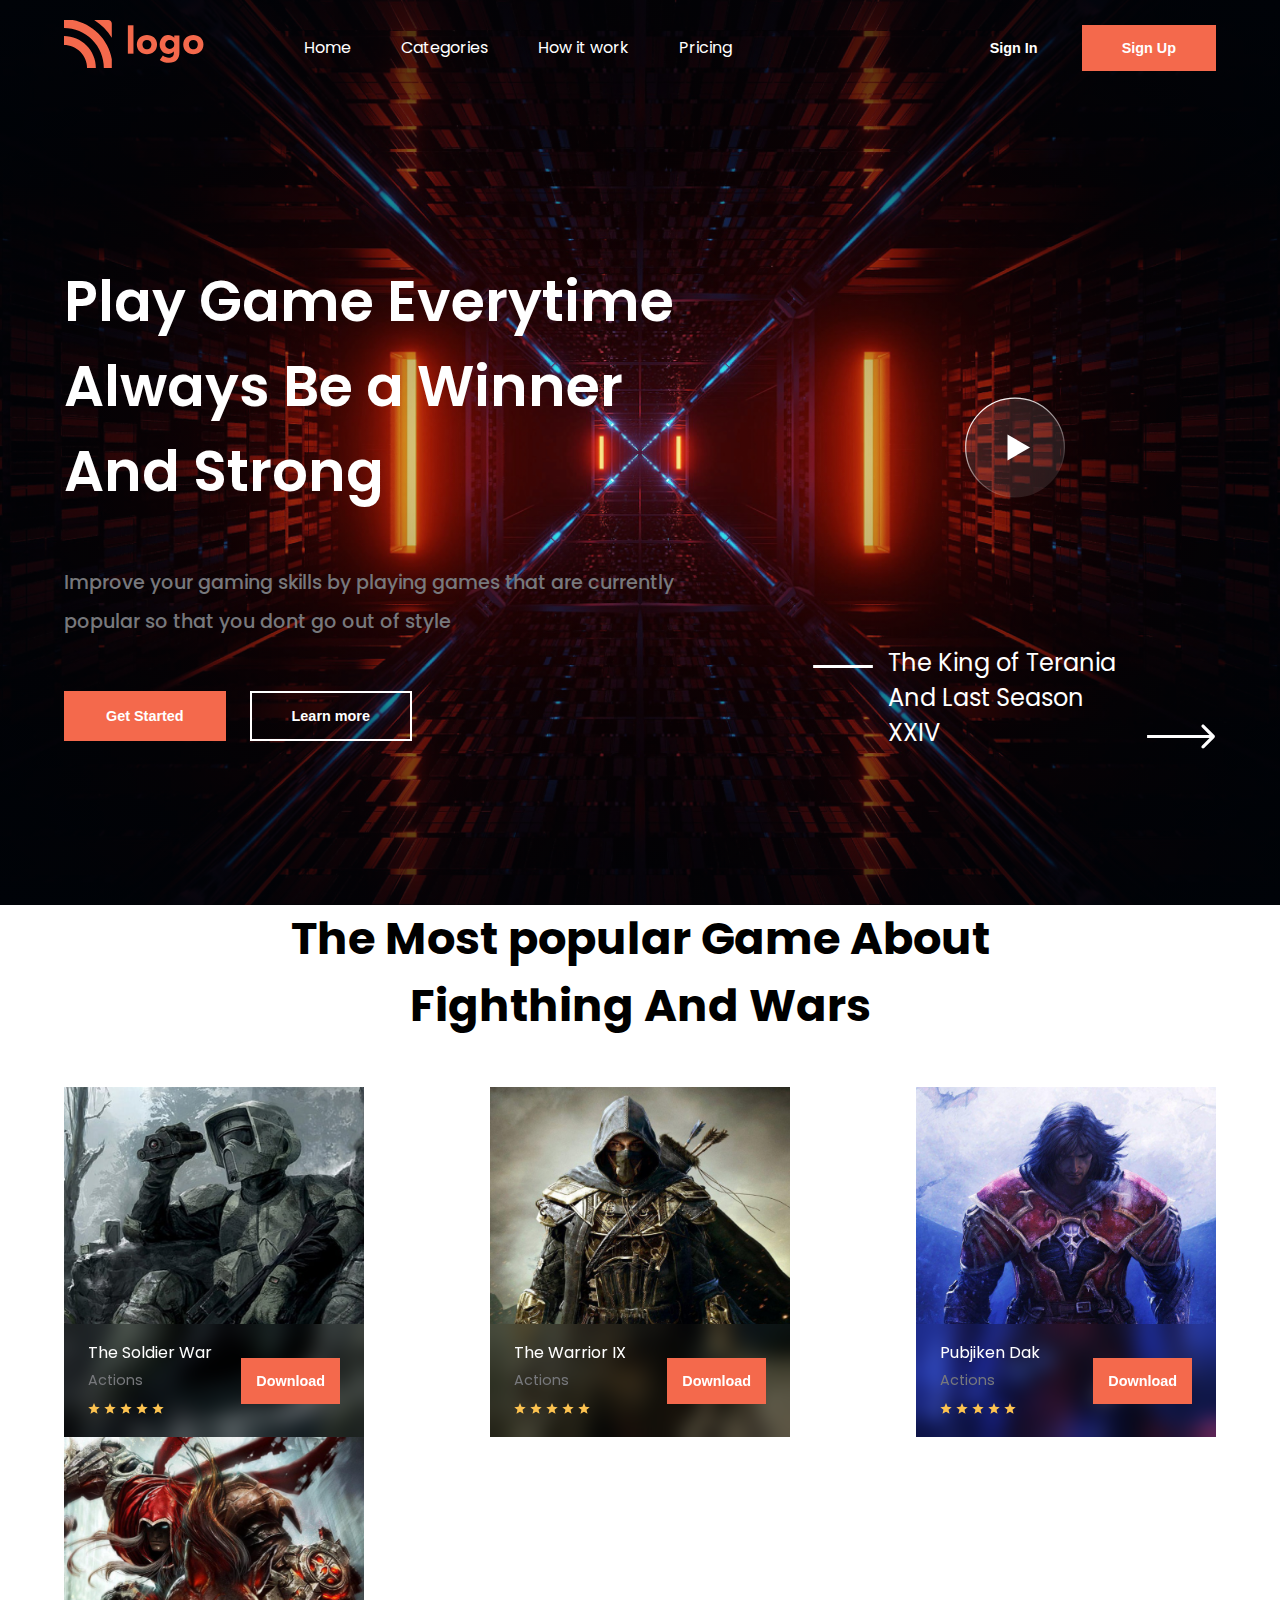
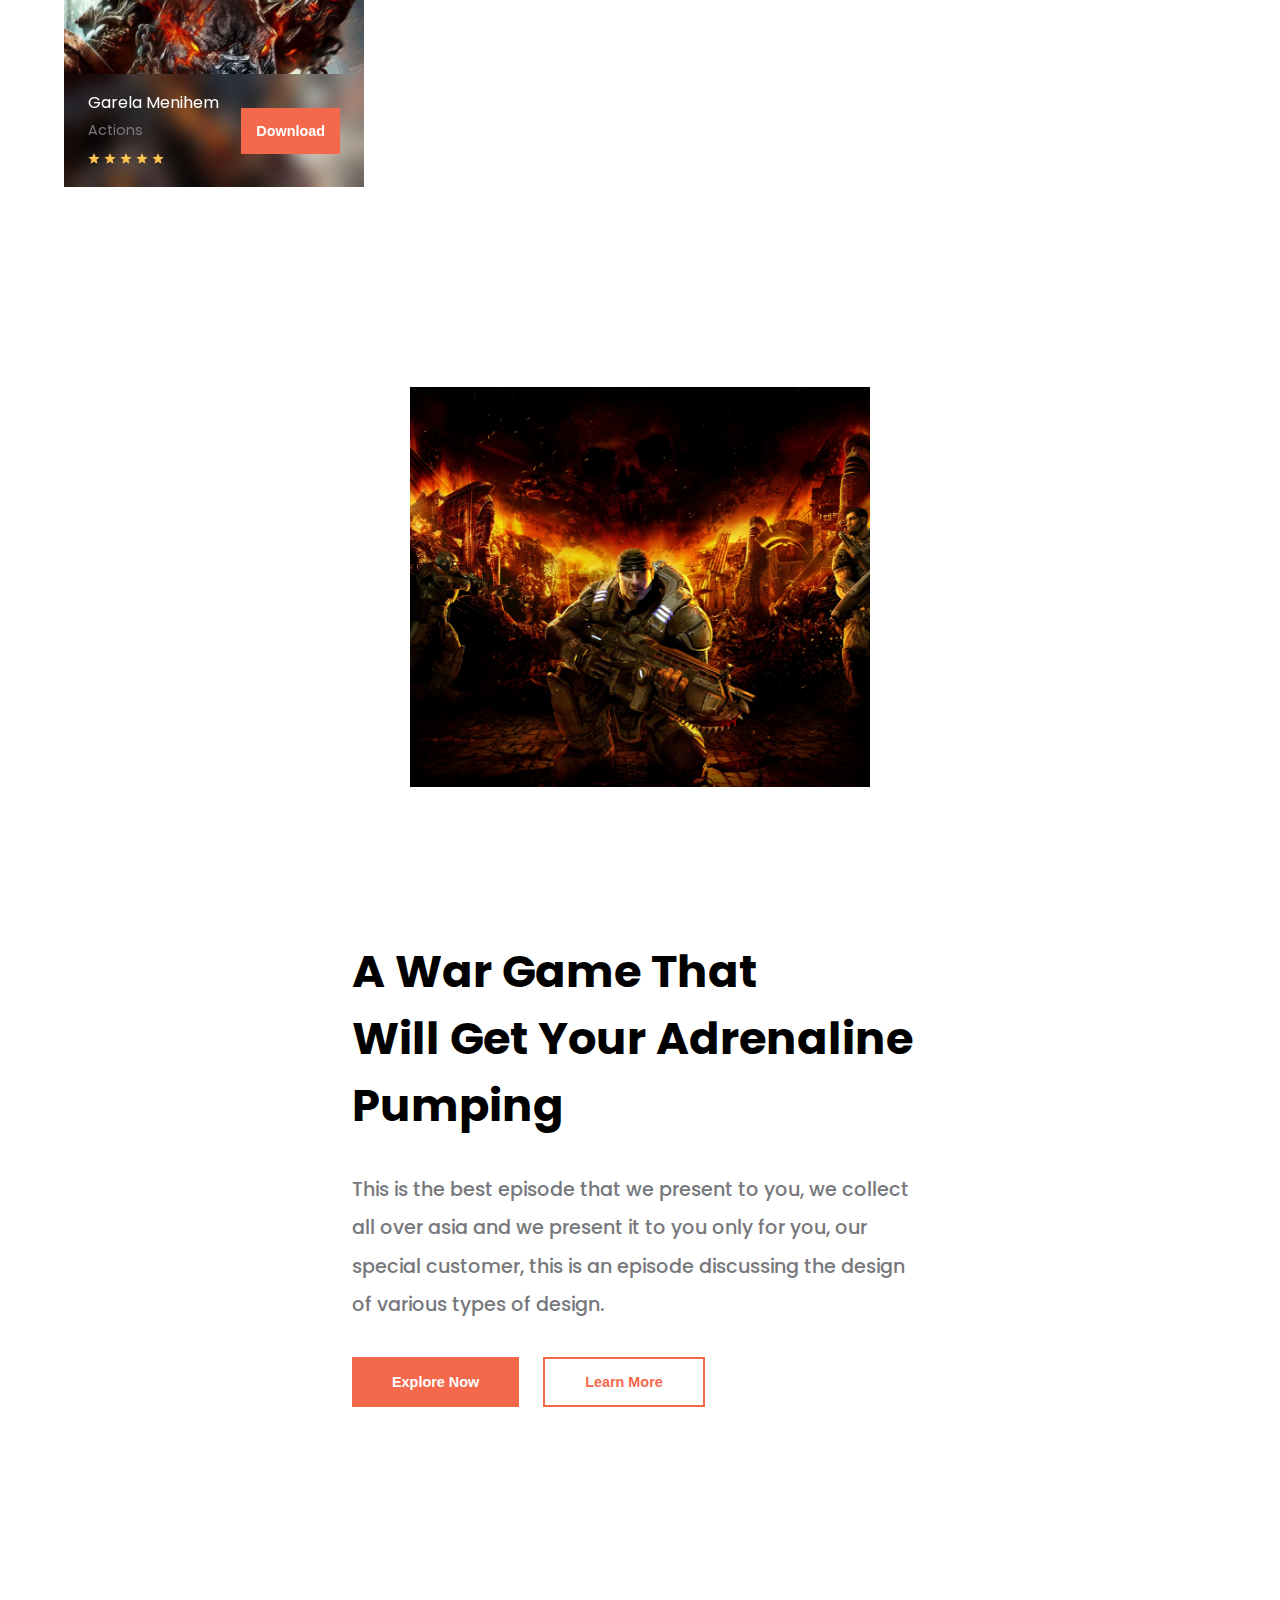
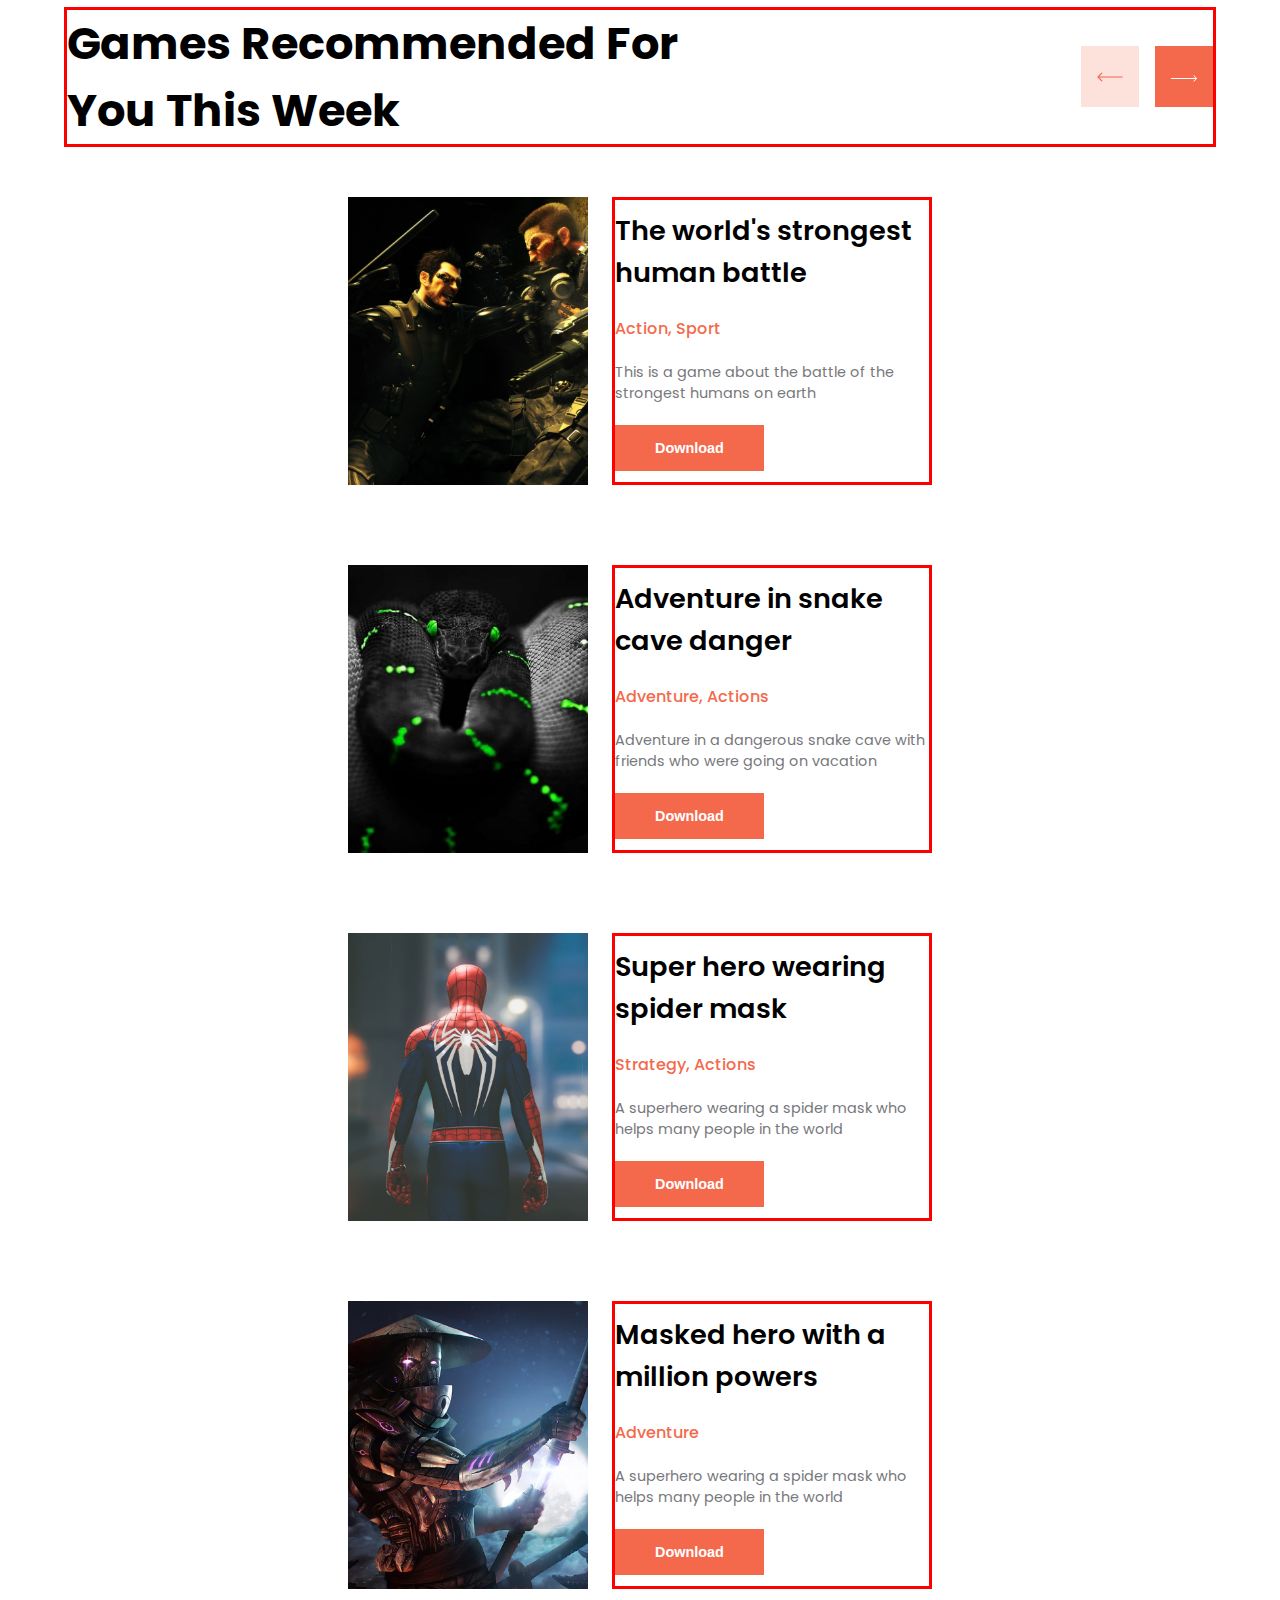
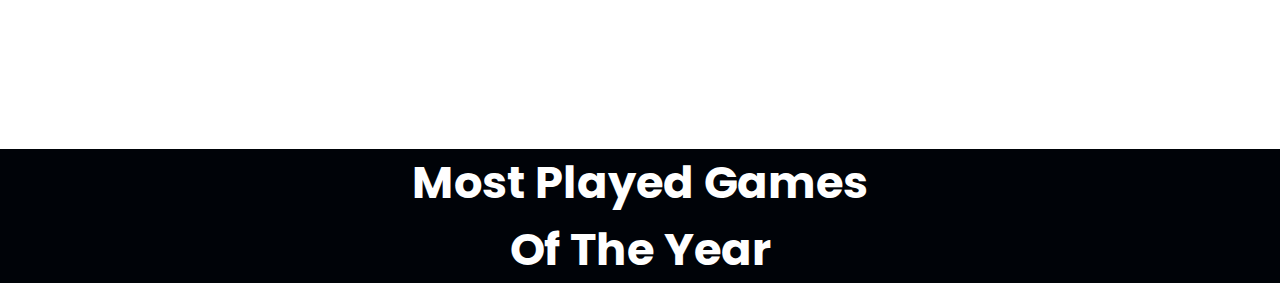
==== HTML-CSS Projects/iNeuron-Project3-Gaming-Landing-Page/index.html @ cd598f18 "style: mostPlayedSection max-width removed" ====
<!DOCTYPE html>
<html lang="en">
  <head>
    <meta charset="UTF-8" />
    <meta http-equiv="X-UA-Compatible" content="IE=edge" />
    <meta name="viewport" content="width=device-width, initial-scale=1.0" />
    <link rel="stylesheet" href="./styles.css" />
    <link rel="preconnect" href="https://fonts.googleapis.com" />
    <link rel="preconnect" href="https://fonts.gstatic.com" crossorigin />
    <link
      href="https://fonts.googleapis.com/css2?family=Poppins:wght@300;400;500;600;700&display=swap"
      rel="stylesheet"
    />
    <title>Gaming Landing Page - Nairitya Chourey | iNeuron</title>
  </head>
  <body>
    <main>
      <div class="navbar">
        <div class="logo">
          <img src="./Assets/Icons/Logo.svg" alt="" />
        </div>
        <nav>
          <ul>
            <li>Home</li>
            <li>Categories</li>
            <li>How it work</li>
            <li>Pricing</li>
          </ul>
        </nav>
        <div class="nav-buttons">
          <button class="bgless">Sign In</button>
          <button class="primary">Sign Up</button>
        </div>
      </div>
      <section class="hero-section">
        <div class="hero-left">
          <h1>
            Play Game Everytime<br />
            Always Be a Winner<br />
            And Strong
          </h1>
          <p class="description-text">
            Improve your gaming skills by playing games that are currently
            <br />popular so that you dont go out of style
          </p>
          <button class="primary">Get Started</button>
          <button class="outlined bgless">Learn more</button>
        </div>
        <div class="hero-right">
          <img src="./Assets/Icons/playButton.svg" alt="" />
          <div class="hero-right-text">
            <img src="./Assets/Icons/dash.svg" alt="" />
            <p>The King of Terania<br />And Last Season<br />XXIV</p>
            <img
              src="./Assets/Icons/nextArrow.svg"
              class="right-arrow"
              alt=""
            />
          </div>
        </div>
      </section>
    </main>
    <section class="popular-section">
      <h2>The Most popular Game About<br />Fighthing And Wars</h2>
      <div class="games-container">
        <div class="game-card card1">
          <div class="game-info">
            <div class="game-detail">
              <h3>The Soldier War</h3>
              <p class="genre">Actions</p>
              <div class="stars-container">
                <img src="./Assets/Icons/Star 1.svg" alt="" />
                <img src="./Assets/Icons/Star 1.svg" alt="" />
                <img src="./Assets/Icons/Star 1.svg" alt="" />
                <img src="./Assets/Icons/Star 1.svg" alt="" />
                <img src="./Assets/Icons/Star 1.svg" alt="" />
              </div>
            </div>

            <button class="download-button">Download</button>
          </div>
        </div>
        <div class="game-card card2">
          <div class="game-info">
            <div class="game-detail">
              <h3>The Warrior IX</h3>
              <p class="genre">Actions</p>
              <div class="stars-container">
                <img src="./Assets/Icons/Star 1.svg" alt="" />
                <img src="./Assets/Icons/Star 1.svg" alt="" />
                <img src="./Assets/Icons/Star 1.svg" alt="" />
                <img src="./Assets/Icons/Star 1.svg" alt="" />
                <img src="./Assets/Icons/Star 1.svg" alt="" />
              </div>
            </div>

            <button class="download-button">Download</button>
          </div>
        </div>
        <div class="game-card card3">
          <div class="game-info">
            <div class="game-detail">
              <h3>Pubjiken Dak</h3>
              <p class="genre">Actions</p>
              <div class="stars-container">
                <img src="./Assets/Icons/Star 1.svg" alt="" />
                <img src="./Assets/Icons/Star 1.svg" alt="" />
                <img src="./Assets/Icons/Star 1.svg" alt="" />
                <img src="./Assets/Icons/Star 1.svg" alt="" />
                <img src="./Assets/Icons/Star 1.svg" alt="" />
              </div>
            </div>

            <button class="download-button">Download</button>
          </div>
        </div>
        <div class="game-card card4">
          <div class="game-info">
            <div class="game-detail">
              <h3>Garela Menihem</h3>
              <p class="genre">Actions</p>
              <div class="stars-container">
                <img src="./Assets/Icons/Star 1.svg" alt="" />
                <img src="./Assets/Icons/Star 1.svg" alt="" />
                <img src="./Assets/Icons/Star 1.svg" alt="" />
                <img src="./Assets/Icons/Star 1.svg" alt="" />
                <img src="./Assets/Icons/Star 1.svg" alt="" />
              </div>
            </div>

            <button class="download-button">Download</button>
          </div>
        </div>
      </div>
    </section>
    <section class="explore-section">
      <div class="explore-left">
        <img src="./Assets/Photos/explore.png" alt="" />
      </div>
      <div class="explore-right">
        <h2>A War Game That<br />Will Get Your Adrenaline<br />Pumping</h2>
        <p class="description-text">
          This is the best episode that we present to you, we collect all over
          asia and we present it to you only for you, our special customer, this
          is an episode discussing the design of various types of design.
        </p>
        <div class="explore-buttons">
          <button class="explore-now">Explore Now</button>
          <button class="learn-more">Learn More</button>
        </div>
      </div>
    </section>
    <section class="recommended-section">
      <div class="title-and-button">
        <h2>Games Recommended For<br />You This Week</h2>
        <div class="recommended-buttons">
          <button class="">
            <img src="./Assets/Icons/leftArrow.svg" alt="" class="left-arrow" />
          </button>
          <button>
            <img
              src="./Assets/Icons/rightArrow.svg"
              alt=""
              class="right-arrow"
            />
          </button>
        </div>
      </div>
      <div class="recommended-cards-container">
        <div class="recommended-card">
          <div class="left first"></div>
          <div class="right">
            <h3>The world's strongest<br />human battle</h3>
            <p class="genre">Action, Sport</p>
            <p class="recom-card-description">
              This is a game about the battle of the strongest humans on earth
            </p>
            <button>Download</button>
          </div>
        </div>
        <div class="recommended-card">
          <div class="left second"></div>
          <div class="right">
            <h3>Adventure in snake<br />cave danger</h3>
            <p class="genre">Adventure, Actions</p>
            <p class="recom-card-description">
              Adventure in a dangerous snake cave with friends who were going on
              vacation
            </p>
            <button>Download</button>
          </div>
        </div>
        <div class="recommended-card">
          <div class="left third"></div>
          <div class="right">
            <h3>Super hero wearing<br />spider mask</h3>
            <p class="genre">Strategy, Actions</p>
            <p class="recom-card-description">
              A superhero wearing a spider mask who helps many people in the
              world
            </p>
            <button>Download</button>
          </div>
        </div>
        <div class="recommended-card">
          <div class="left fourth"></div>
          <div class="right">
            <h3>Masked hero with a<br />million powers</h3>
            <p class="genre">Adventure</p>
            <p class="recom-card-description">
              A superhero wearing a spider mask who helps many people in the
              world
            </p>
            <button>Download</button>
          </div>
        </div>
      </div>
    </section>
    <section class="most-played-section">
      <h2>Most Played Games<br />Of The Year</h2>
    </section>
  </body>
</html>
---- HTML-CSS Projects/iNeuron-Project3-Gaming-Landing-Page/styles.css ----
body,
*,
::after,
::before {
  padding: 0;
  margin: 0;
  box-sizing: border-box;
}
body {
  font-family: "Poppins", sans-serif;
  overflow-x: hidden;
  position: relative;
  width: 100vw;
  overflow-x: hidden;
}
section {
  max-width: 1440px;
  margin: 0 auto;
}

/* ------------Variables------------ */
:root {
  --primary-orange: #f4694c;
  --dark-gray: #000308;
  --light-gray: #77787c;
  --light-red: #fde1db;
}
.bgless {
  background-color: transparent;
}
/* NAVIGATION BAR */
main {
  max-width: 100vw;
  background-repeat: no-repeat;
  background-image: radial-gradient(transparent 10%, #000308),
    url(Assets/Photos/futuristic-bg.png);
  background-size: cover;
  background-position: center;
}
.navbar {
  display: flex;
  flex-wrap: wrap;
  /* width: 100vw; */
  max-width: 1440px;
  padding: 20px 0;
  justify-content: space-between;
  align-items: center;
  color: #fff;
  margin: 0 auto;
}
nav {
  flex-grow: 1;
  flex-shrink: 1;
}
.logo {
  margin-right: 100px;
}
ul {
  display: flex;
  flex-wrap: wrap;
}
ul > li {
  display: inline-block;
  margin-right: 50px;
}
button {
  padding: 15px 40px;
  font-weight: 600;
  font-size: 0.9rem;
  margin: 0;
  border: none;

  color: #fff;
}

button.primary {
  background-color: var(--primary-orange);
}

/*HERO SECTION*/

.hero-section {
  /* width: 100vw; */
  min-height: 90vh;
  display: flex;
  flex-wrap: wrap;
  justify-content: space-between;
  align-items: center;
  /* padding: 0px 10% 0; */
  color: #fff;
}
.hero-left {
  /* width: 60%;*/
  max-width: 650px;
}

.hero-left button {
  border: 2px solid var(--primary-orange);
  margin-right: 20px;
  margin-top: 50px;
}
button.outlined {
  border: 2px solid #fff;
}

h1 {
  font-size: 3.5rem;
  font-weight: 600;
  margin-bottom: 50px;
}

.description-text {
  font-size: 1.2rem;
  line-height: 2;
  color: var(--light-gray);
  font-weight: 500;
}

/* Hero Right Section */
.hero-right {
  /* width: 40%;
  max-width: 600px; */
  display: flex;
  flex-direction: column;
  min-height: 500px;
}
/*Play button*/

.hero-right > img {
  display: block;
  margin: 0 auto;
  width: 100px;
  flex-grow: 1;
}
.hero-right-text {
  display: flex;
  /* margin-top: 200px; */
}
.hero-right-text p {
  display: inline-block;
  font-size: 1.5rem;
  margin: 0 30px 0 15px;
}
.hero-right-text img:nth-of-type(1) {
  align-self: flex-start;
  padding-top: 20px;
  width: 60px;
}
.hero-right-text img:nth-of-type(2) {
  align-self: flex-end;
  width: 70px;
}

/*POPULAR GAMES SECTION*/
.popular-section {
  /* padding: 10rem 10%; */
  text-align: center;
  max-width: 1440px;
  margin: 0 auto;
}
h2 {
  font-size: 2.8rem;
  font-weight: 700;
  margin-bottom: 3rem;
}

.games-container {
  display: flex;
  justify-content: space-between;
  /* gap: 1rem; */
  flex-wrap: wrap;
}
.game-card {
  min-height: 350px;
  width: 300px;
  background-repeat: no-repeat;
  background-size: cover;
  background-position: -250px;
  display: flex;
  align-items: flex-end;
  transition: all 0.5s;
  cursor: pointer;
}
.game-card:hover {
  scale: 1.1;
  box-shadow: rgba(146, 147, 152, 0.7) 2px 2px 10px 2px;
}
.card1 {
  background-image: url(./Assets/Photos/image\ 1.png);
}
.card2 {
  background-image: url(./Assets/Photos/image\ 2.png);
  background-position: -180px;
}
.card3 {
  background-image: url(./Assets/Photos/image\ 3.png);
  background-position: -120px;
}
.card4 {
  background-image: url(./Assets/Photos/image\ 4.png);
}
.game-info {
  display: flex;
  align-items: center;
  justify-content: space-between;
  width: 100%;
  padding: 1rem 1.5rem;
  color: #fff;
  gap: 1rem;
  backdrop-filter: blur(10px);
}

.game-detail {
  display: flex;
  flex-direction: column;
  text-align: left;
  gap: 5px;
}
.game-detail > h3 {
  font-weight: 400;
  font-size: 1rem;
}
.genre {
  color: var(--light-gray);
  font-size: 0.9rem;
}
.download-button {
  padding: 15px 15px;
  background-color: var(--primary-orange);
  transition: all 0.1s;
}
.download-button:hover {
  outline: #f4694c 2px solid;
  background-color: transparent;
  cursor: pointer;
}

/*************Explore Section*************************************************/

.explore-section {
  display: flex;
  max-width: 1440px;
  margin: 0 auto;
  padding-top: 200px;
  padding-bottom: 200px;
  justify-content: center;
  align-items: center;
  gap: 9rem;
  flex-wrap: wrap;
}
.explore-left {
  width: 40%;
}
.explore-left > img {
  min-height: 400px;
  width: 100%;
  object-fit: cover;
}
.explore-right {
  display: flex;
  flex-direction: column;
  gap: 2rem;
  max-width: 50%;
}
.explore-right > h2 {
  margin-bottom: 0rem;
}

.explore-buttons {
  display: flex;
  gap: 1.5rem;
}
button.explore-now {
  background-color: var(--primary-orange);
}

button.learn-more {
  background-color: transparent;
  color: var(--primary-orange);
  border: solid var(--primary-orange) 2px;
}

/* ------------RECOMMENDED SECTION------------ */
.recommended-section {
  padding-bottom: 10rem;
}
.recommended-section h2 {
  margin: 0;
}

.title-and-button {
  display: flex;
  justify-content: space-between;
  align-items: center;
  margin-bottom: 50px;
  border: solid red;
}
.recommended-buttons {
  display: flex;
  gap: 1rem;
}
.recommended-buttons button {
  padding: 1.4rem 1rem;
  background-color: var(--primary-orange);
}
.recommended-buttons button:nth-child(1) {
  background-color: var(--light-red);
}

.right-arrow {
  width: 1.6rem;
}
.recommended-cards-container {
  display: flex;
  justify-content: space-between;
  flex-wrap: wrap;
  gap: 5rem 0;
}
.recommended-card {
  display: flex;
  /* justify-content: center; */
  align-items: center;
  gap: 1.5rem;
  flex-wrap: wrap;
}

.recommended-card .left {
  width: 15rem;
  min-height: 18rem;
  background-position: center;
  background-size: cover;
}
.left.first {
  background-image: url(./Assets/Photos/Rectangle\ 75.png);
}
.left.second {
  background-image: url(./Assets/Photos/Rectangle\ 76.png);
}
.left.third {
  background-image: url(./Assets/Photos/Rectangle\ 77.png);
}
.left.fourth {
  background-image: url(./Assets/Photos/Rectangle\ 78.png);
}

.recommended-card .right {
  display: flex;
  min-height: 18rem;
  max-width: 20rem;
  flex-direction: column;
  justify-content: space-around;
  border: solid red;
}
.right h3 {
  font-size: 1.7rem;
  font-weight: 600;
}
.right .genre {
  color: var(--primary-orange);
  font-size: 1rem;
  font-weight: 500;
}
.recom-card-description {
  font-size: 0.9rem;
  color: var(--light-gray);
}
.right button {
  max-width: min-content;
  background-color: var(--primary-orange);
}

/* ------------MOST PLAYED SECTION------------ */
.most-played-section {
  max-width: 100vw;
  background-color: var(--dark-gray);
  color: #fff;
  text-align: center;
}
.most-played-section > * {
  max-width: 1440px;
  margin: 0 auto;
}

/* ------------MEDIA QUERIES------------ */

@media screen and (max-width: 1600px) {
  .navbar,
  section {
    padding-left: 5%;
    padding-right: 5%;
  }
}
@media screen and (max-width: 1300px) {
  .recommended-cards-container {
    justify-content: center;
  }
}
@media screen and (max-width: 880px) {
  .title-and-button {
    flex-wrap: wrap;
    justify-content: center;
    text-align: center;
    gap: 1rem 0;
  }
}
@media screen and (max-width: 650px) {
  .recommended-card {
    justify-content: center;
    width: 100%;
  }
  .recommended-card .left {
    width: 20rem;
  }
  .right {
    text-align: center;
    align-items: center;
  }
}
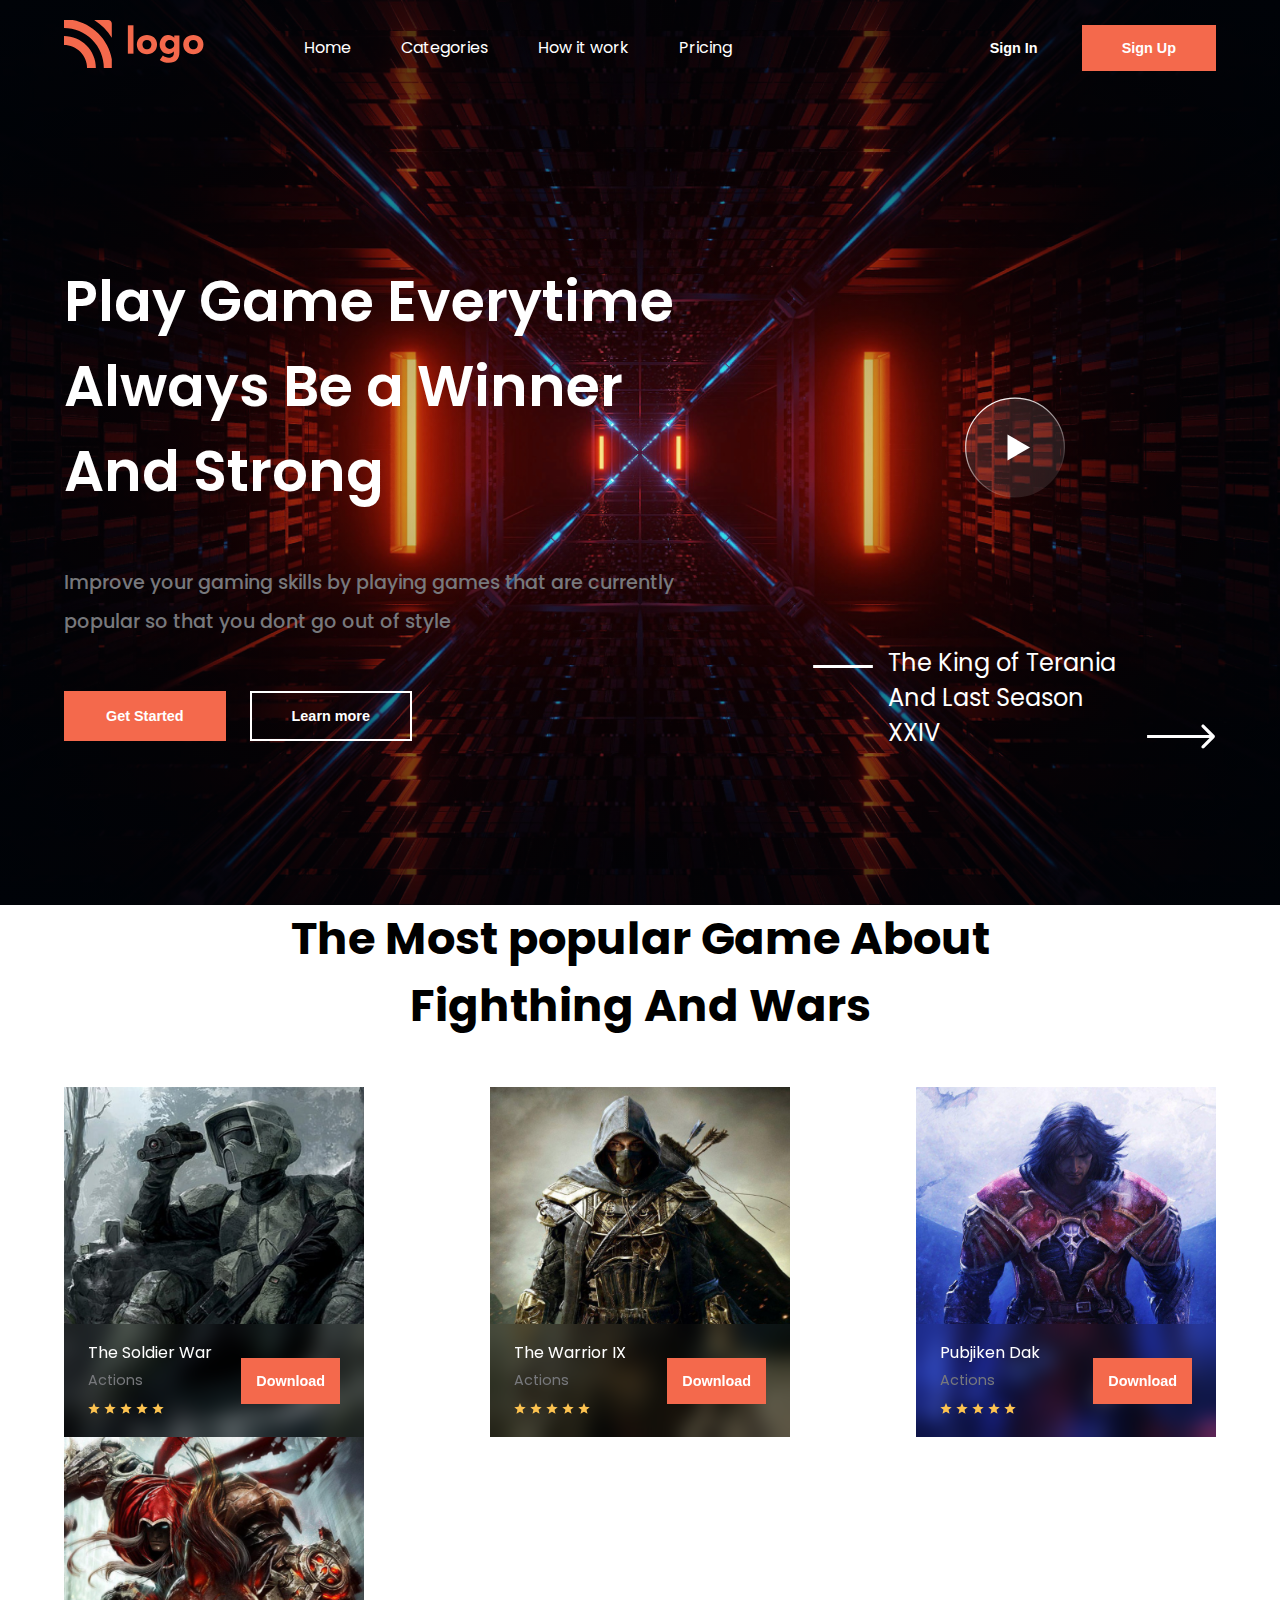
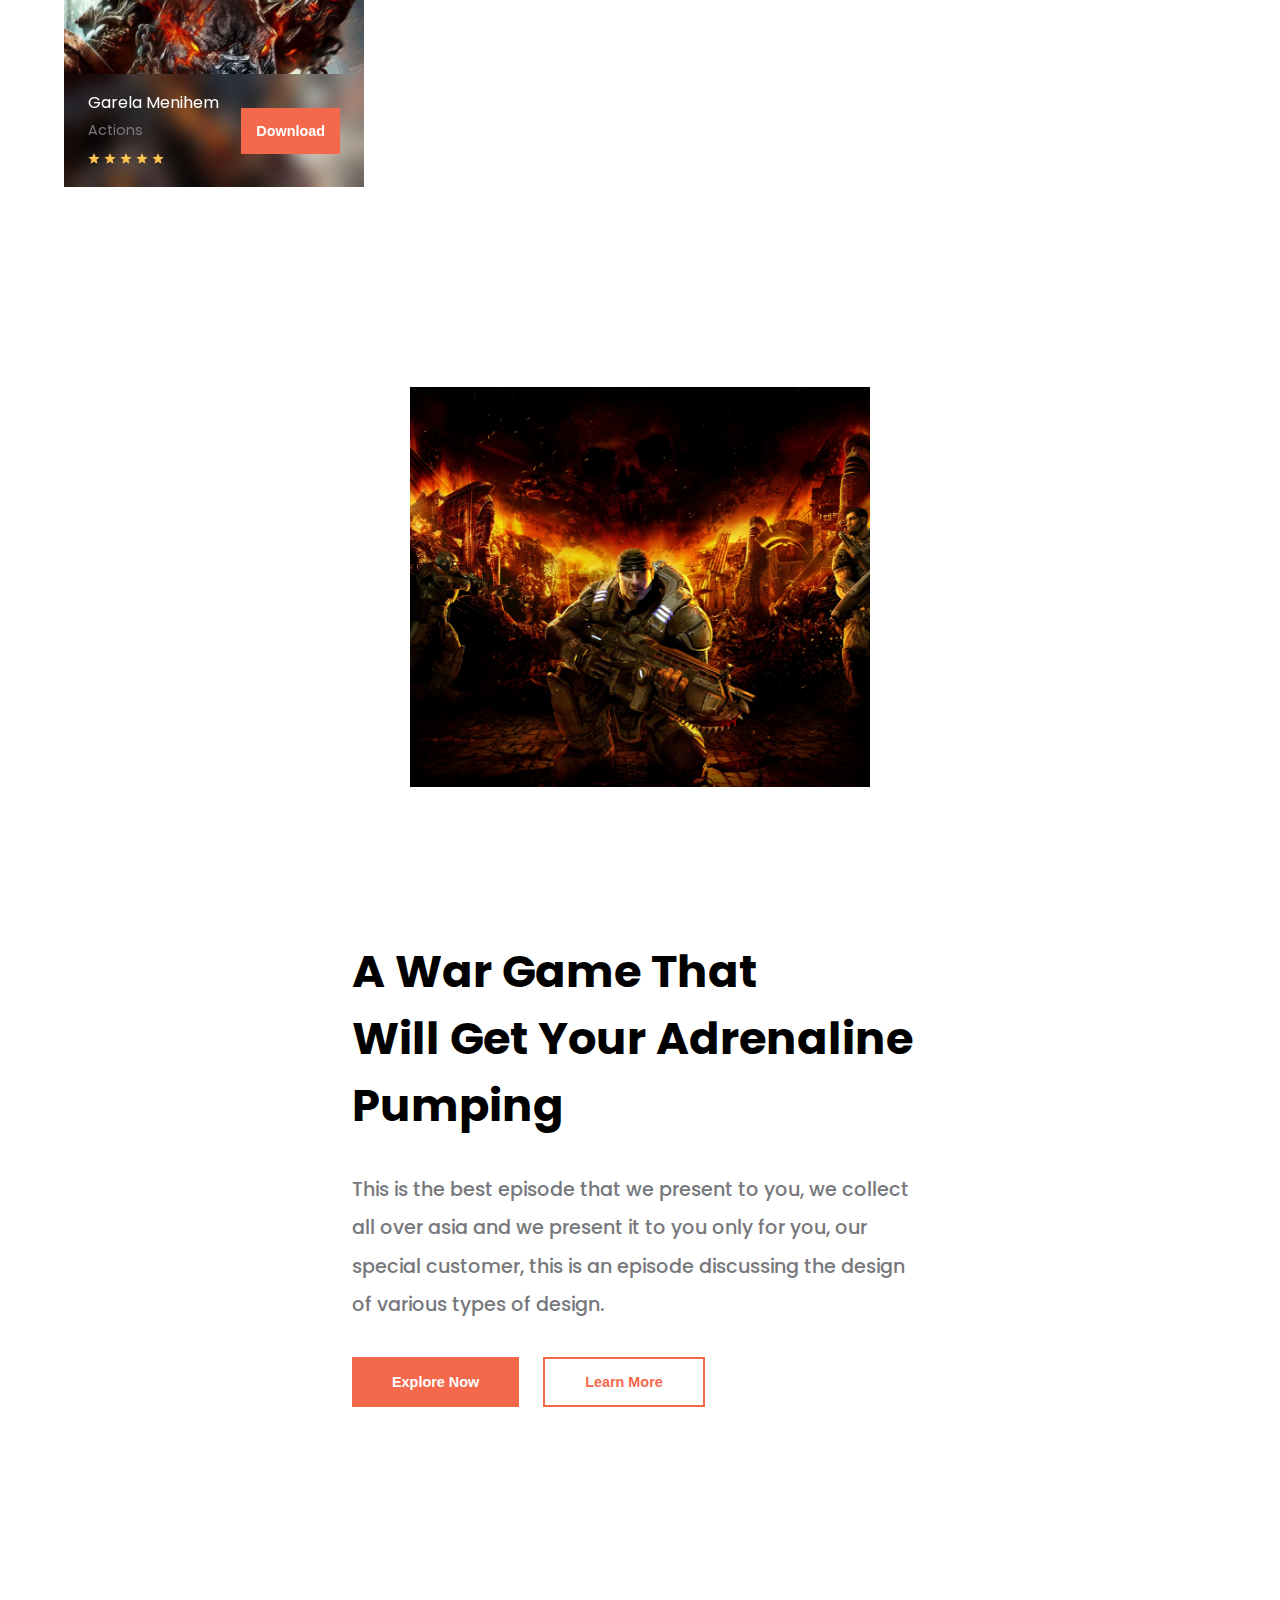
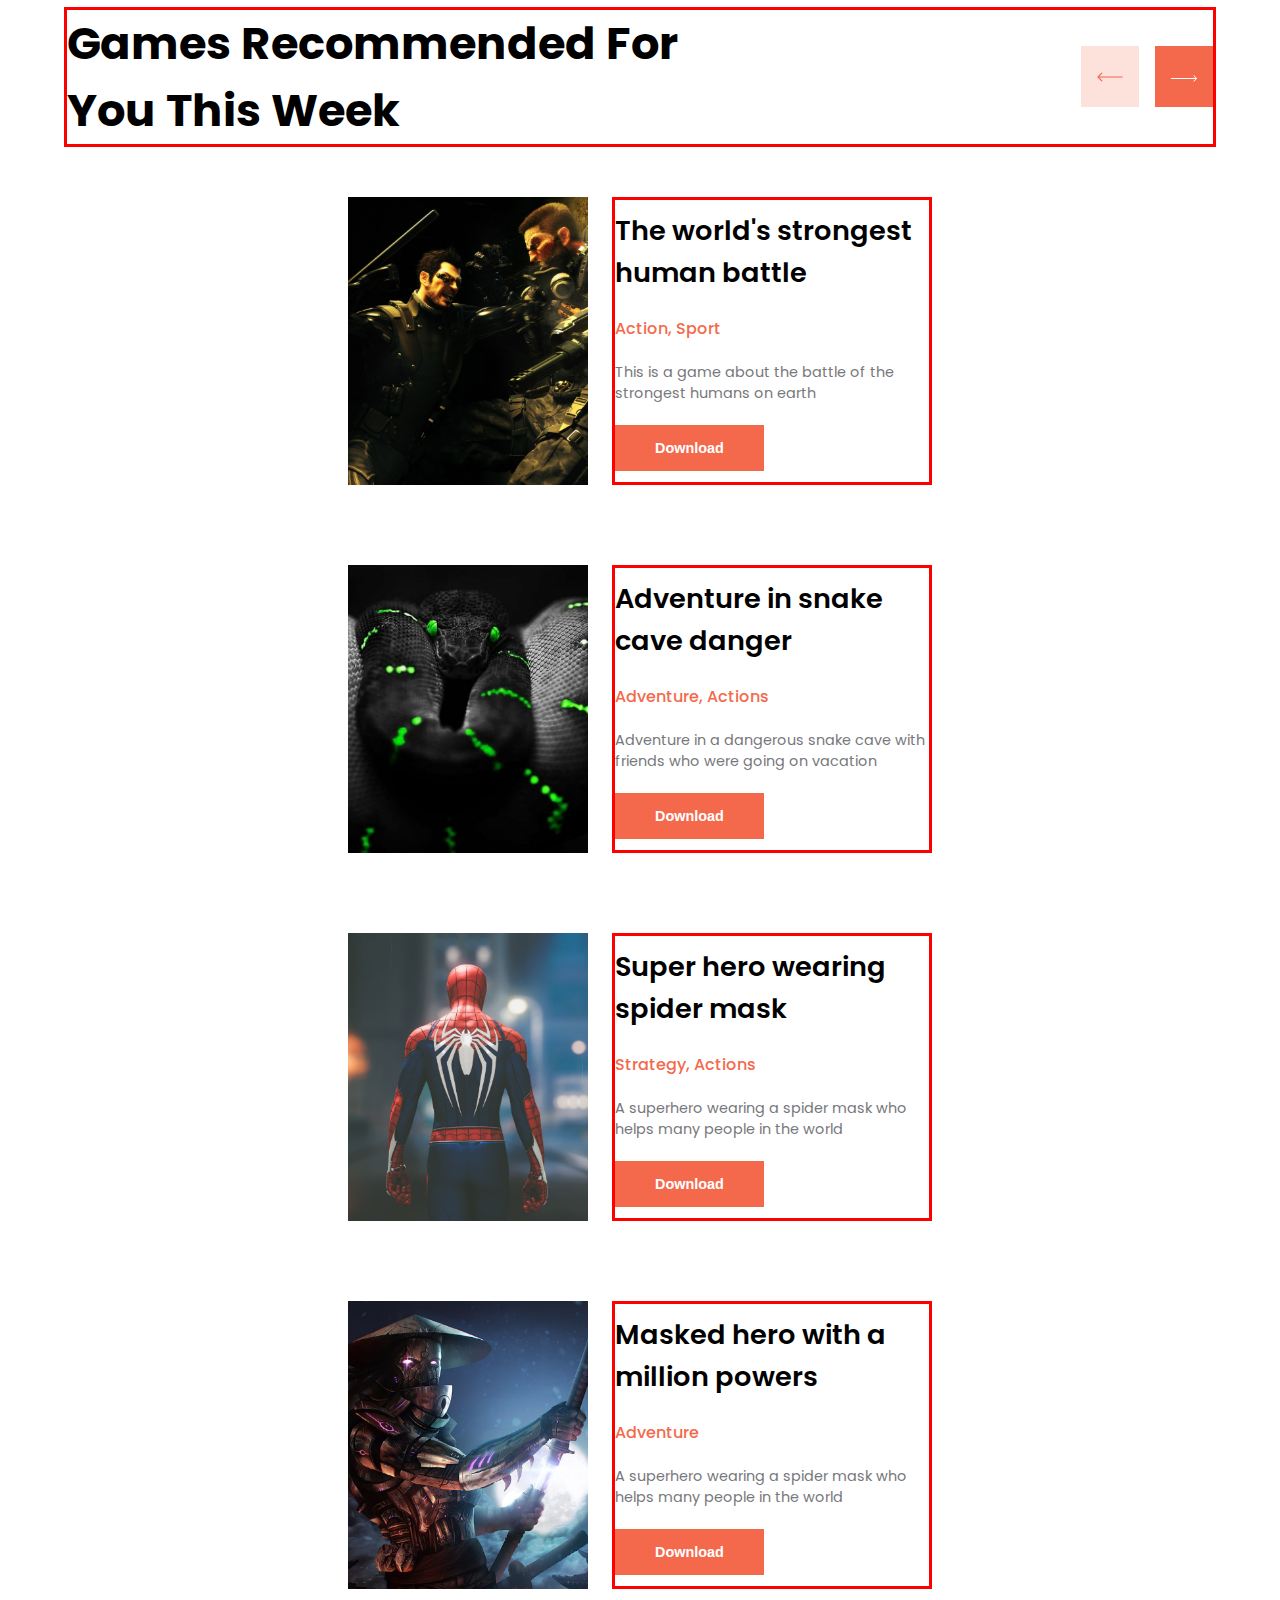
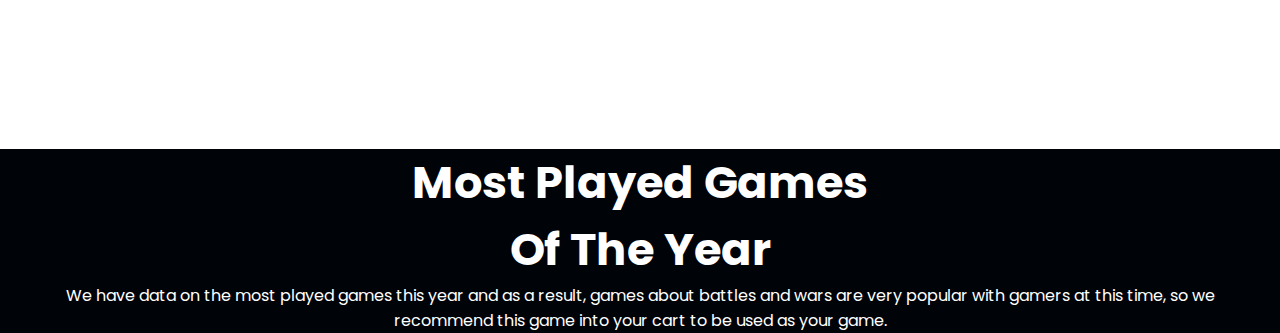
==== commit 66d95387: "feat: added description for most played section" ====
--- a/HTML-CSS Projects/iNeuron-Project3-Gaming-Landing-Page/index.html
+++ b/HTML-CSS Projects/iNeuron-Project3-Gaming-Landing-Page/index.html
@@ -218,6 +218,11 @@
     </section>
     <section class="most-played-section">
       <h2>Most Played Games<br />Of The Year</h2>
+      <p>
+        We have data on the most played games this year and as a result, games
+        about battles and wars are very popular with gamers at this time, so we
+        recommend this game into your cart to be used as your game.
+      </p>
     </section>
   </body>
 </html>
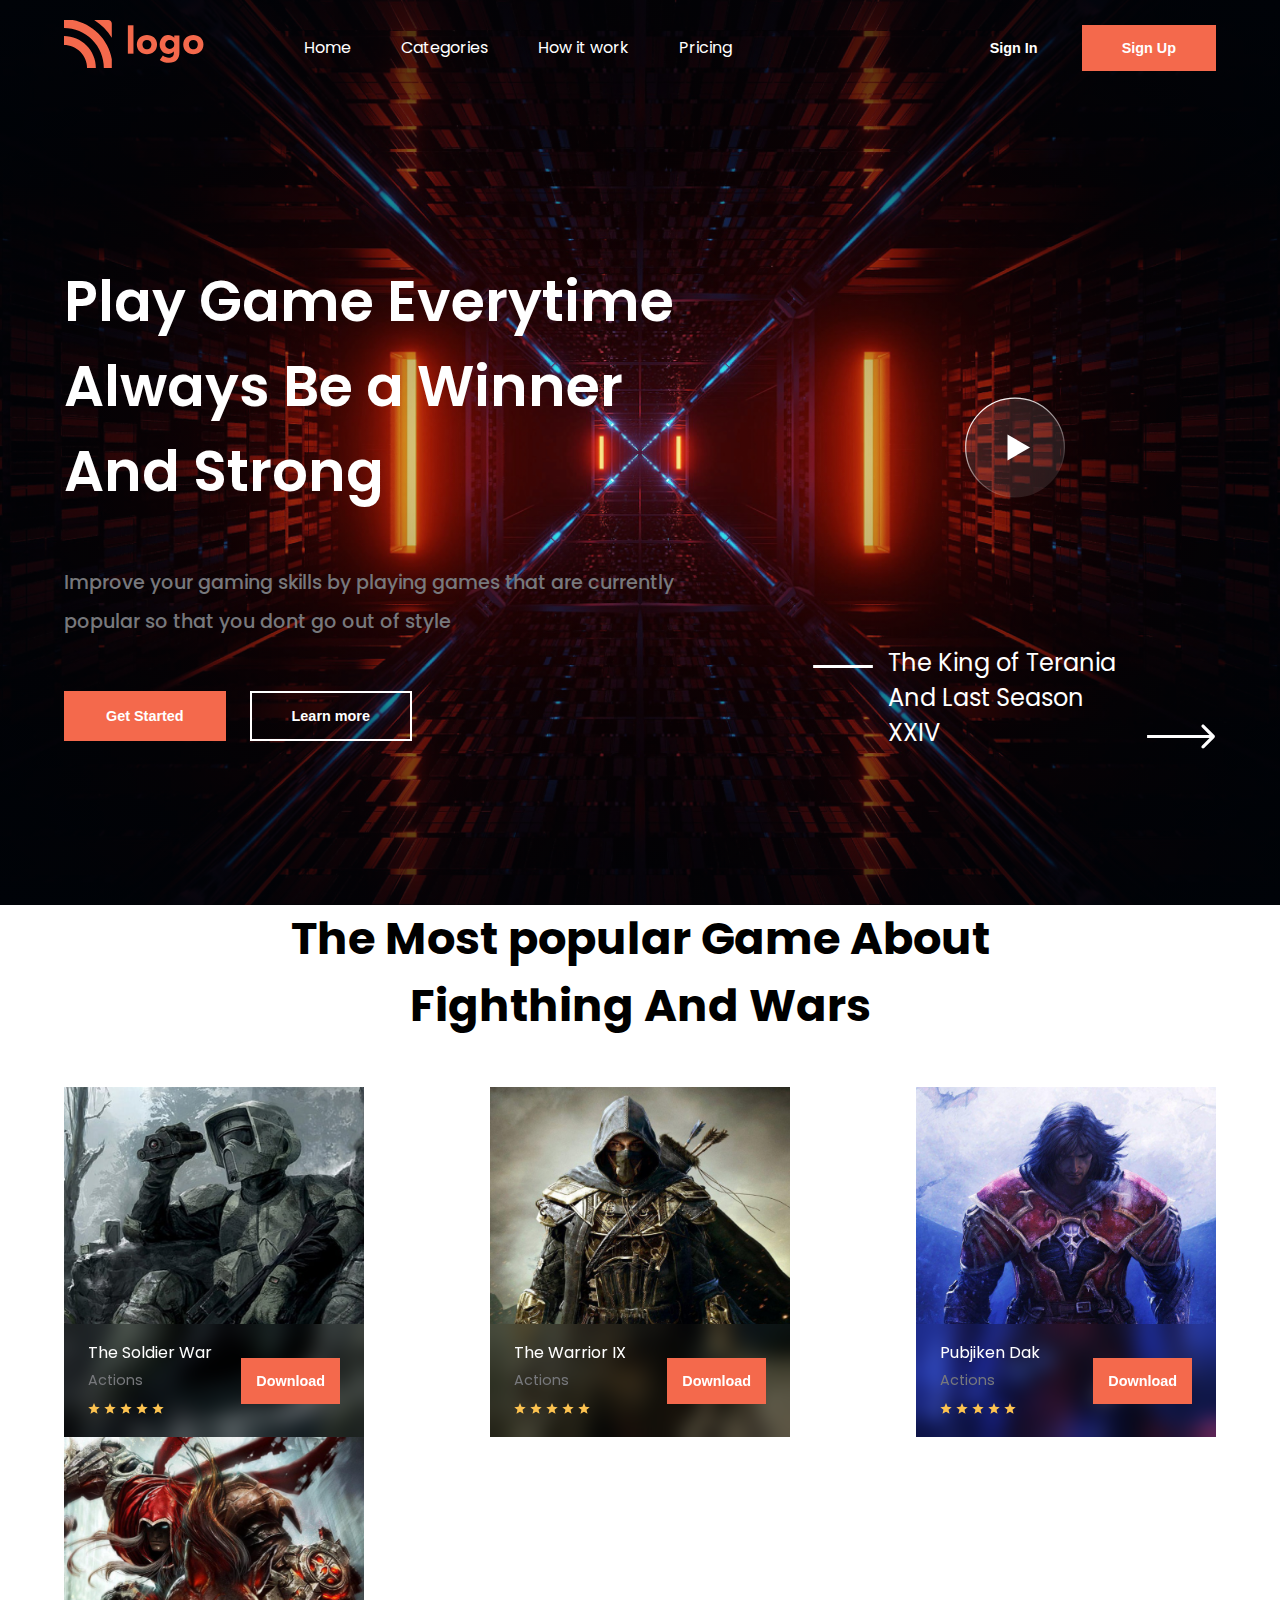
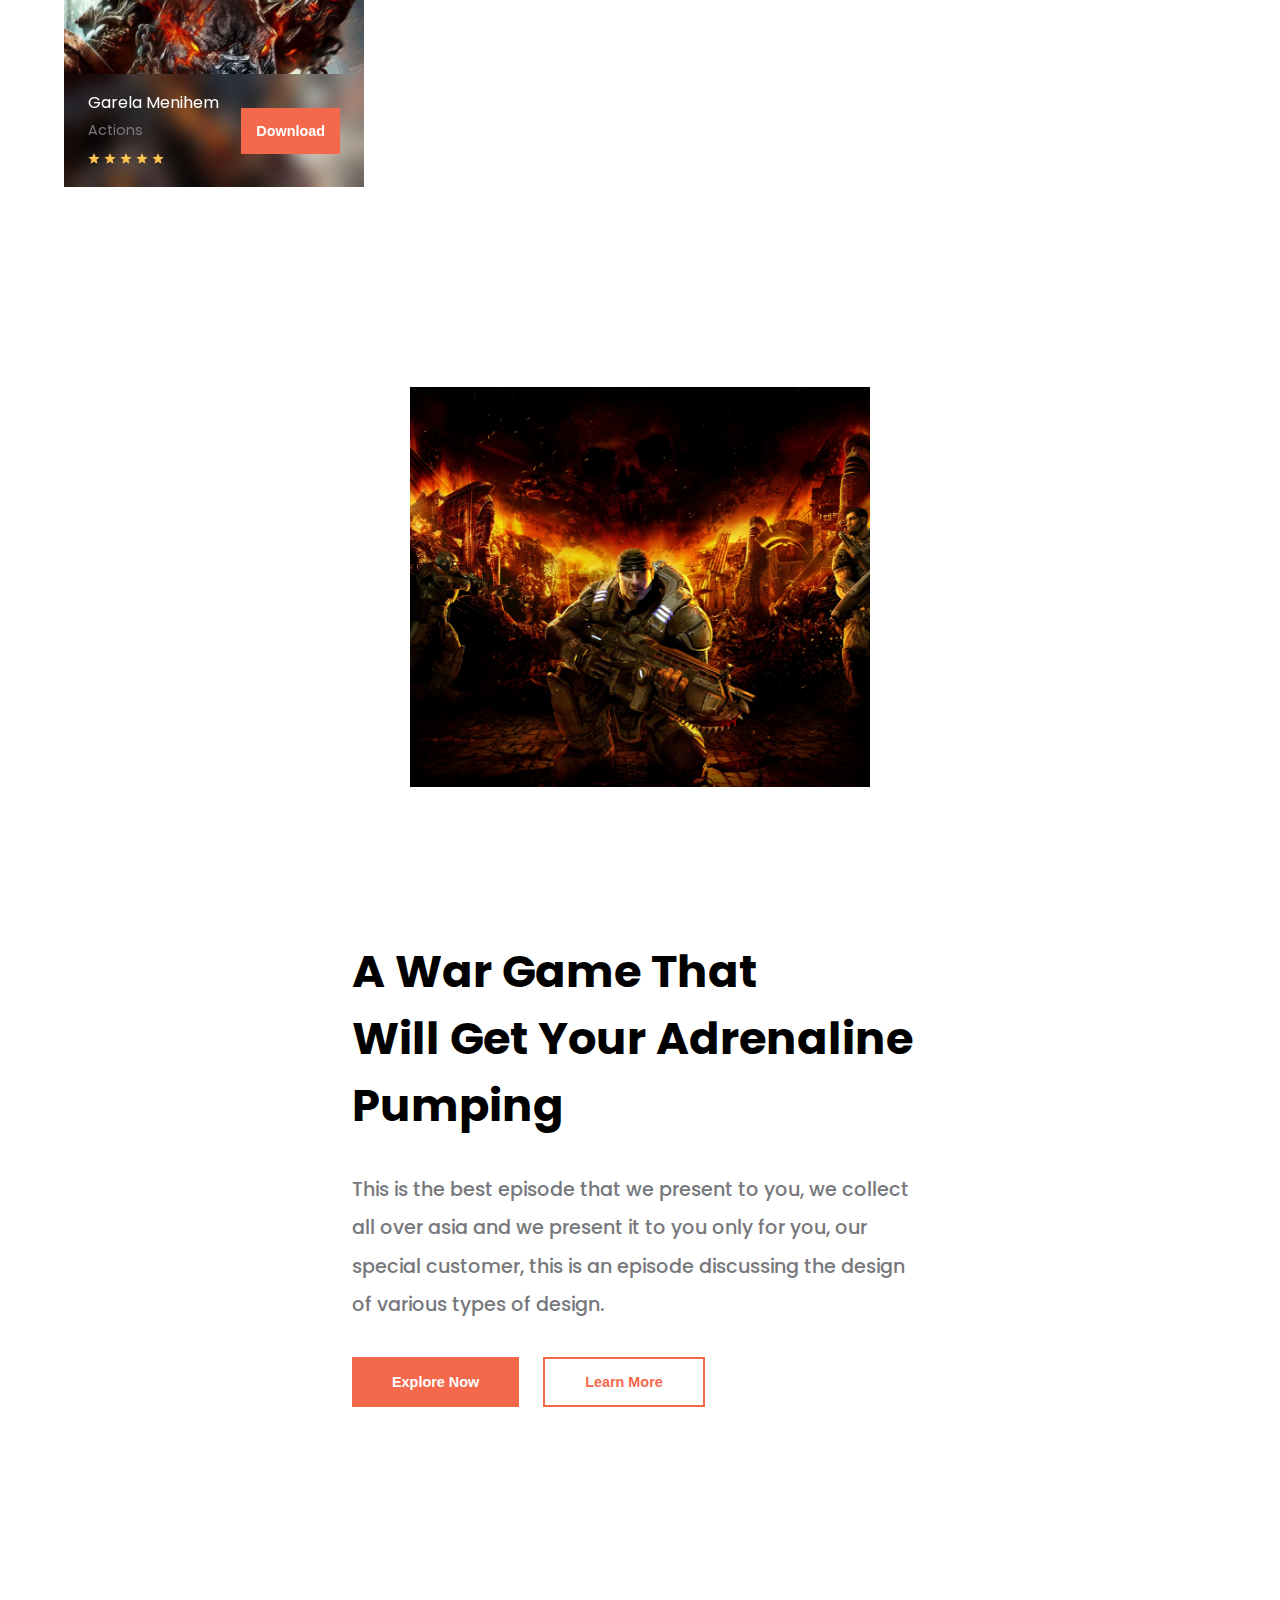
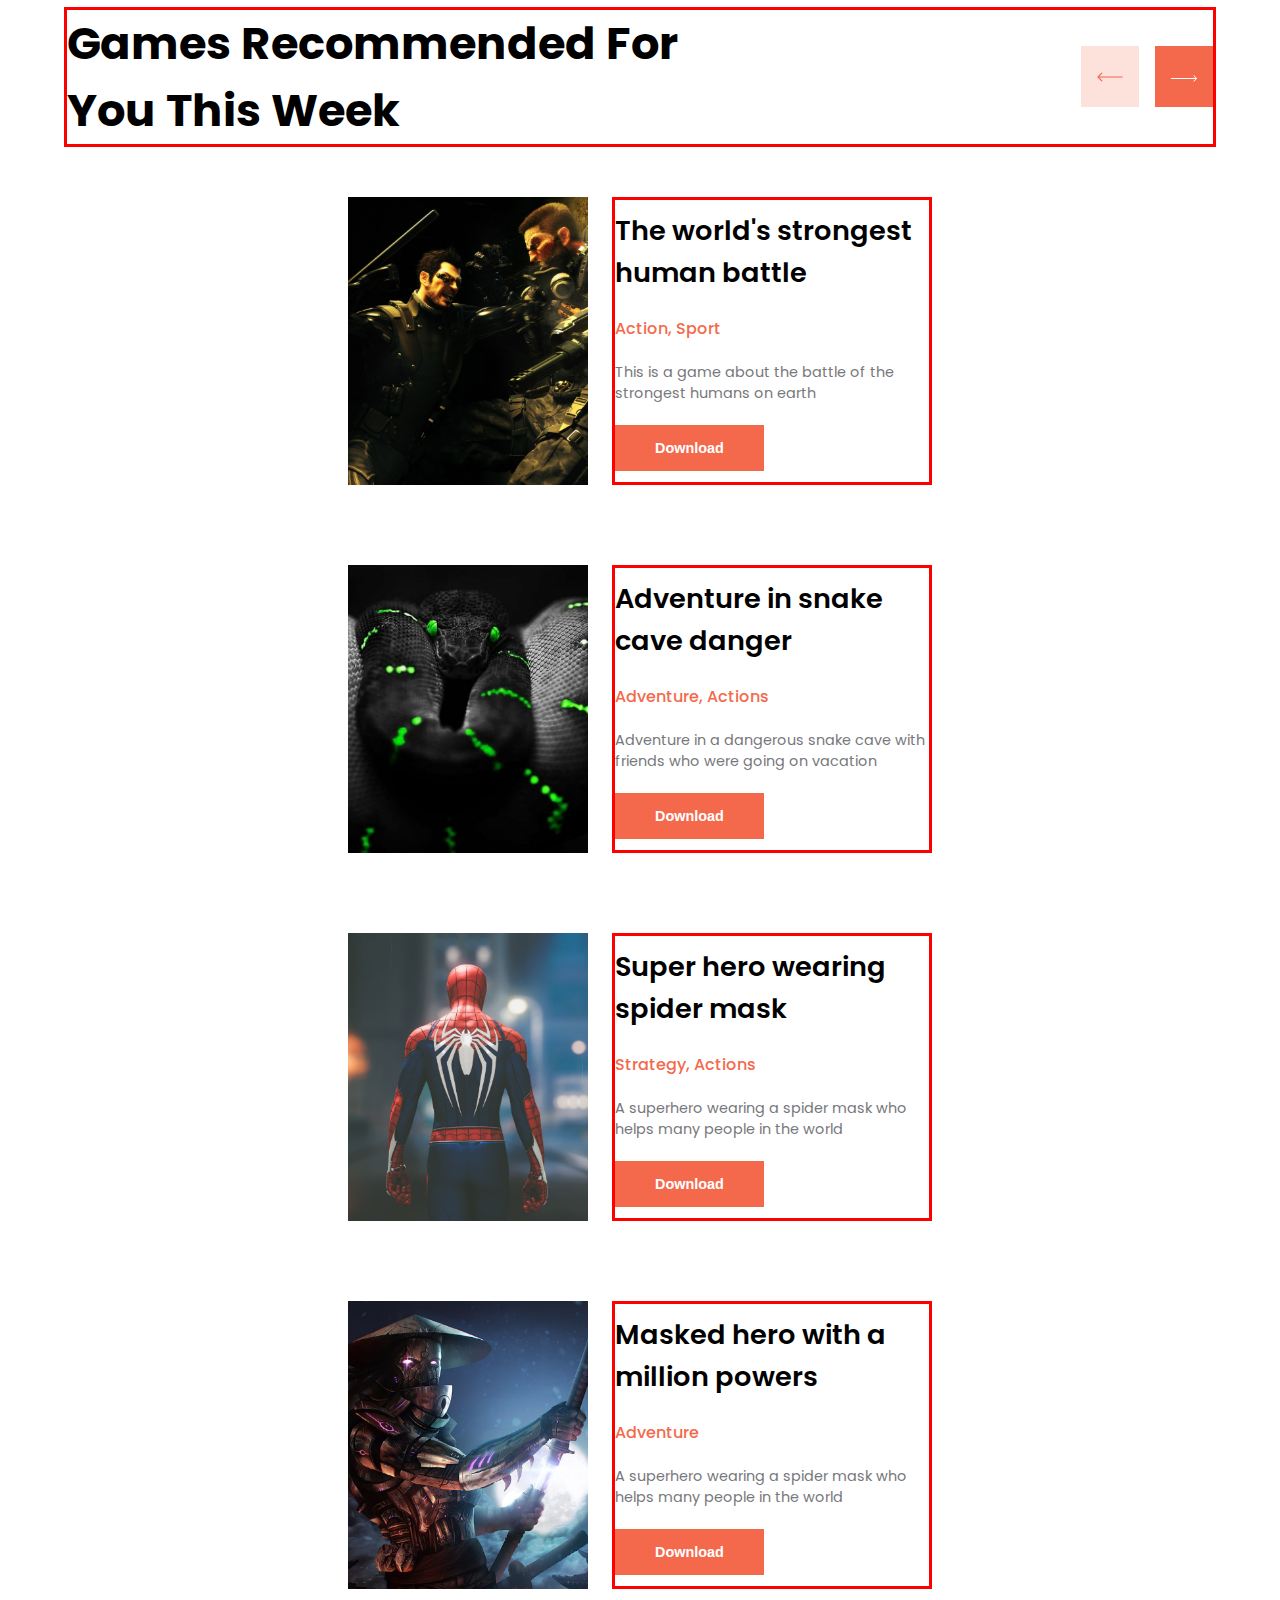
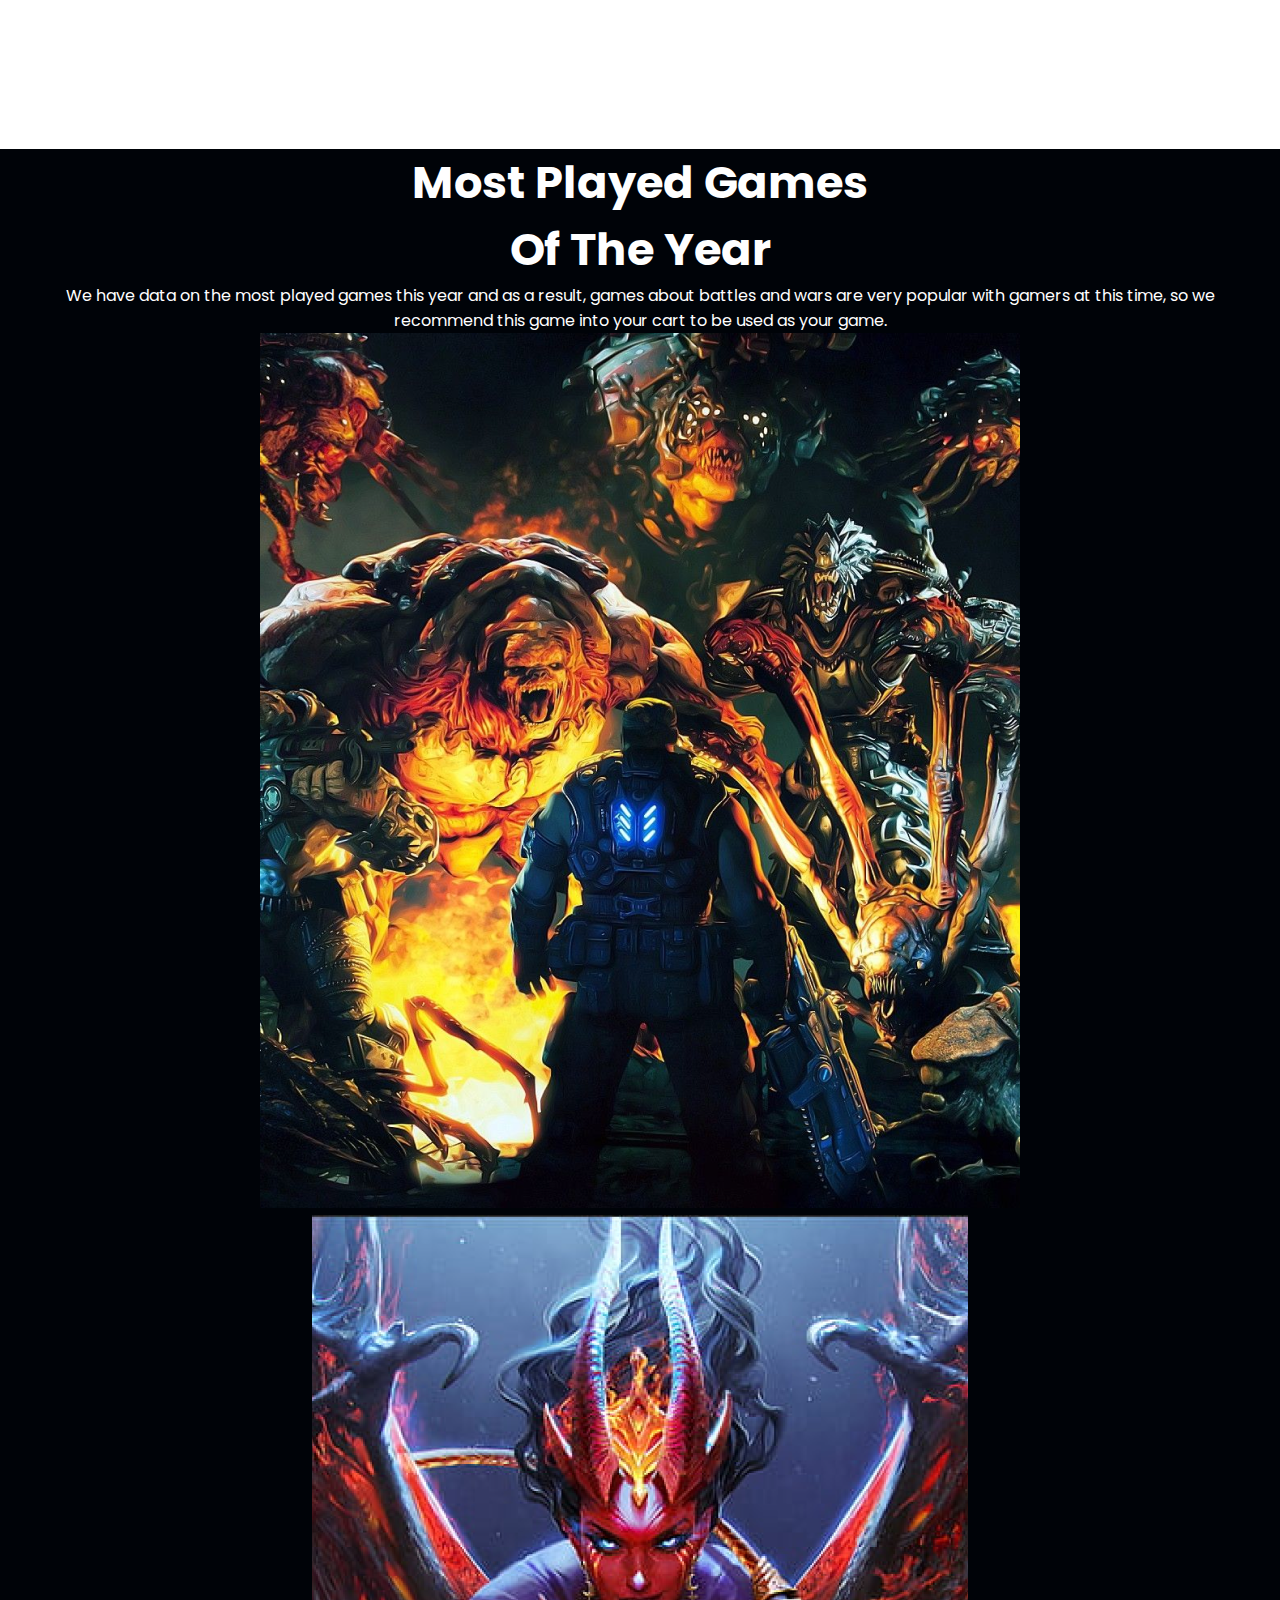
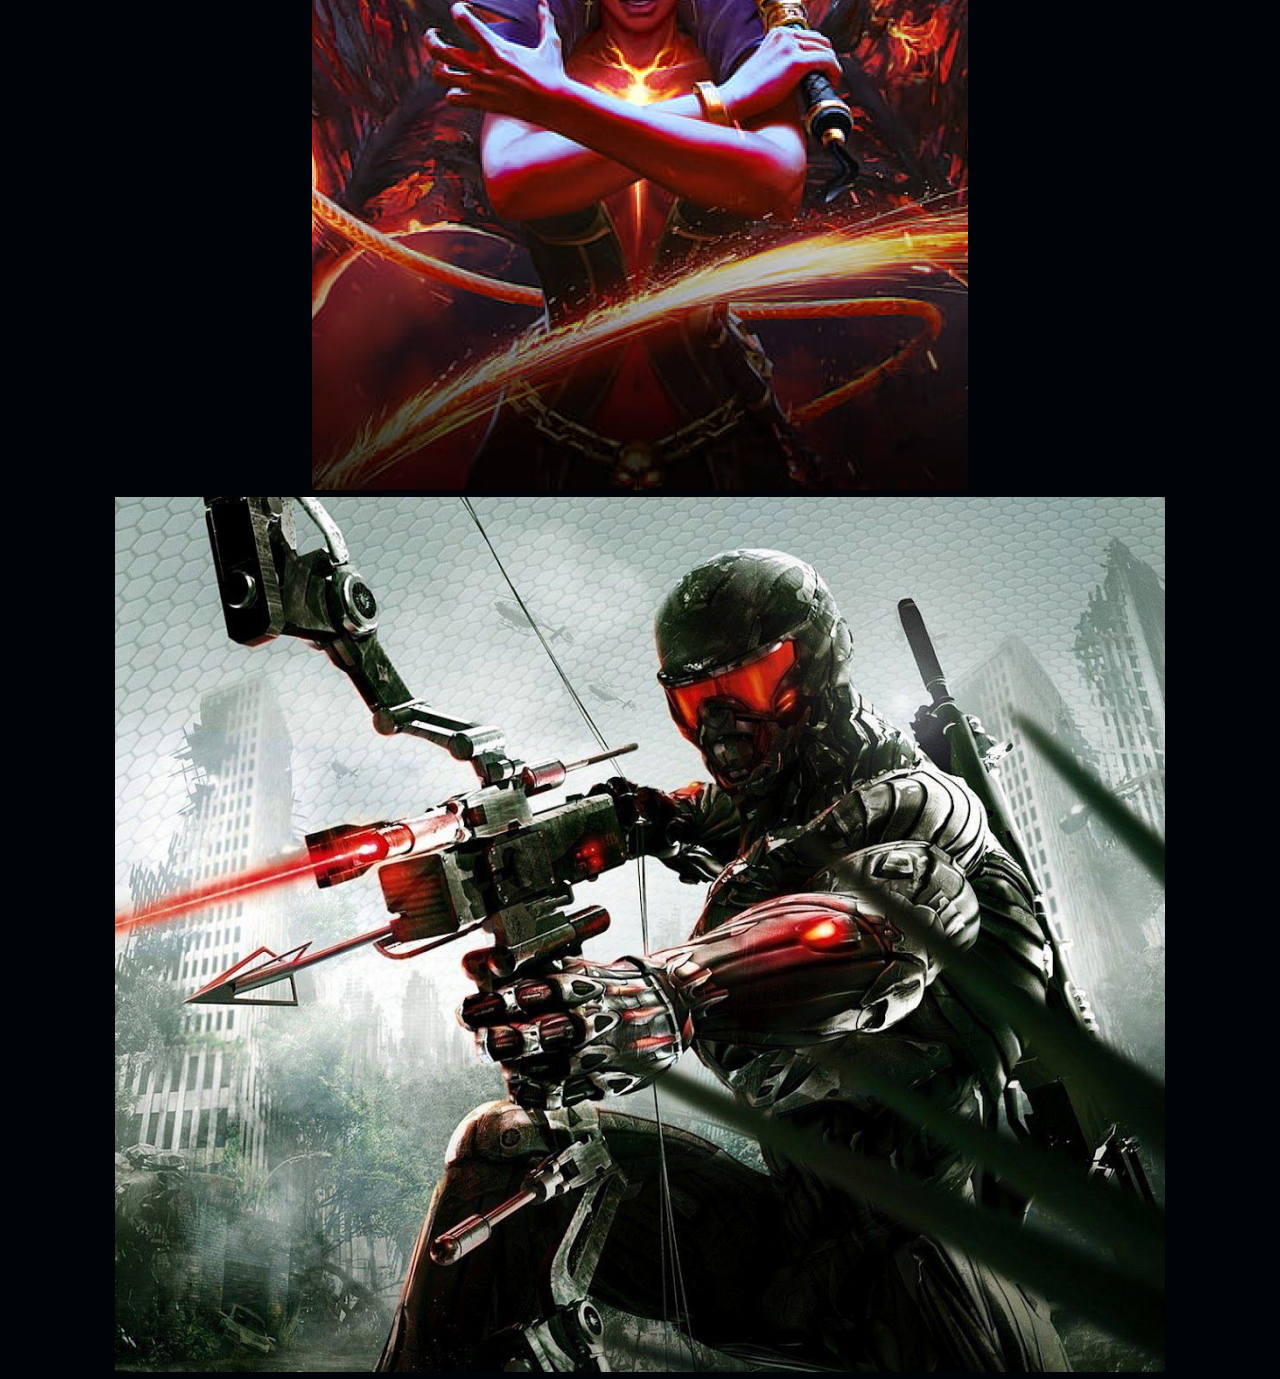
==== commit 93a4eaed: "feat: added articles.md and links to blos in it" ====
--- a/HTML-CSS Projects/iNeuron-Project3-Gaming-Landing-Page/index.html
+++ b/HTML-CSS Projects/iNeuron-Project3-Gaming-Landing-Page/index.html
@@ -223,6 +223,11 @@
         about battles and wars are very popular with gamers at this time, so we
         recommend this game into your cart to be used as your game.
       </p>
+      <div class="most-played-img-container">
+        <img src="./Assets/Photos/Rectangle 17.png" alt="" />
+        <img src="./Assets/Photos/Rectangle 18.png" alt="" />
+        <img src="./Assets/Photos/Rectangle 90.png" alt="" />
+      </div>
     </section>
   </body>
 </html>
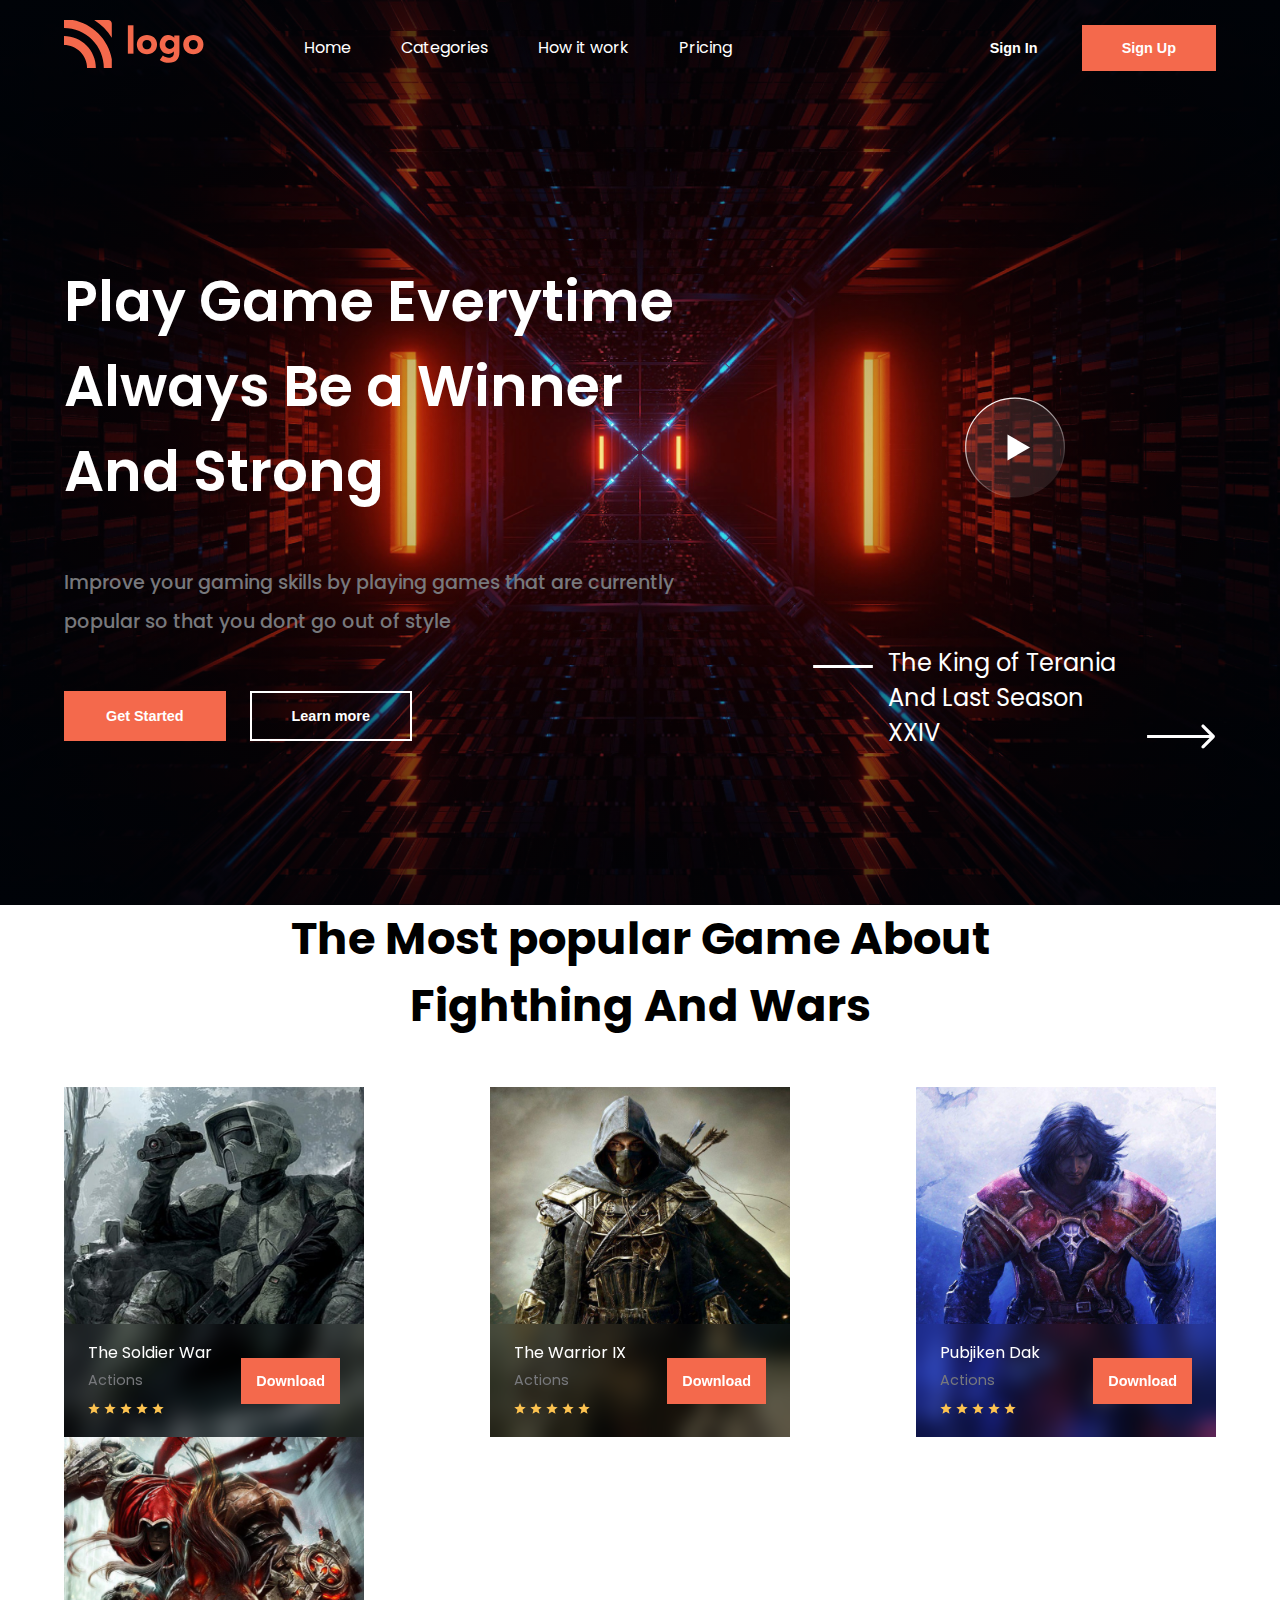
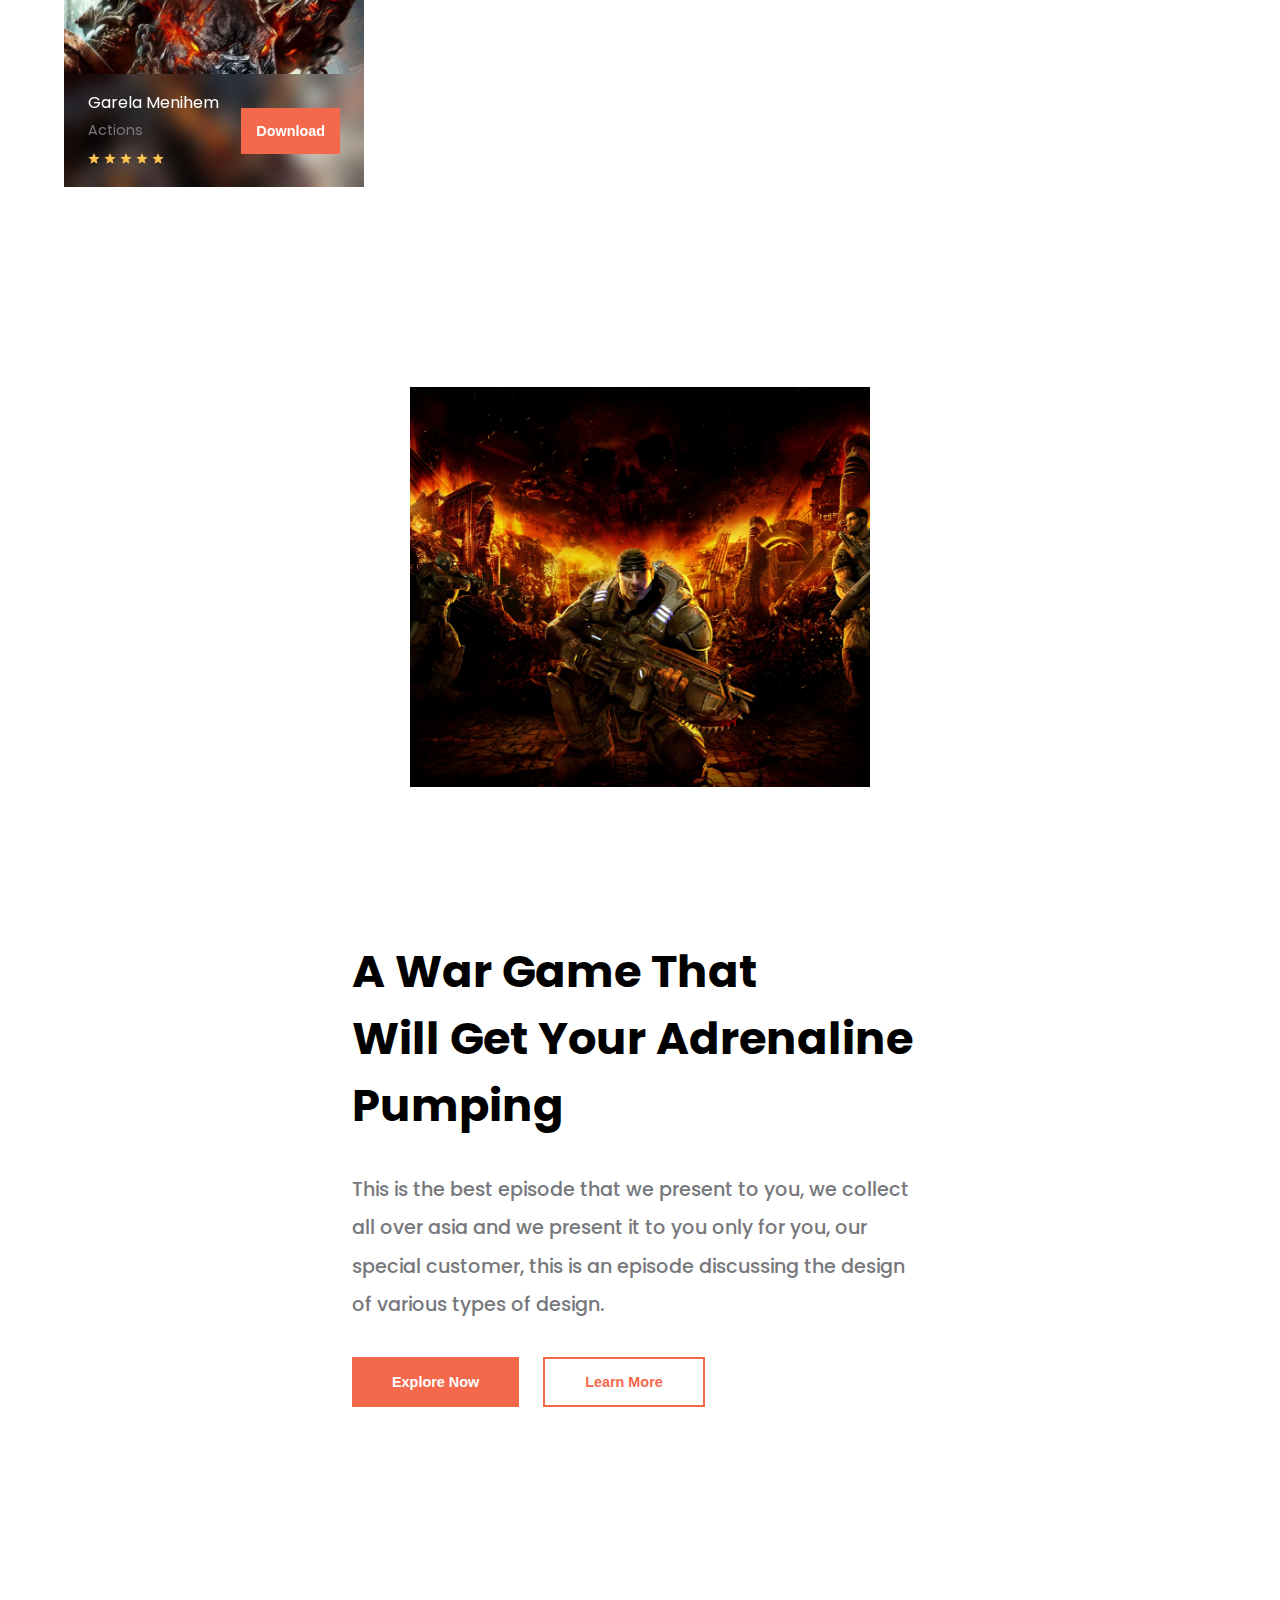
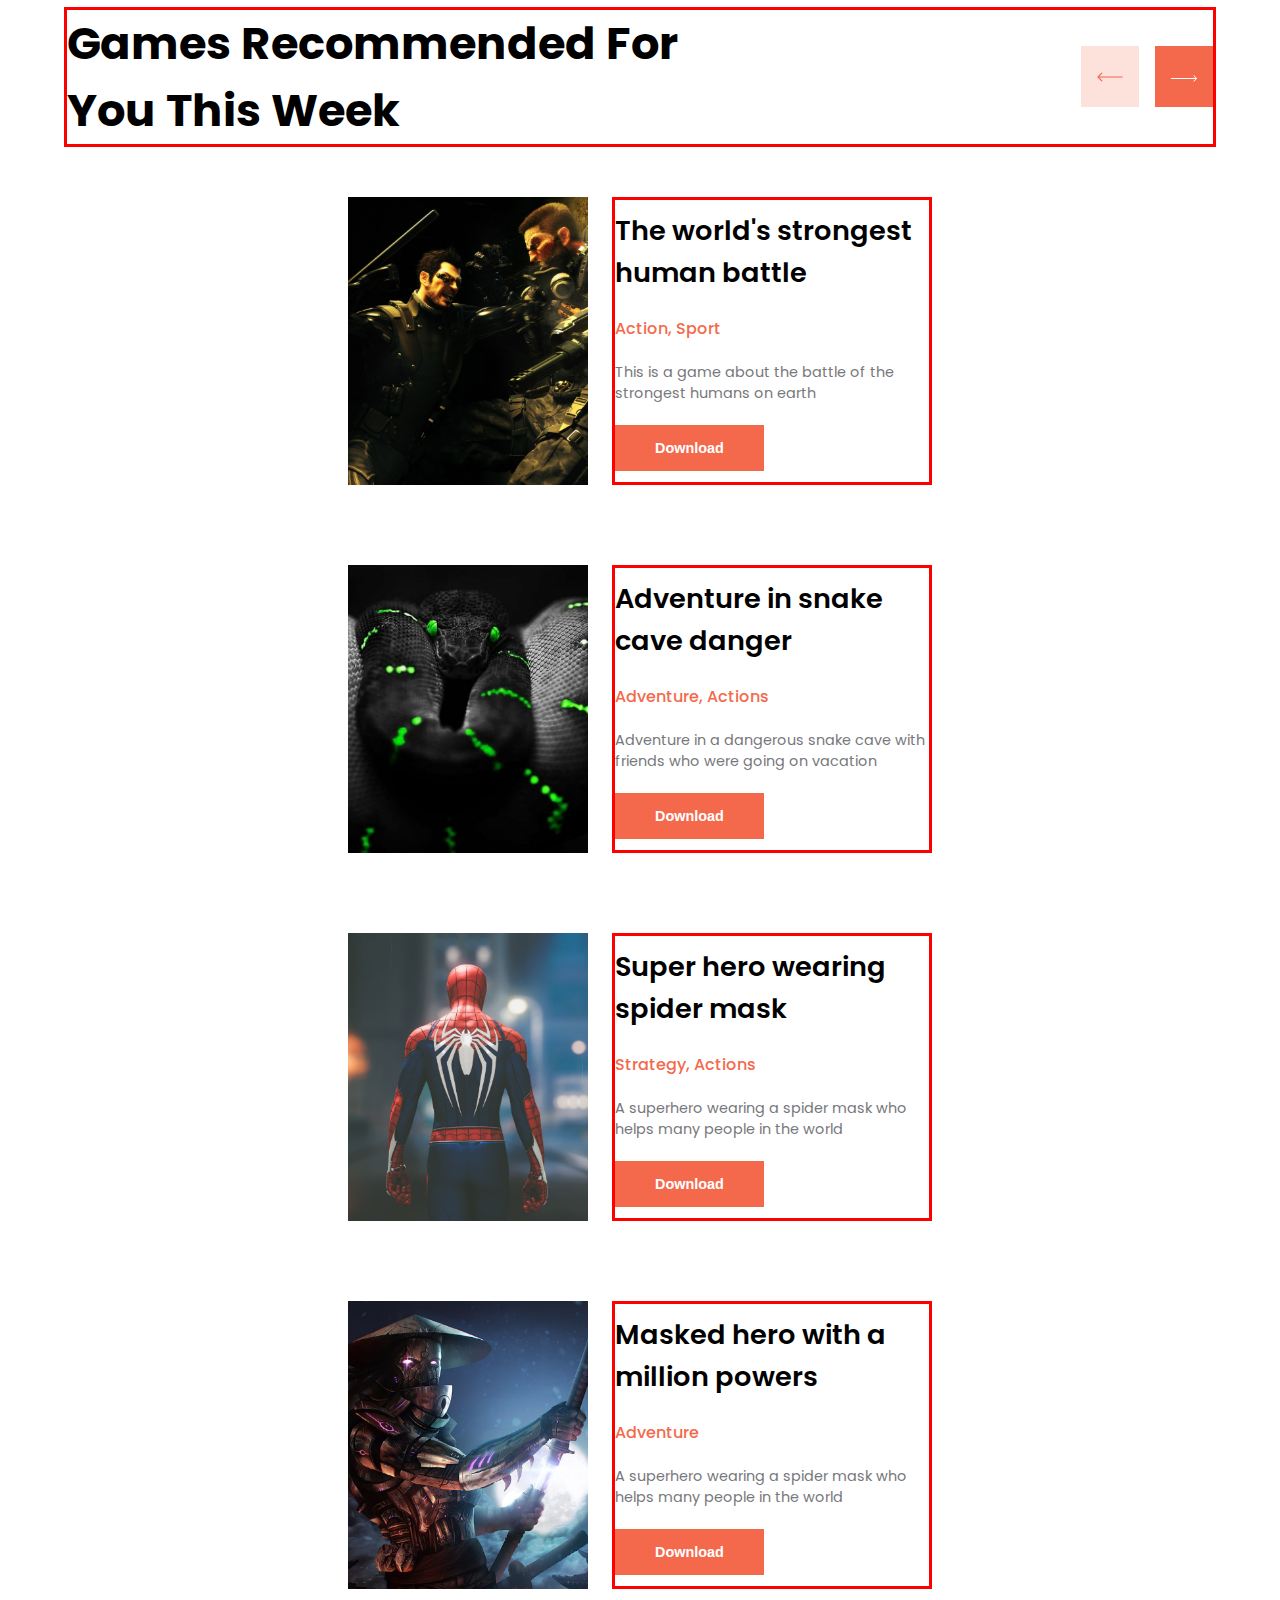
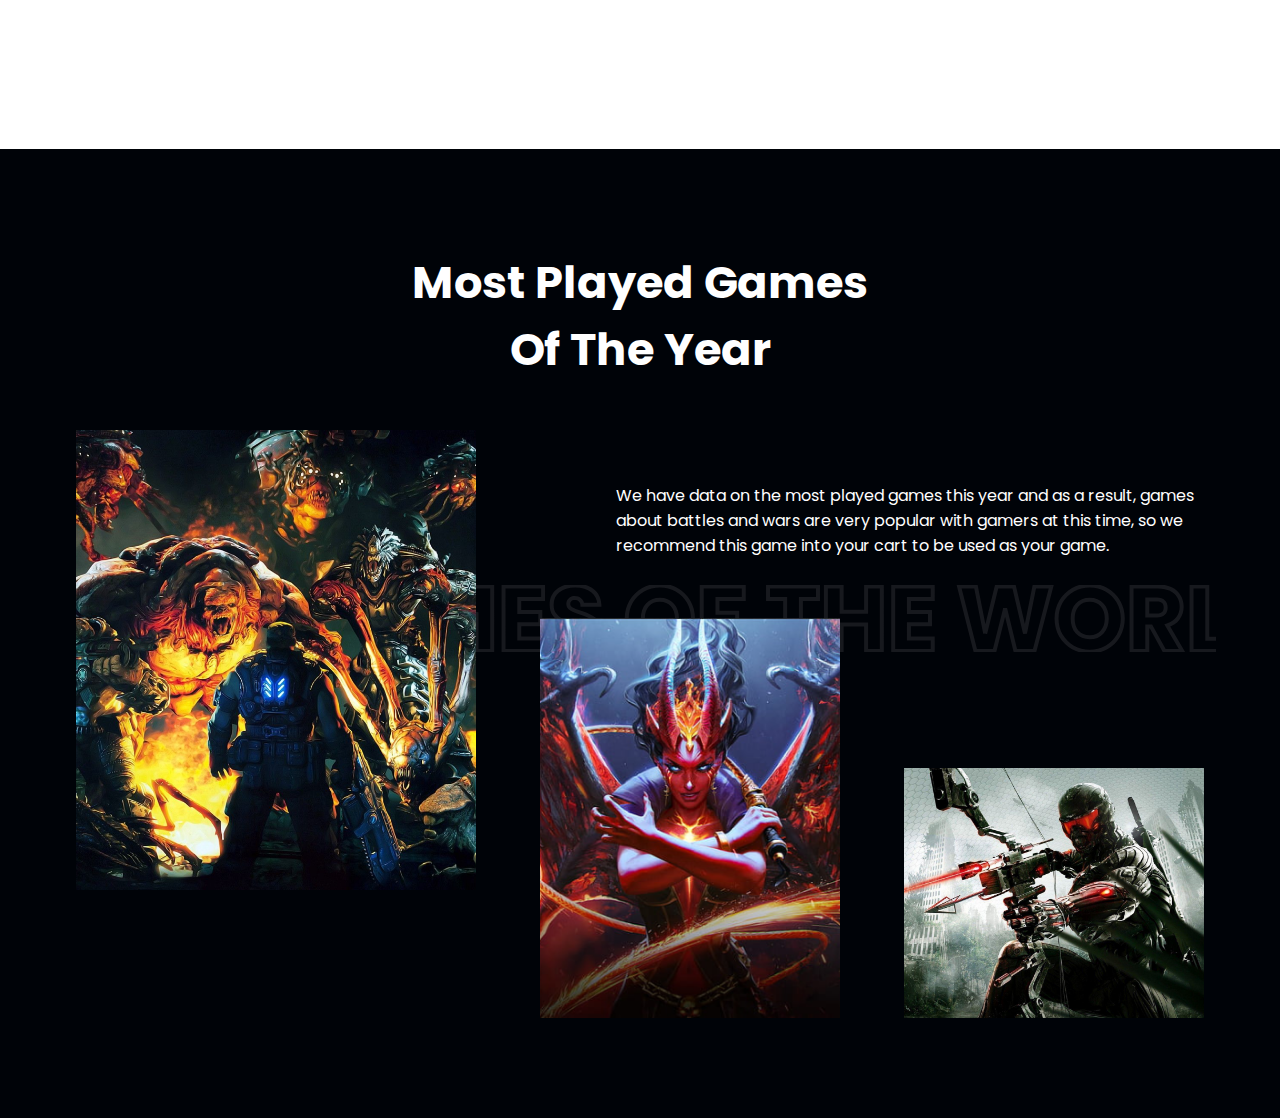
==== commit b19bb3c5: "style: most-played section done" ====
--- a/HTML-CSS Projects/iNeuron-Project3-Gaming-Landing-Page/index.html
+++ b/HTML-CSS Projects/iNeuron-Project3-Gaming-Landing-Page/index.html
@@ -218,11 +218,18 @@
     </section>
     <section class="most-played-section">
       <h2>Most Played Games<br />Of The Year</h2>
-      <p>
-        We have data on the most played games this year and as a result, games
-        about battles and wars are very popular with gamers at this time, so we
-        recommend this game into your cart to be used as your game.
-      </p>
+      <div class="most-played-para">
+        <p>
+          We have data on the most played games this year and as a result, games
+          about battles and wars are very popular with gamers at this time, so
+          we recommend this game into your cart to be used as your game.
+        </p>
+      </div>
+      <img
+        src="./Assets/Icons/GAMES OF THE WORLD.svg"
+        alt=""
+        class="games-of-the-world"
+      />
       <div class="most-played-img-container">
         <img src="./Assets/Photos/Rectangle 17.png" alt="" />
         <img src="./Assets/Photos/Rectangle 18.png" alt="" />
--- a/HTML-CSS Projects/iNeuron-Project3-Gaming-Landing-Page/styles.css
+++ b/HTML-CSS Projects/iNeuron-Project3-Gaming-Landing-Page/styles.css
@@ -375,10 +375,52 @@
   background-color: var(--dark-gray);
   color: #fff;
   text-align: center;
+  display: flex;
+  flex-direction: column;
+  position: relative;
 }
 .most-played-section > * {
   max-width: 1440px;
   margin: 0 auto;
+}
+.most-played-section > h2 {
+  padding: 100px 0;
+}
+.most-played-para {
+  width: 100%;
+  display: flex;
+  text-align: left;
+  justify-content: flex-end;
+}
+.most-played-para > p {
+  max-width: 600px;
+}
+.games-of-the-world {
+  margin: unset;
+  align-self: flex-end;
+  position: absolute;
+  top: 45%;
+  z-index: 1;
+}
+.most-played-img-container {
+  display: flex;
+  flex-wrap: wrap;
+  justify-content: center;
+  align-items: center;
+  gap: 4rem;
+  z-index: 2;
+  margin-bottom: 100px;
+}
+.most-played-img-container > img {
+}
+.most-played-img-container > img:nth-child(1) {
+  max-width: 400px;
+  position: relative;
+  top: -8rem;
+}
+.most-played-img-container > img:nth-last-child(-n + 2) {
+  max-width: 300px;
+  align-self: flex-end;
 }
 
 /* ------------MEDIA QUERIES------------ */
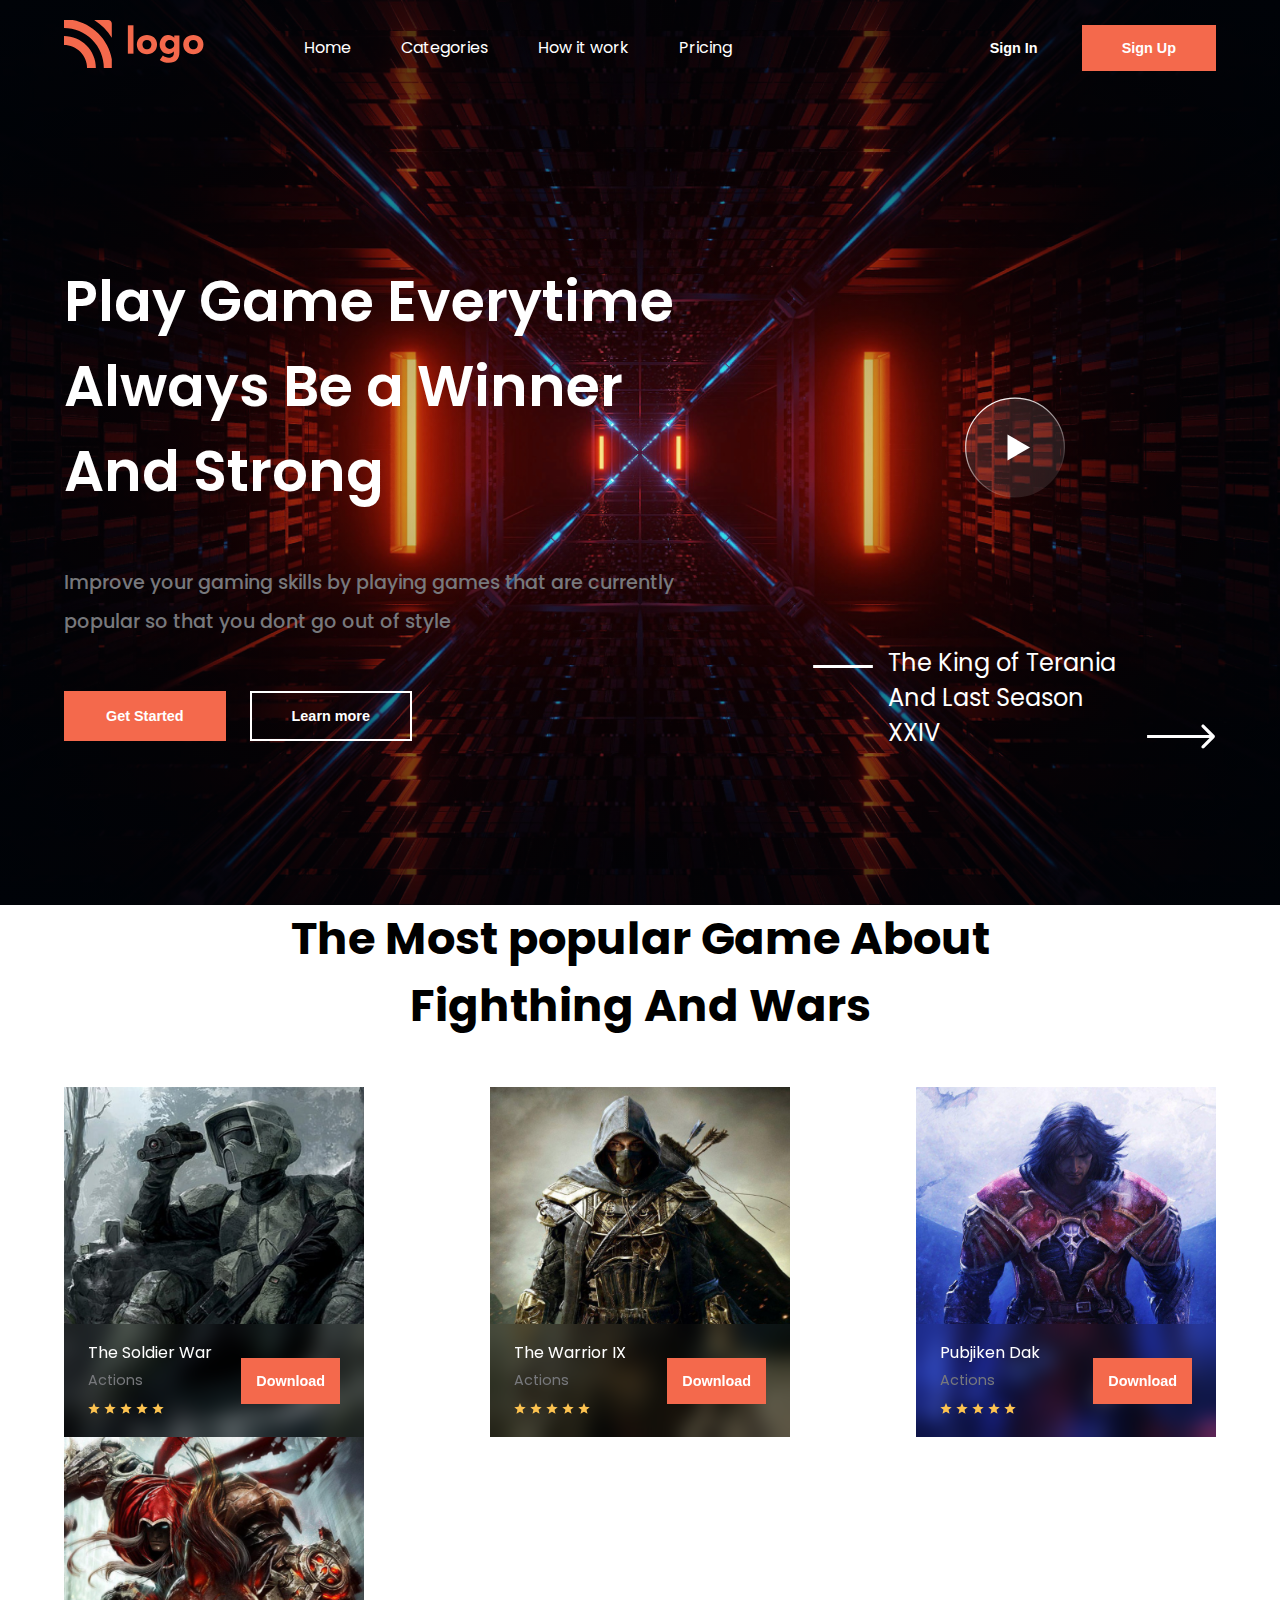
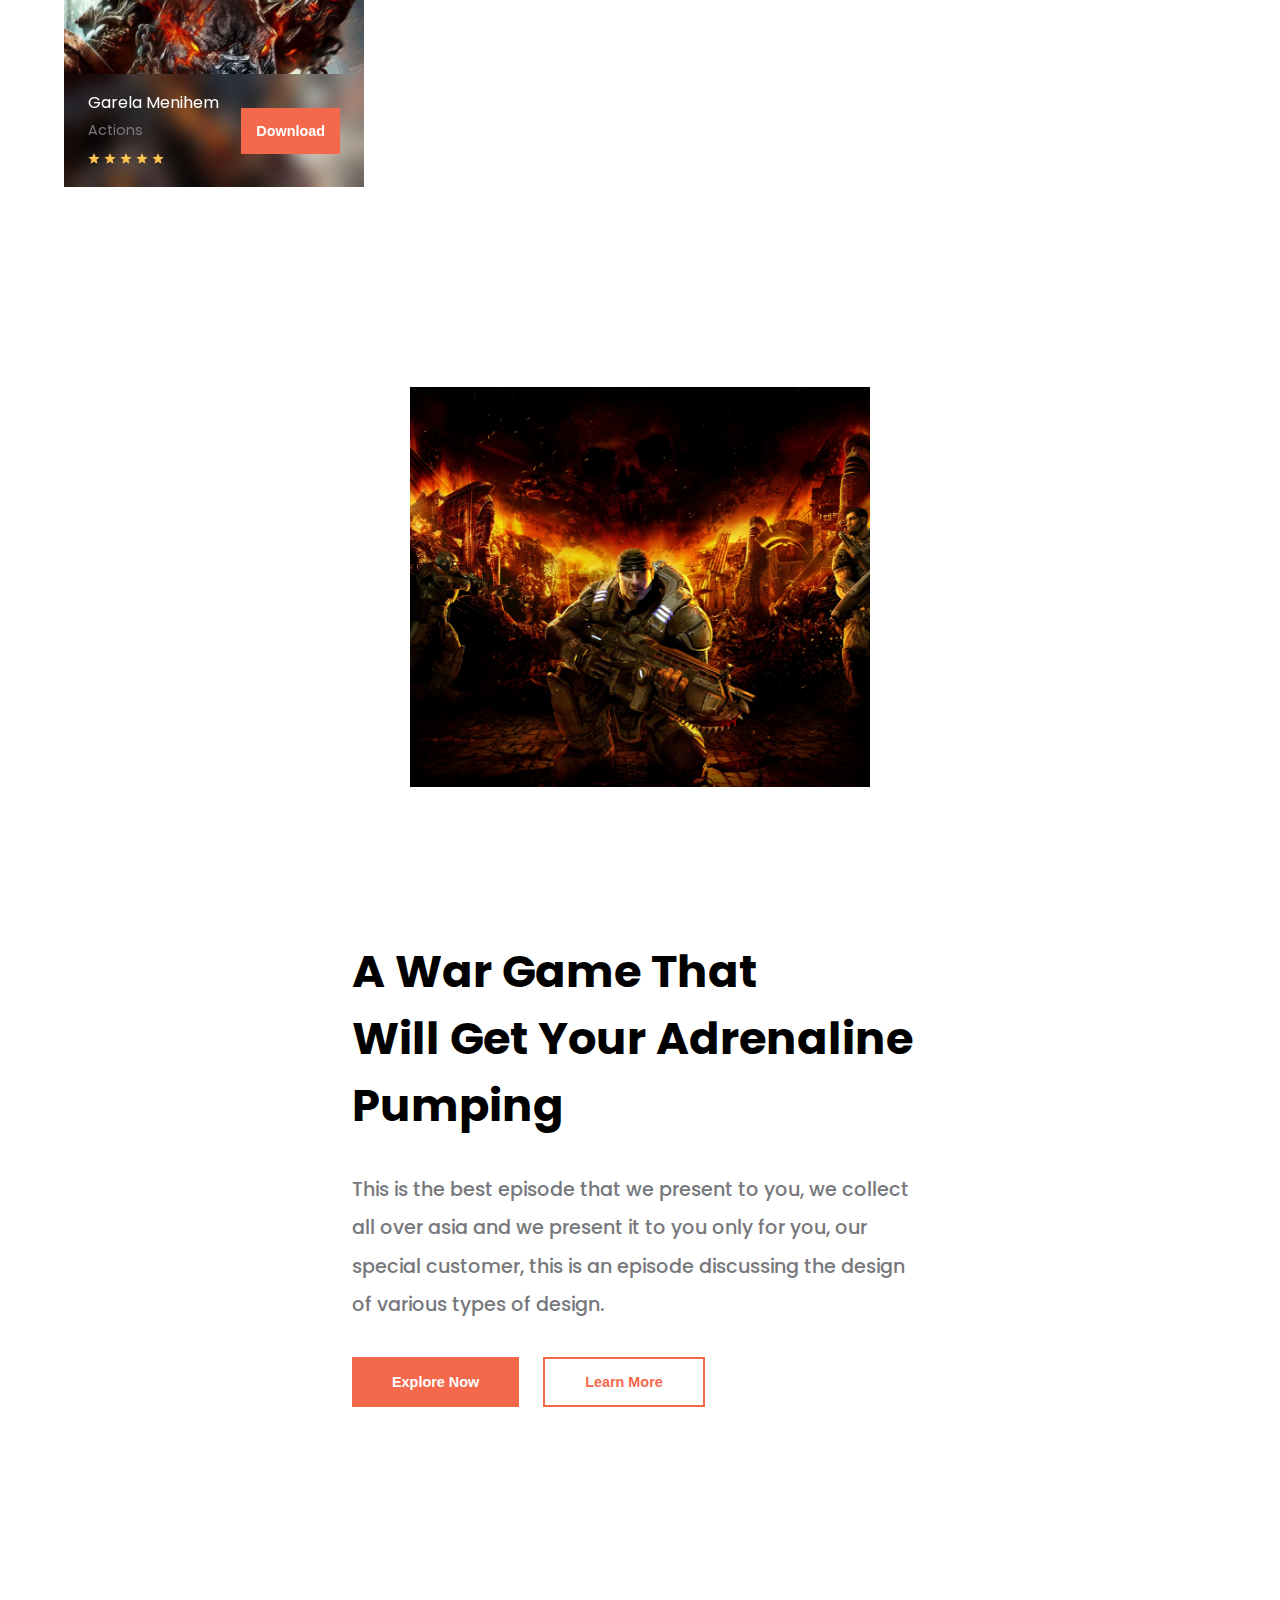
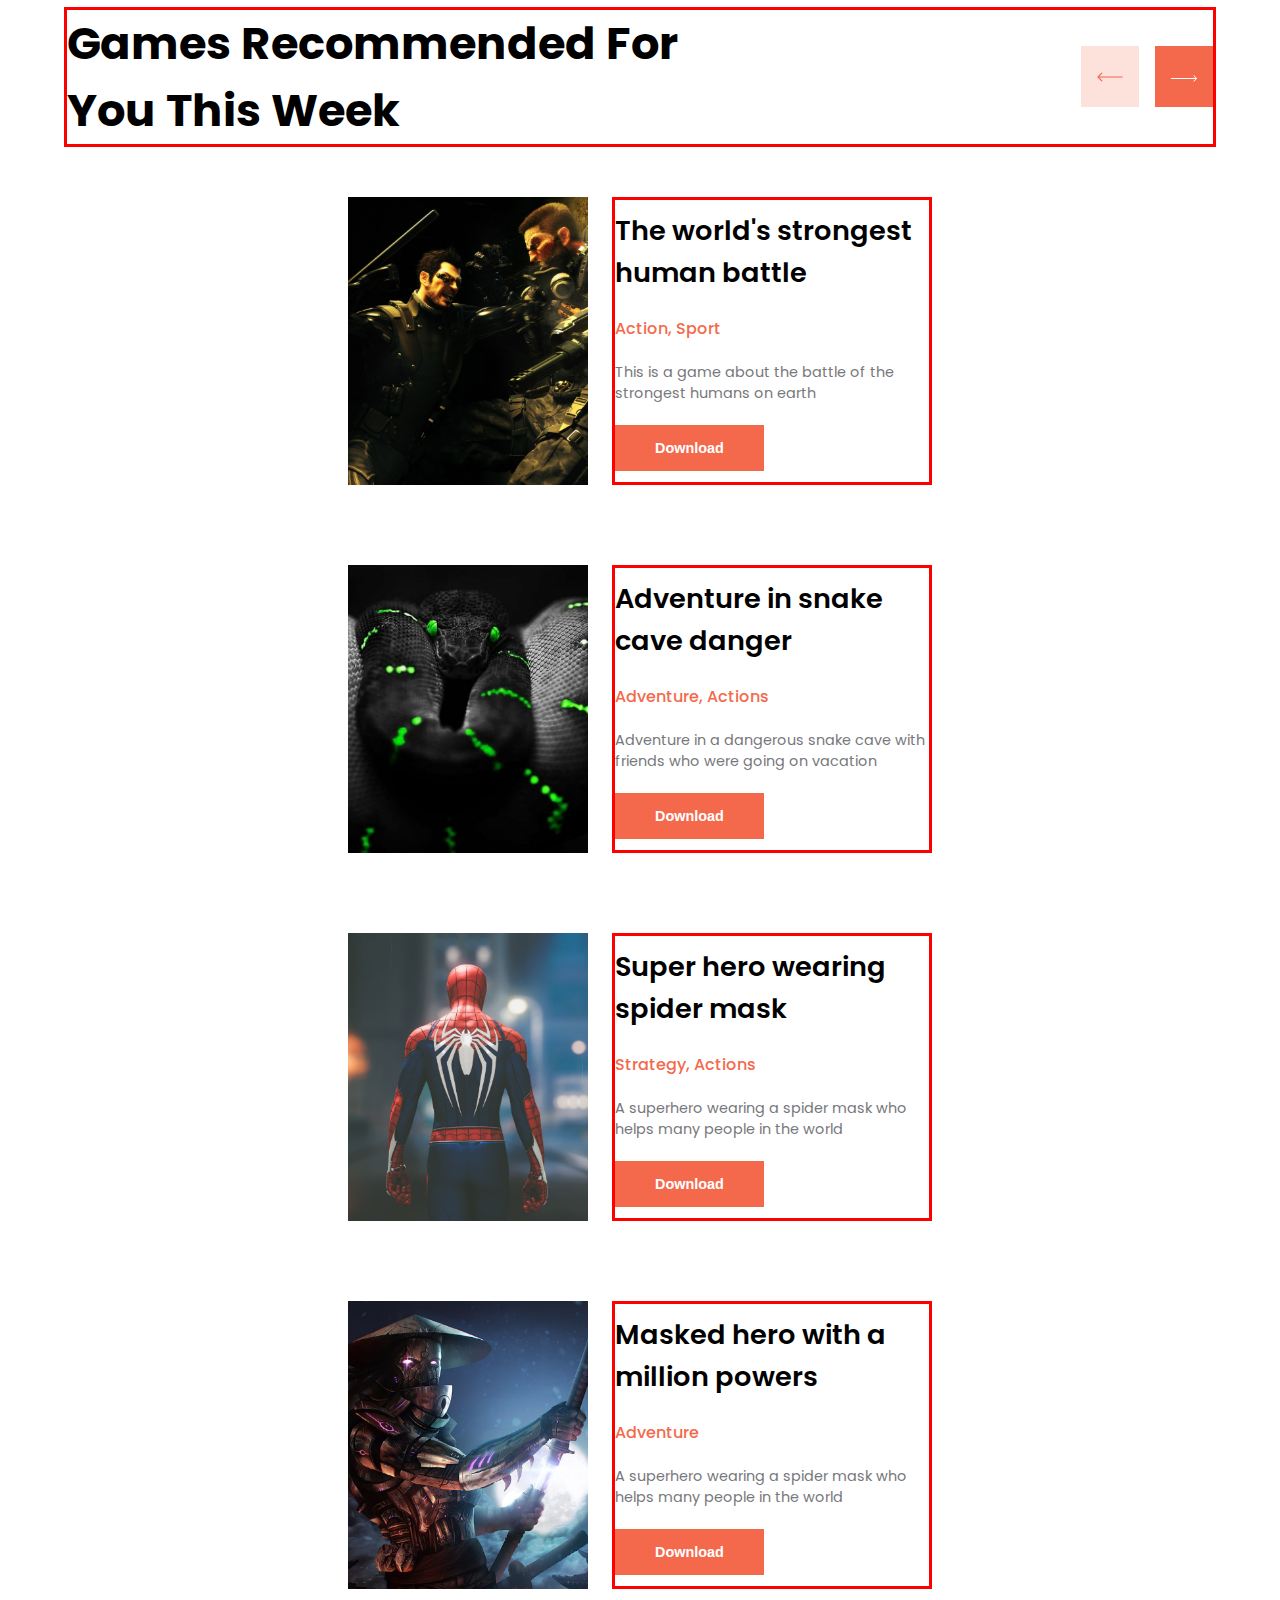
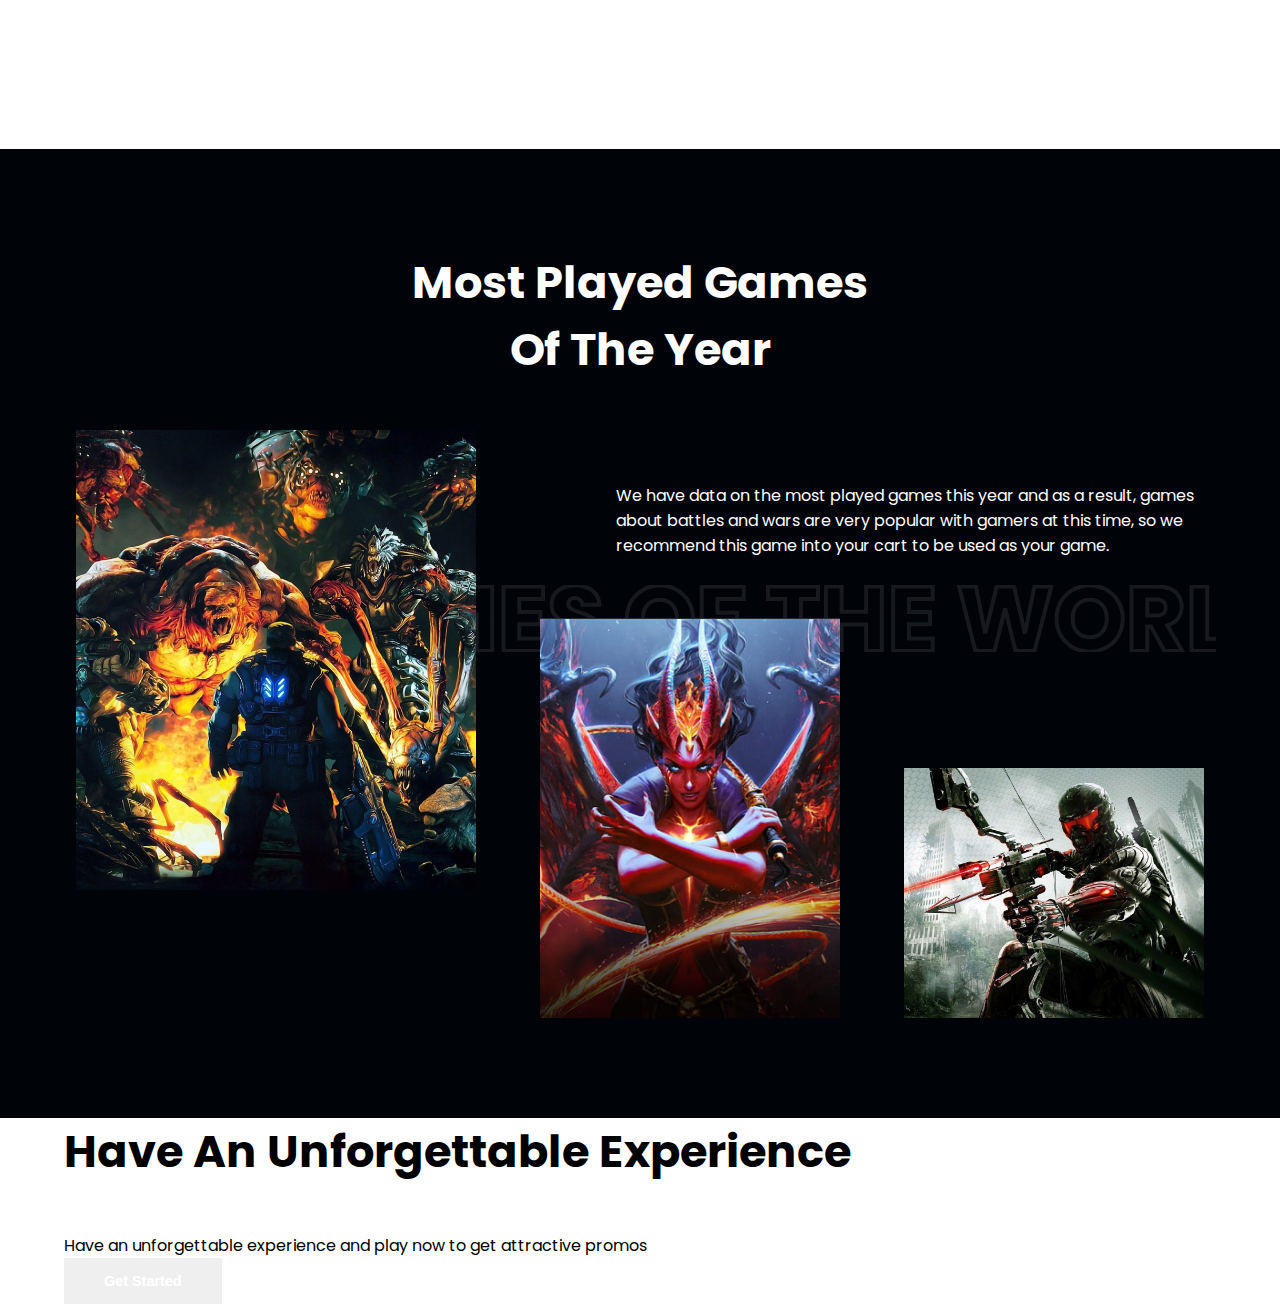
==== commit ce9d1eb6: "feat: get-started section created" ====
--- a/HTML-CSS Projects/iNeuron-Project3-Gaming-Landing-Page/index.html
+++ b/HTML-CSS Projects/iNeuron-Project3-Gaming-Landing-Page/index.html
@@ -236,5 +236,12 @@
         <img src="./Assets/Photos/Rectangle 90.png" alt="" />
       </div>
     </section>
+    <section class="get-started-section">
+      <h2>Have An Unforgettable Experience</h2>
+      <p>
+        Have an unforgettable experience and play now to get attractive promos
+      </p>
+      <button>Get Started</button>
+    </section>
   </body>
 </html>
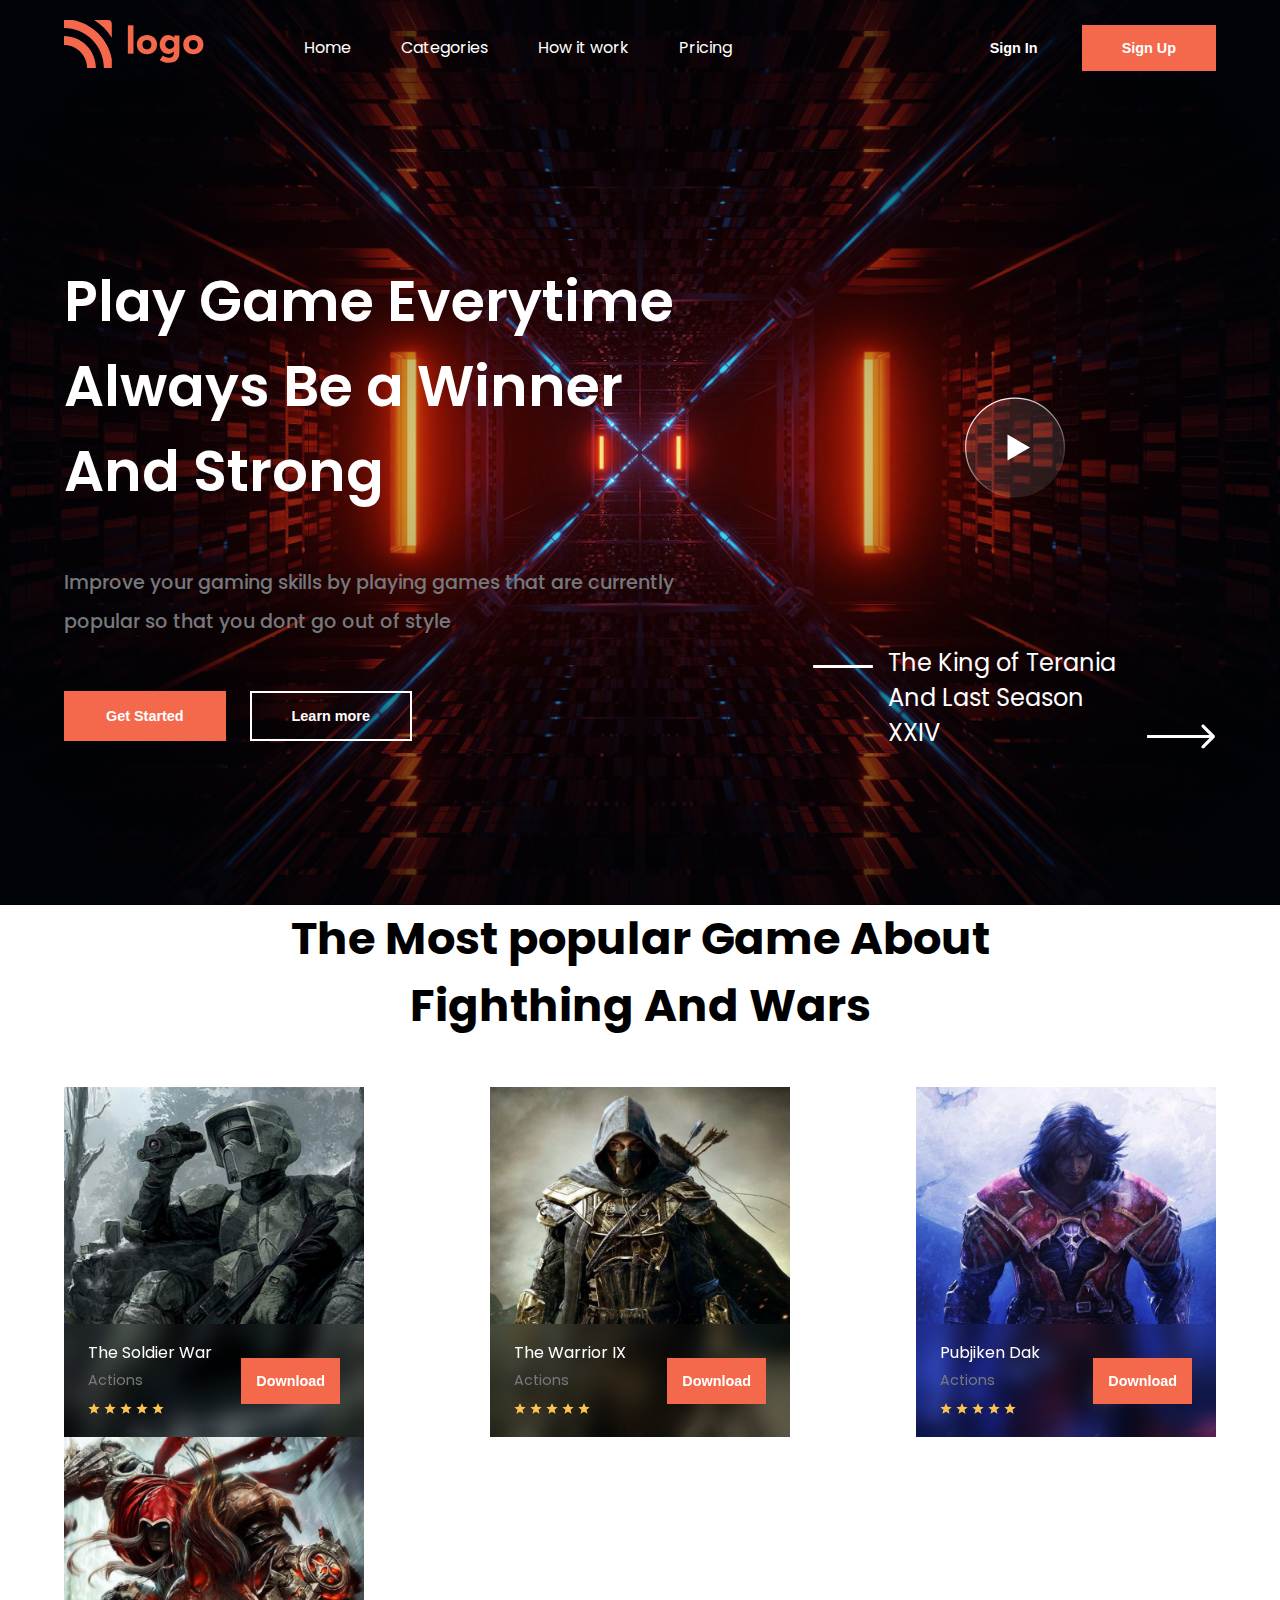
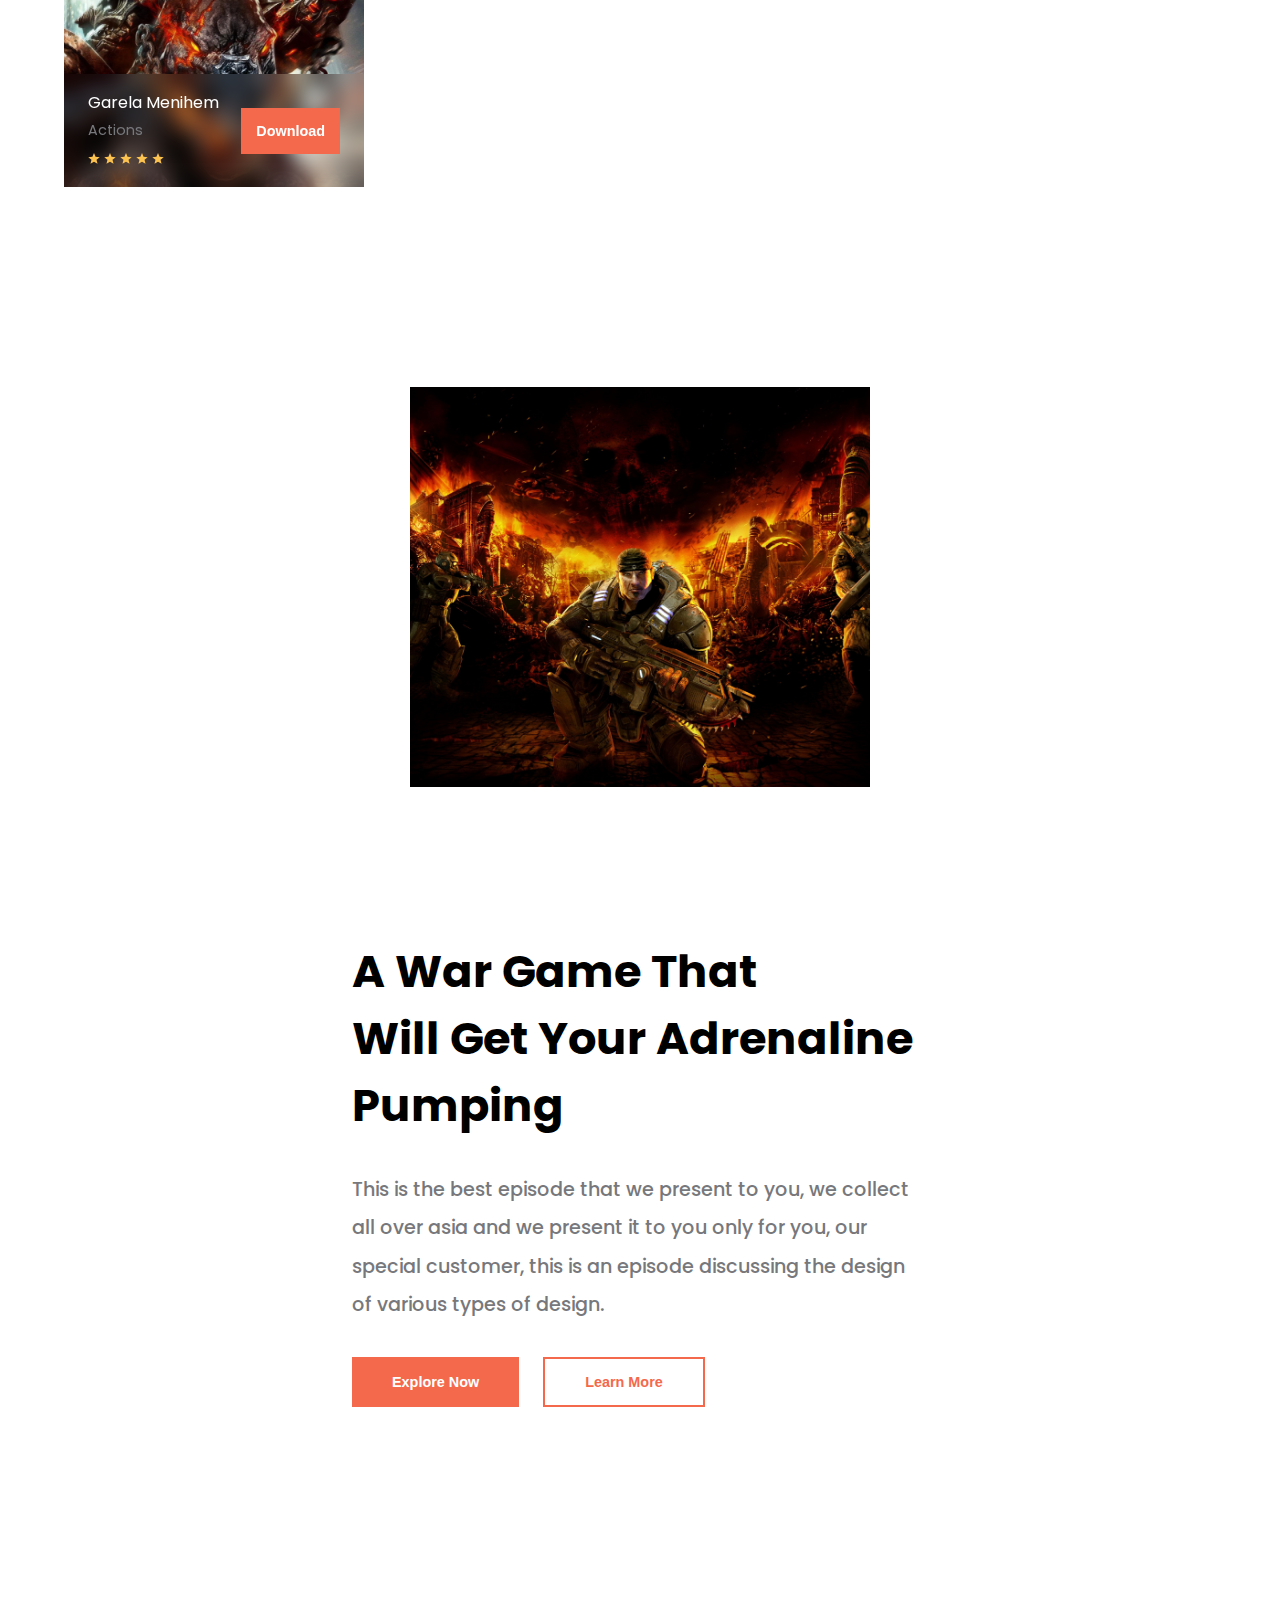
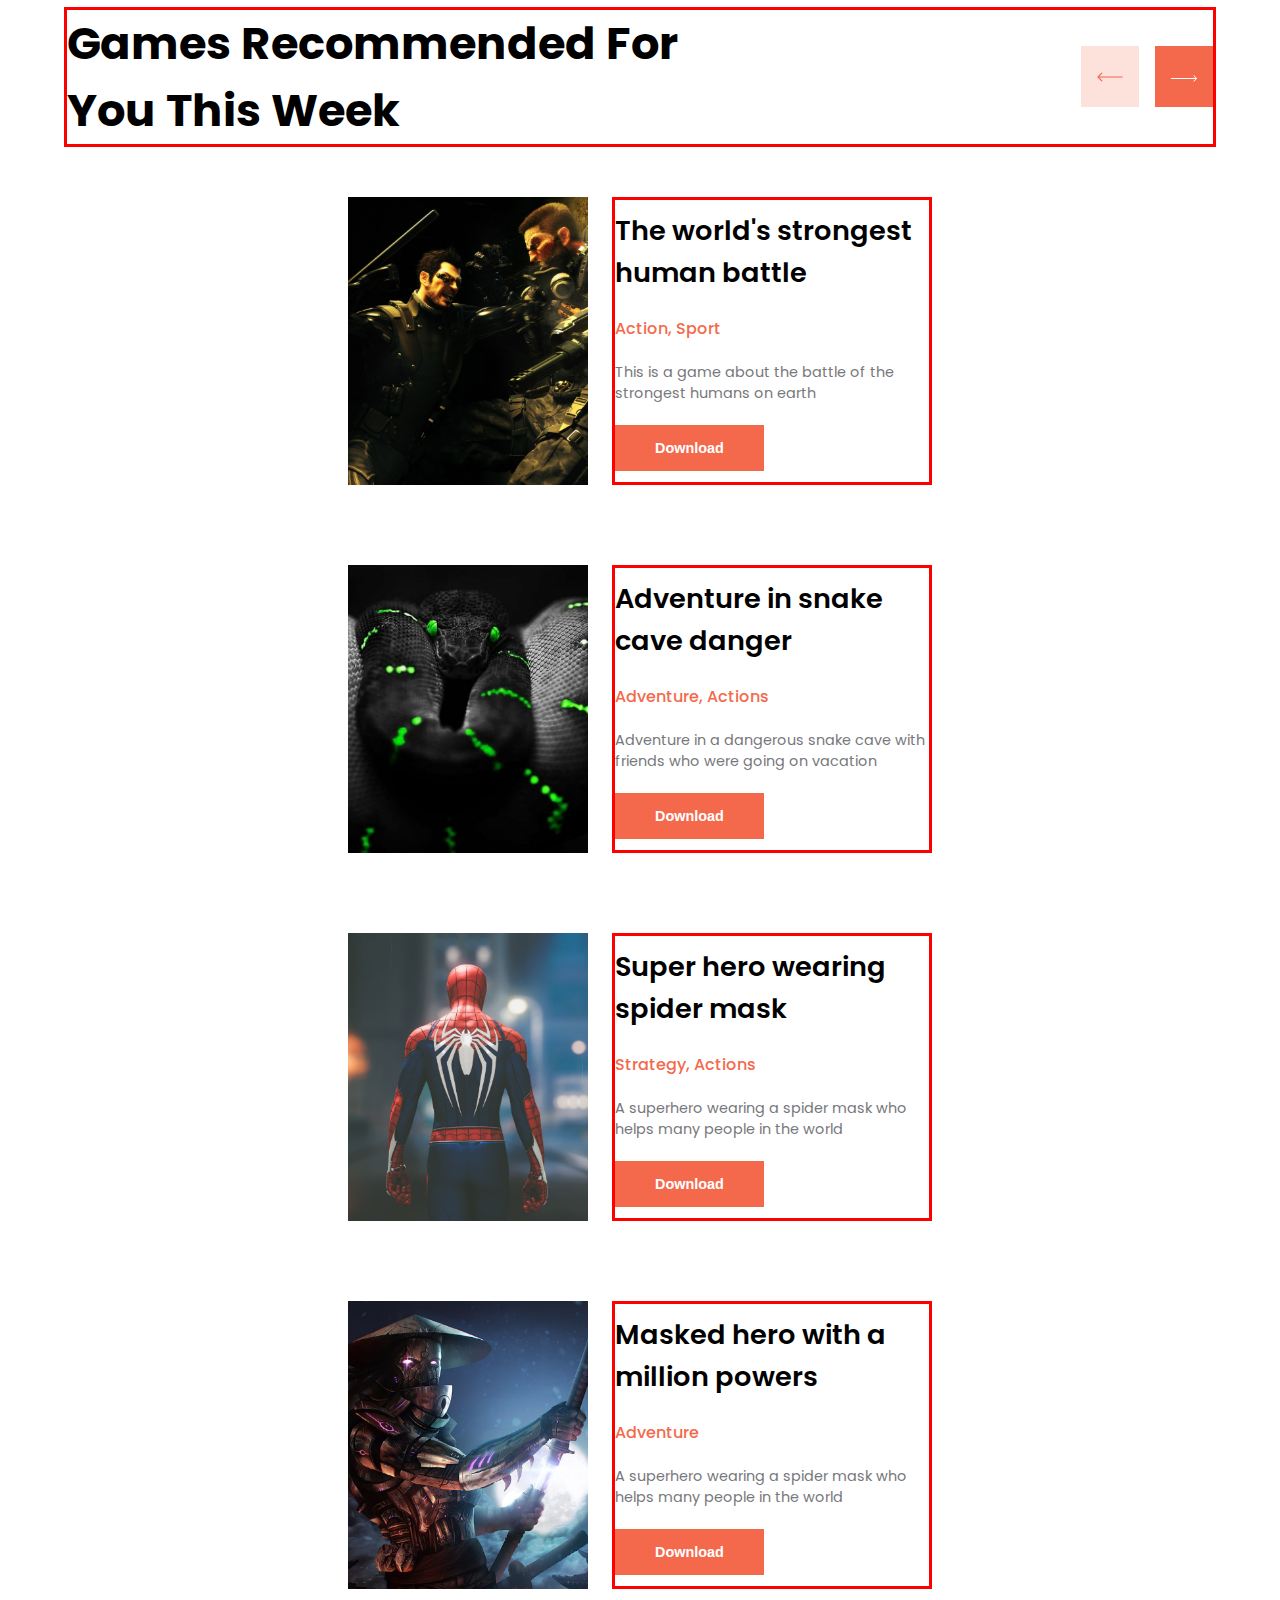
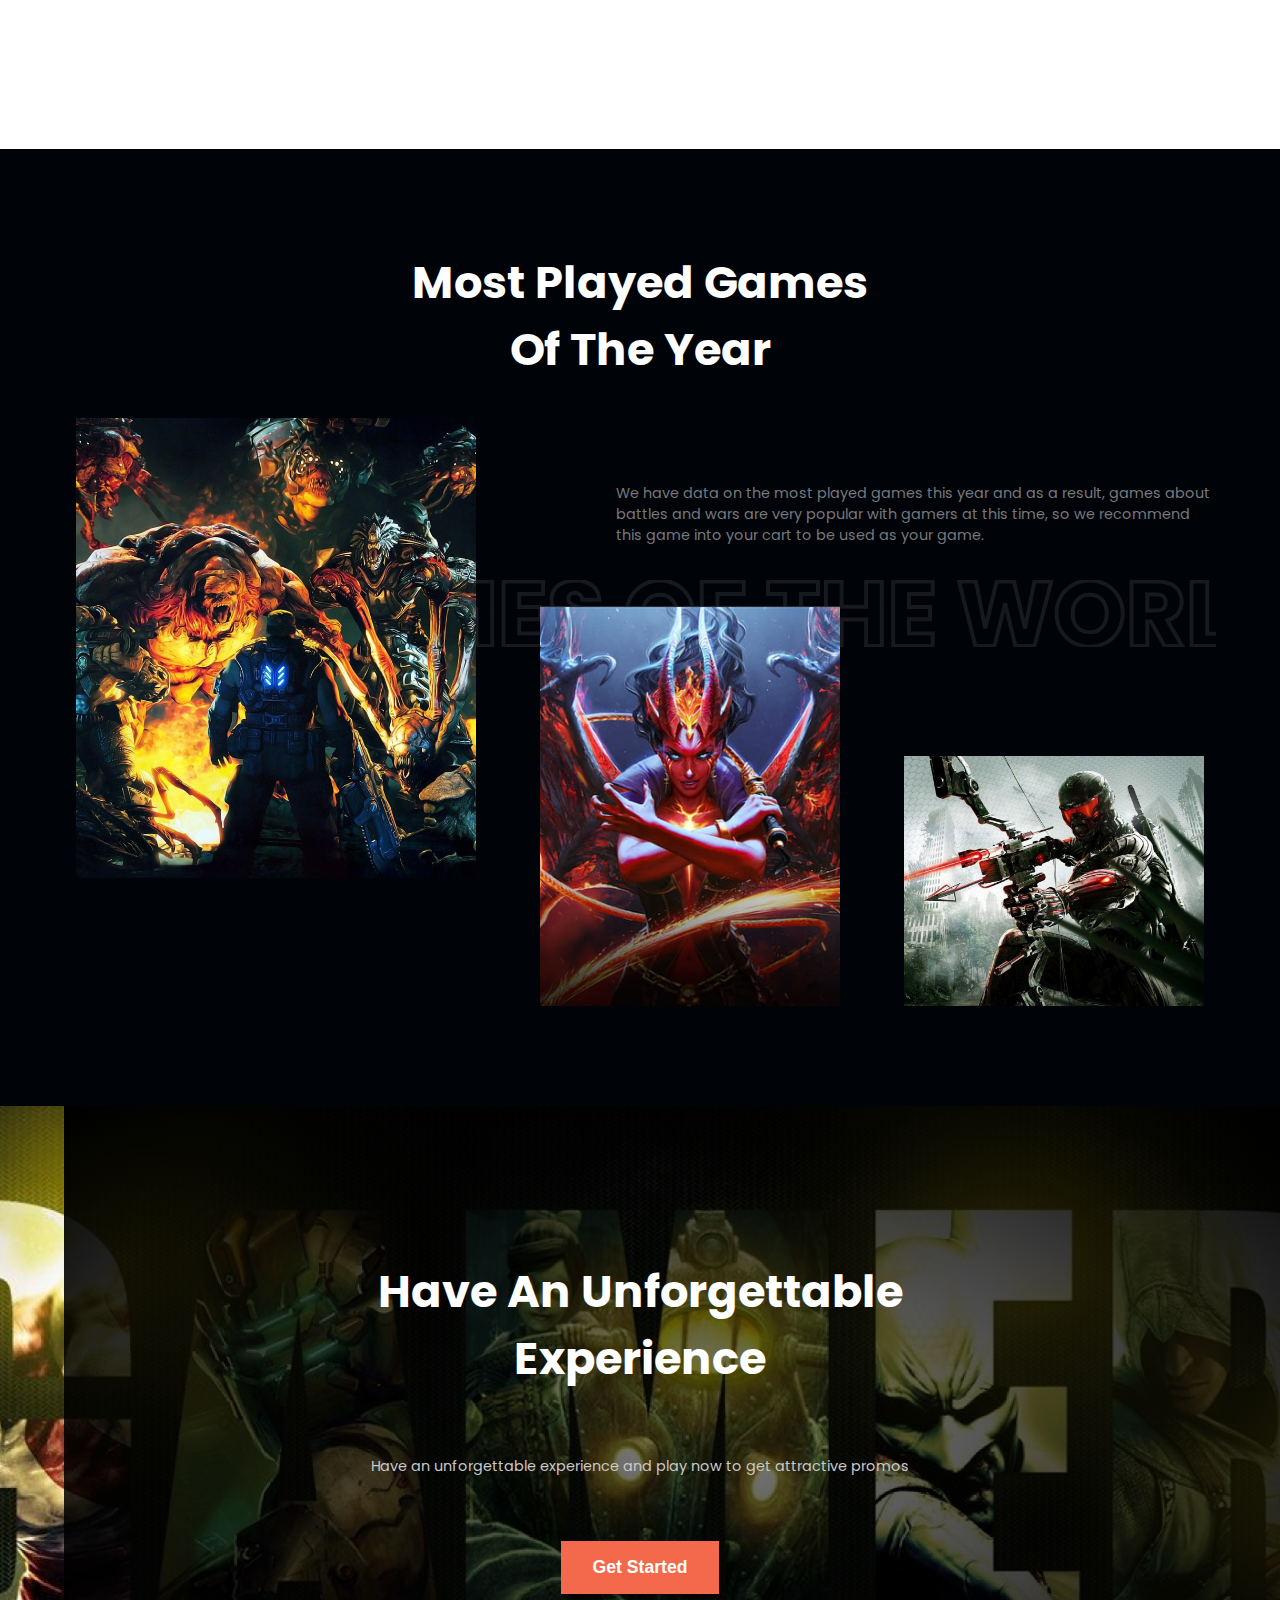
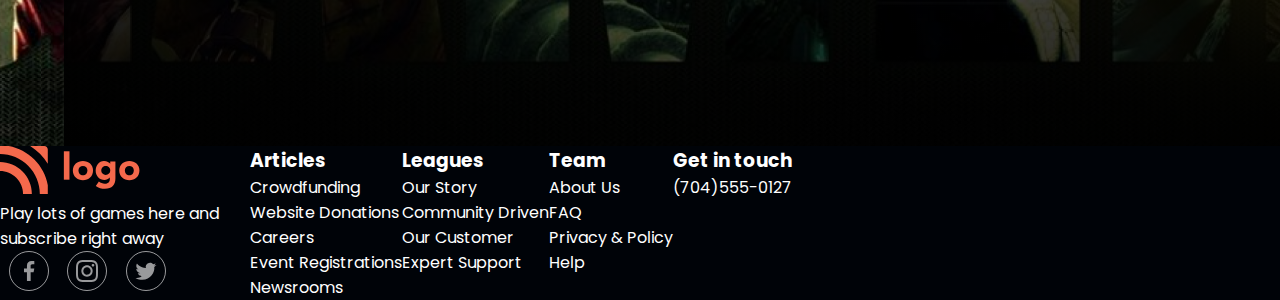
==== commit 87a9577e: "style: get started and footer created" ====
--- a/HTML-CSS Projects/iNeuron-Project3-Gaming-Landing-Page/index.html
+++ b/HTML-CSS Projects/iNeuron-Project3-Gaming-Landing-Page/index.html
@@ -47,7 +47,7 @@
           <button class="outlined bgless">Learn more</button>
         </div>
         <div class="hero-right">
-          <img src="./Assets/Icons/playButton.svg" alt="" />
+          <img src="./Assets/Icons/playButton.svg" alt="" class="play-button" />
           <div class="hero-right-text">
             <img src="./Assets/Icons/dash.svg" alt="" />
             <p>The King of Terania<br />And Last Season<br />XXIV</p>
@@ -242,6 +242,46 @@
         Have an unforgettable experience and play now to get attractive promos
       </p>
       <button>Get Started</button>
-    </section>
+      <div class="vignette"></div>
+    </section>
+    <footer>
+      <div class="footer-container">
+        <div class="footer-logo-container">
+          <img src="./Assets/Icons/Logo.svg" alt="" />
+          <p>Play lots of games here and subscribe right away</p>
+          <div class="social-media-icons">
+            <img src="./Assets/Icons/facebook.svg" alt="" />
+            <img src="./Assets/Icons/instagram.svg" alt="" />
+            <img src="./Assets/Icons/twitter.svg" alt="" />
+          </div>
+        </div>
+        <div class="footer-articles-links">
+          <h3>Articles</h3>
+          <p>Crowdfunding</p>
+          <p>Website Donations</p>
+          <p>Careers</p>
+          <p>Event Registrations</p>
+          <p>Newsrooms</p>
+        </div>
+        <div class="footer-leagues-links">
+          <h3>Leagues</h3>
+          <p>Our Story</p>
+          <p>Community Driven</p>
+          <p>Our Customer</p>
+          <p>Expert Support</p>
+        </div>
+        <div class="footer-team-links">
+          <h3>Team</h3>
+          <p>About Us</p>
+          <p>FAQ</p>
+          <p>Privacy & Policy</p>
+          <p>Help</p>
+        </div>
+        <div class="footer-getintouch-links">
+          <h3>Get in touch</h3>
+          <p>(704)555-0127</p>
+        </div>
+      </div>
+    </footer>
   </body>
 </html>
--- a/HTML-CSS Projects/iNeuron-Project3-Gaming-Landing-Page/styles.css
+++ b/HTML-CSS Projects/iNeuron-Project3-Gaming-Landing-Page/styles.css
@@ -132,6 +132,13 @@
   width: 100px;
   flex-grow: 1;
 }
+.play-button {
+  transition: all 1s;
+}
+.play-button:hover {
+  cursor: pointer;
+  transform: rotate(360deg) scale(1.1);
+}
 .hero-right-text {
   display: flex;
   /* margin-top: 200px; */
@@ -233,6 +240,7 @@
   outline: #f4694c 2px solid;
   background-color: transparent;
   cursor: pointer;
+  font-weight: bolder;
 }
 
 /*************Explore Section*************************************************/
@@ -394,6 +402,8 @@
 }
 .most-played-para > p {
   max-width: 600px;
+  font-size: 0.9rem;
+  color: var(--light-gray);
 }
 .games-of-the-world {
   margin: unset;
@@ -411,8 +421,7 @@
   z-index: 2;
   margin-bottom: 100px;
 }
-.most-played-img-container > img {
-}
+
 .most-played-img-container > img:nth-child(1) {
   max-width: 400px;
   position: relative;
@@ -423,6 +432,71 @@
   align-self: flex-end;
 }
 
+/*GET STARTED SECTION*/
+.get-started-section {
+  max-width: 100vw;
+  background-size: cover;
+  background-image: url(./Assets/Photos/Rectangle\ 606.png);
+  background-position: center;
+  text-align: center;
+  min-height: 40rem;
+  display: flex;
+  flex-direction: column;
+  justify-content: center;
+  position: relative;
+}
+
+.get-started-section > * {
+  max-width: 1440px;
+  margin: 0 auto;
+  color: #fff;
+  z-index: 2;
+}
+.vignette {
+  z-index: 1;
+  max-width: 100vw;
+  position: absolute;
+  width: 100%;
+  height: 100%;
+  background: radial-gradient(rgba(0, 0, 0, 0.5), black);
+}
+.get-started-section > h2 {
+  max-width: 600px;
+}
+.get-started-section > p {
+  margin: 4rem auto;
+  color: rgb(203, 200, 200);
+  font-size: 0.9rem;
+}
+.get-started-section > button {
+  background-color: var(--primary-orange);
+  padding: 1rem 2rem;
+  font-size: 1.1rem;
+}
+
+/*FOOTER CONTAINER*/
+
+footer {
+  background-color: var(--dark-gray);
+  color: #fff;
+}
+.footer-container {
+  max-width: 1440px;
+  margin: 0 auto;
+  display: flex;
+}
+.footer-logo-container {
+  max-width: 250px;
+  flex-direction: column;
+}
+.footer-logo-container img {
+  margin: auto;
+}
+.social-media-icons {
+  display: flex;
+  width: 70%;
+  justify-content: space-between;
+}
 /* ------------MEDIA QUERIES------------ */
 
 @media screen and (max-width: 1600px) {
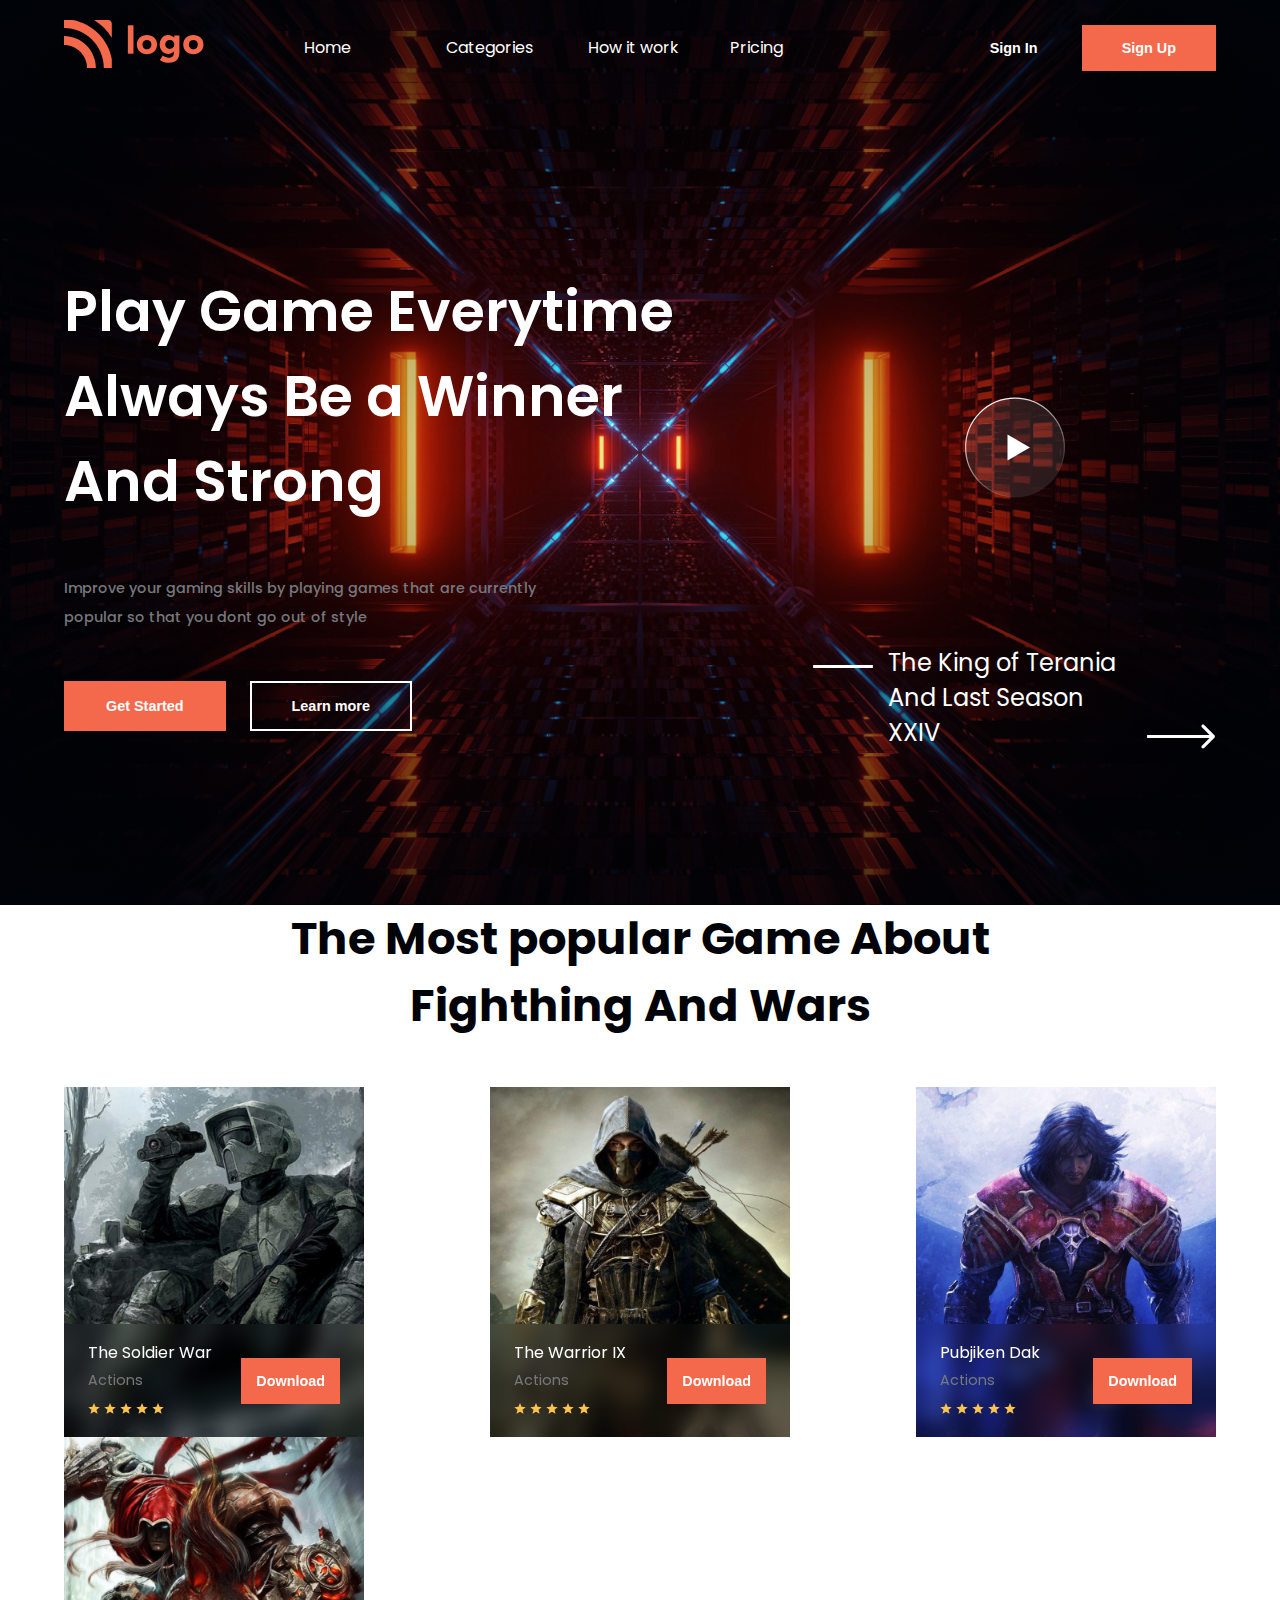
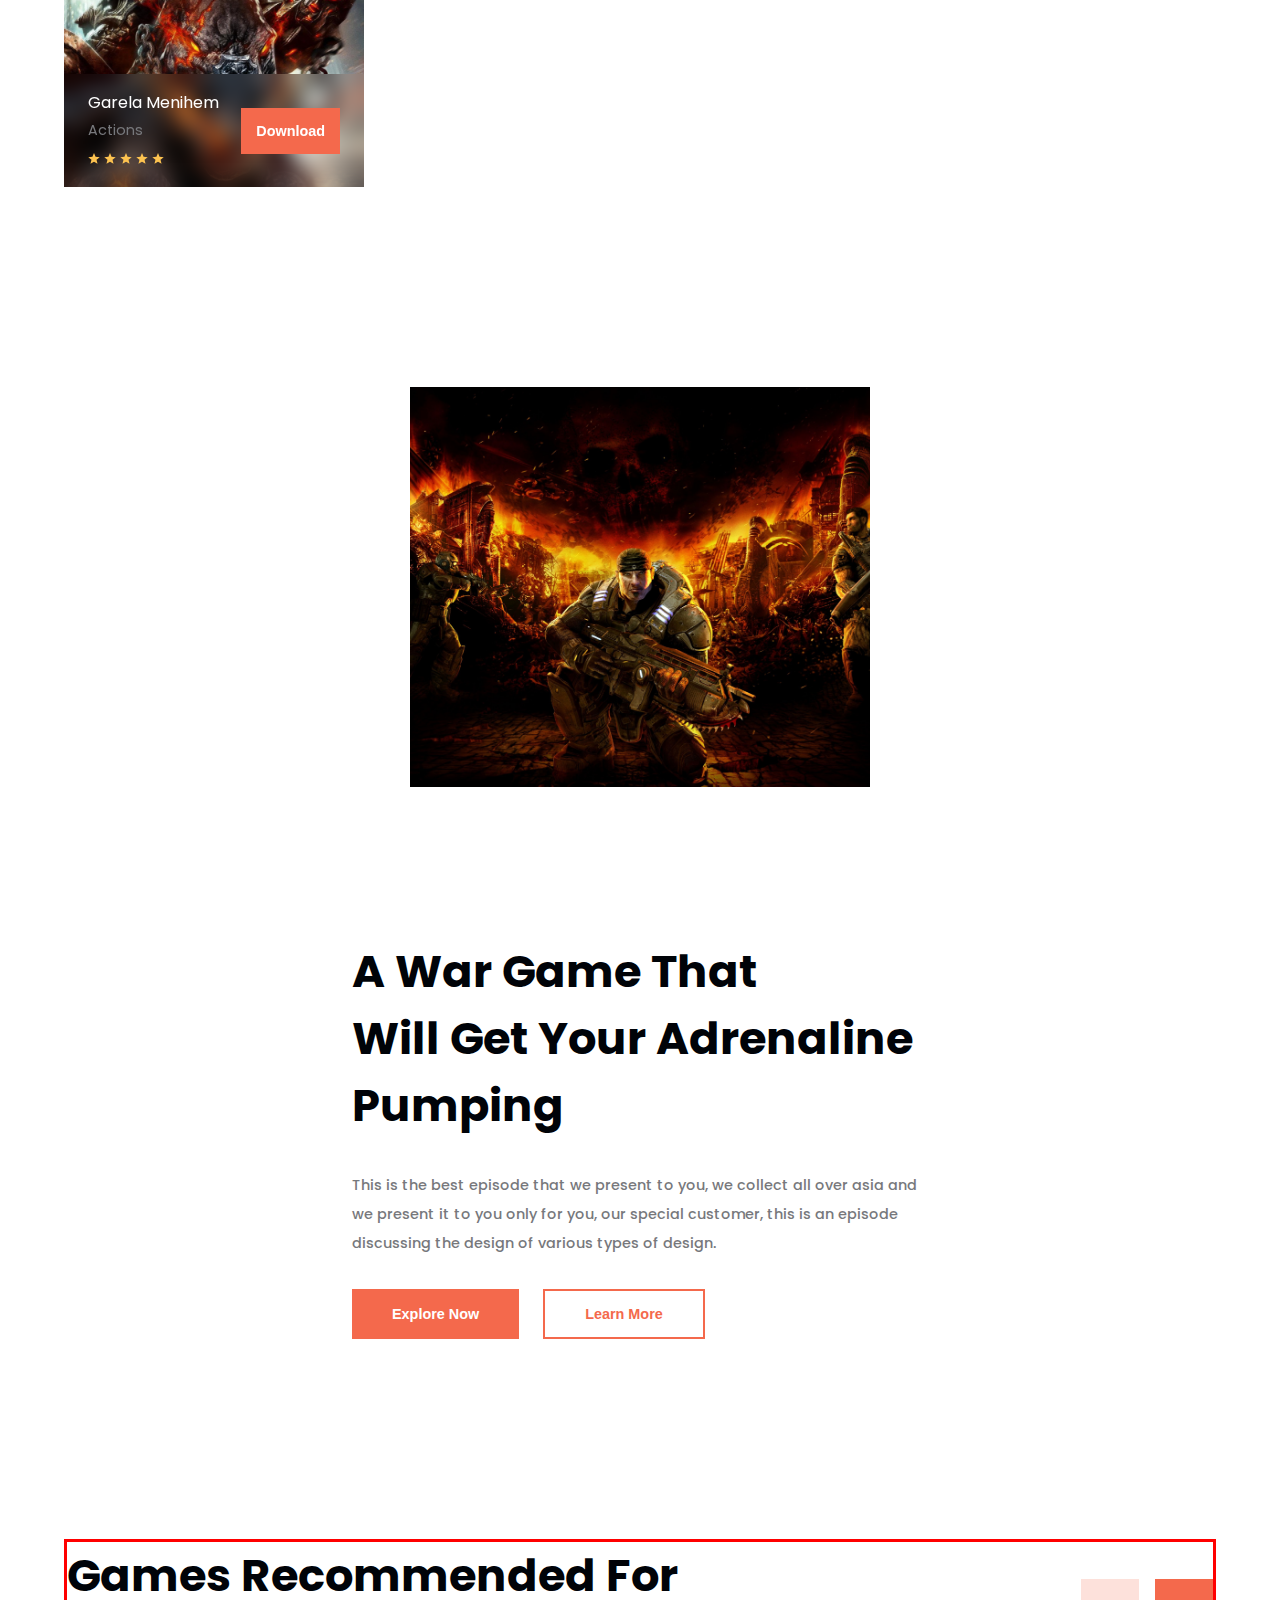
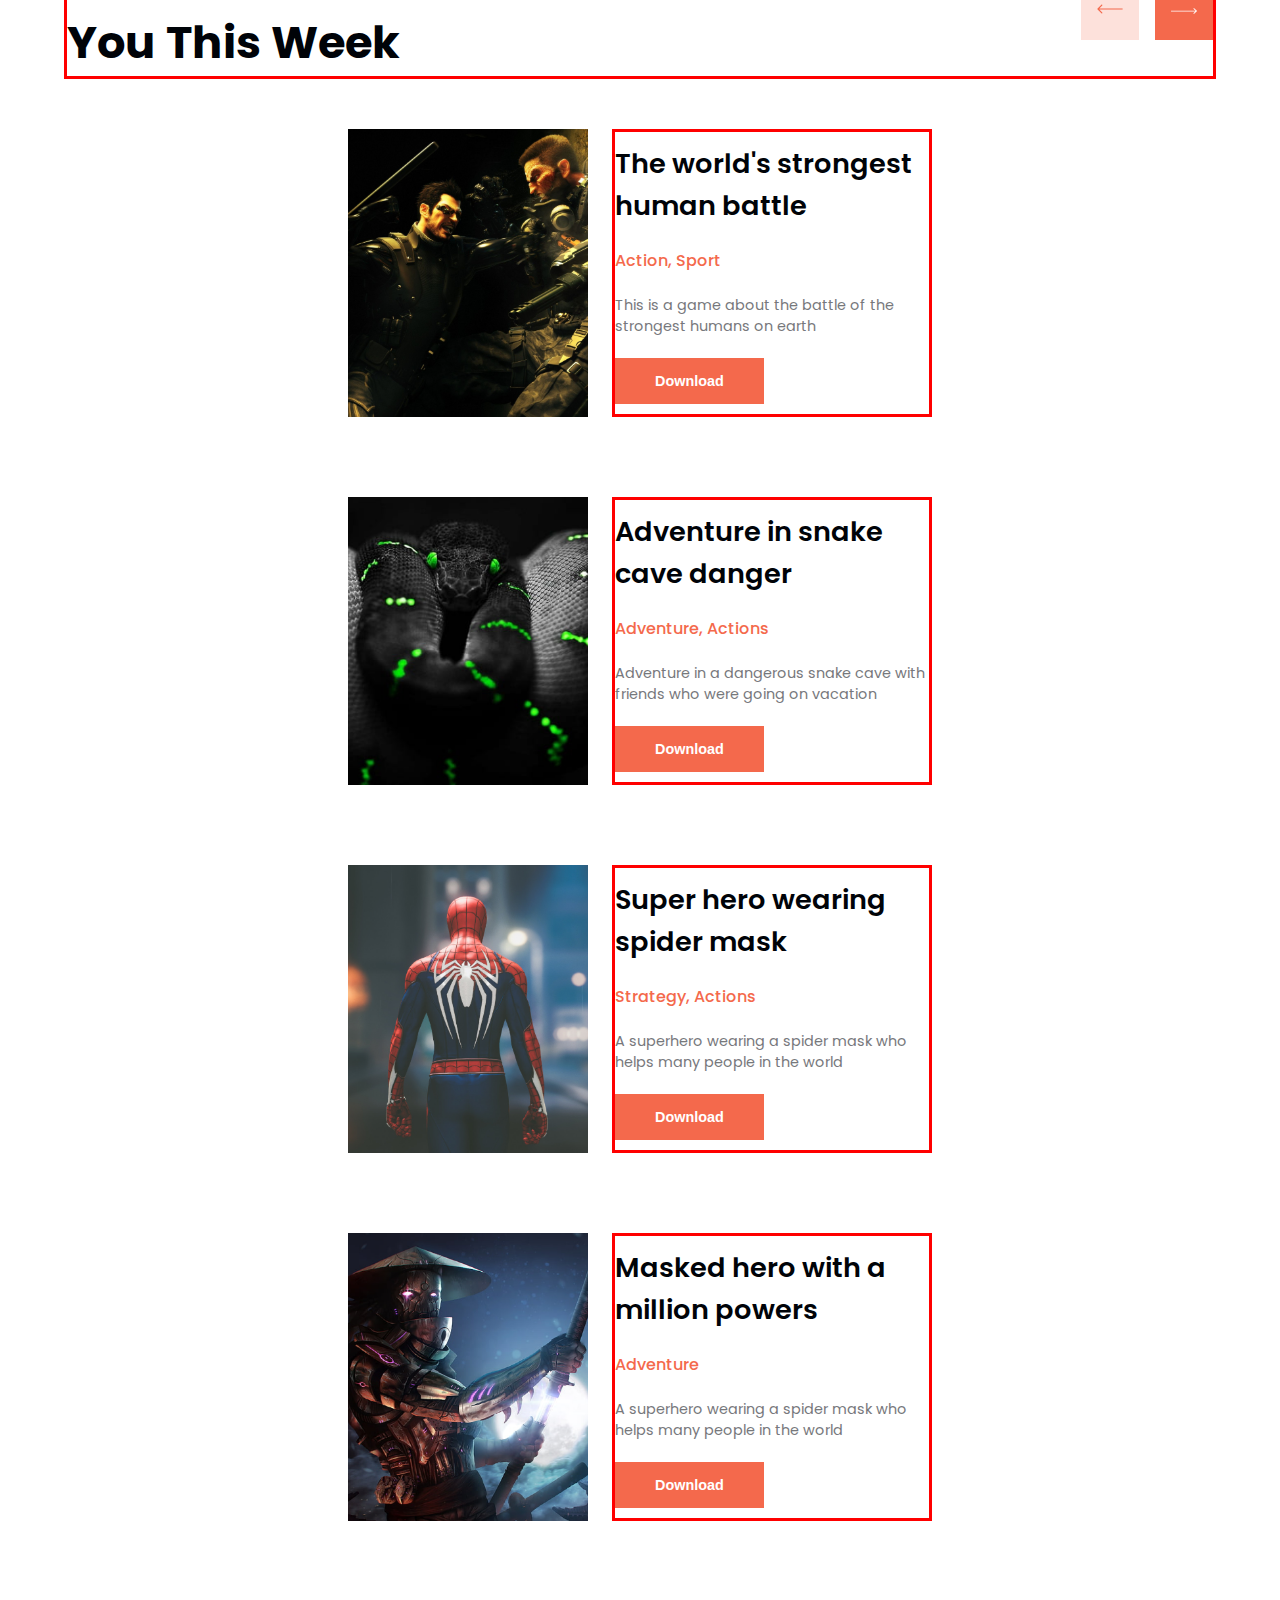
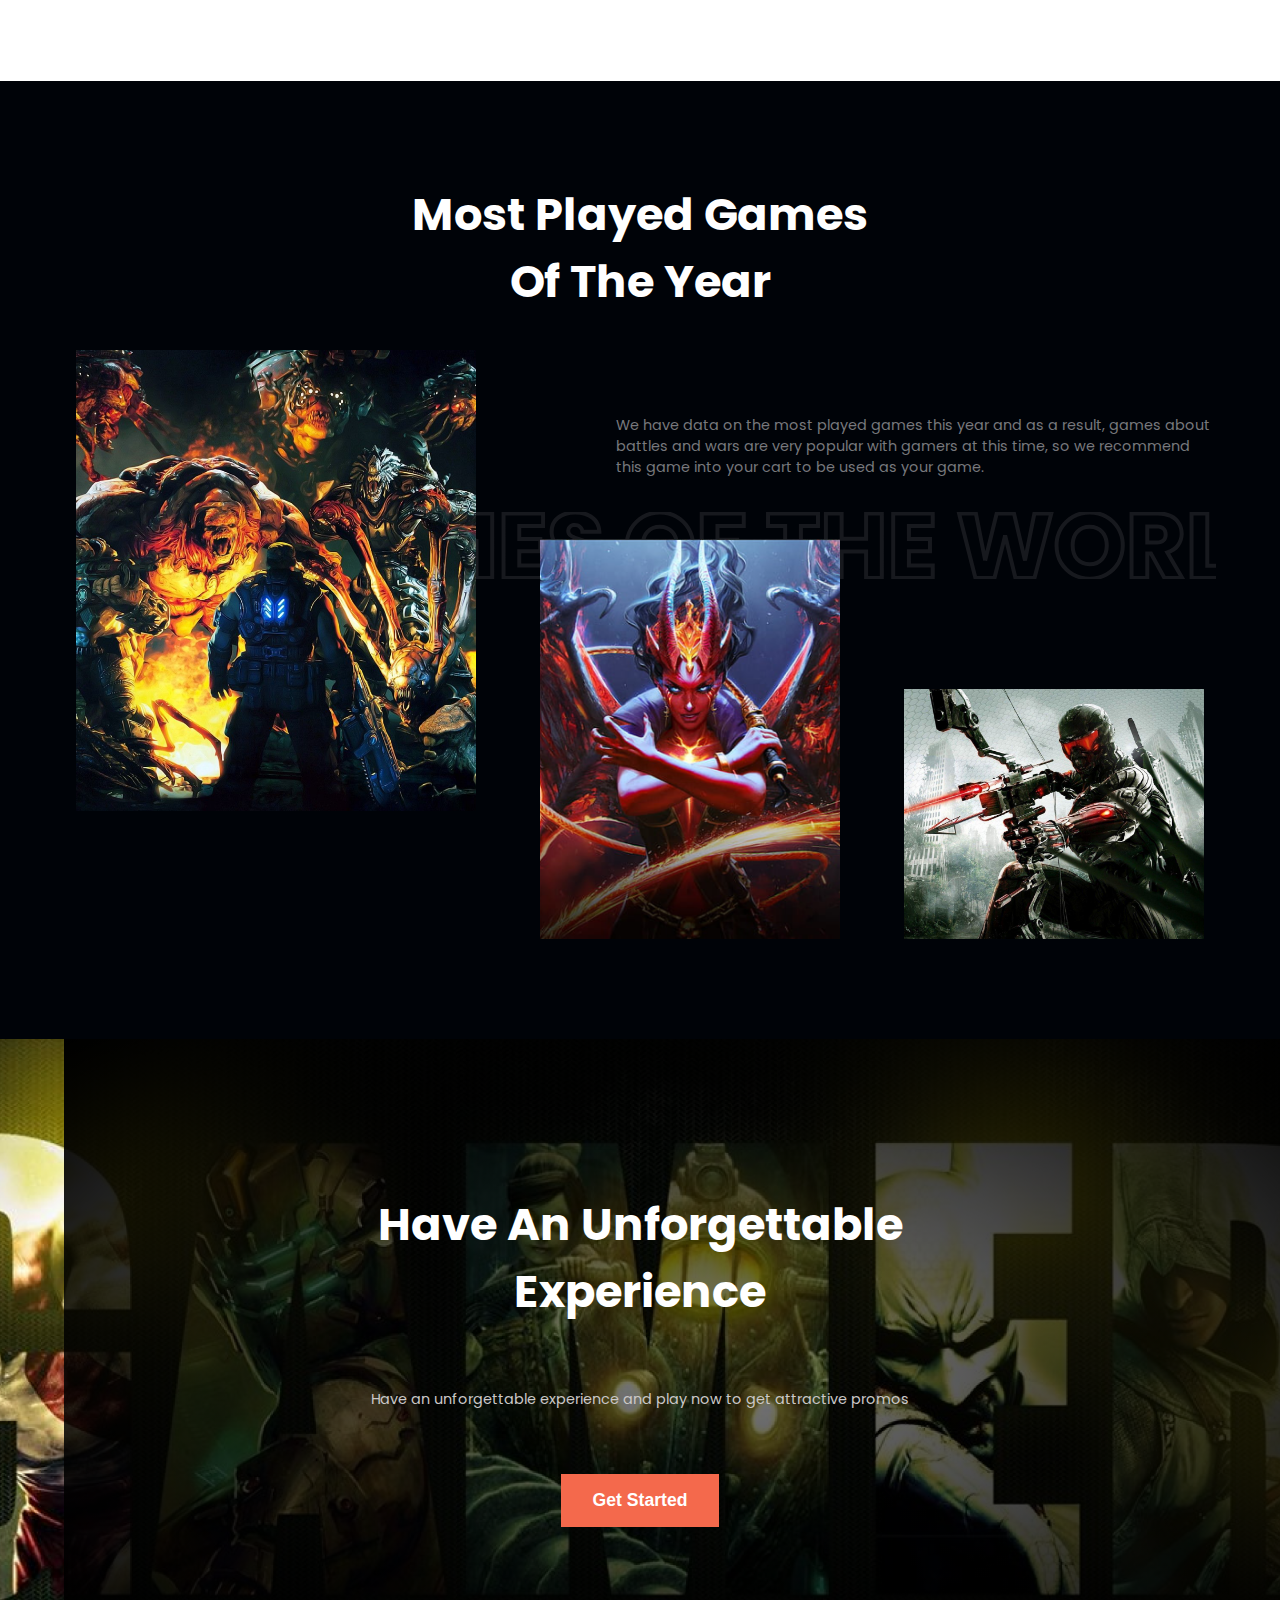
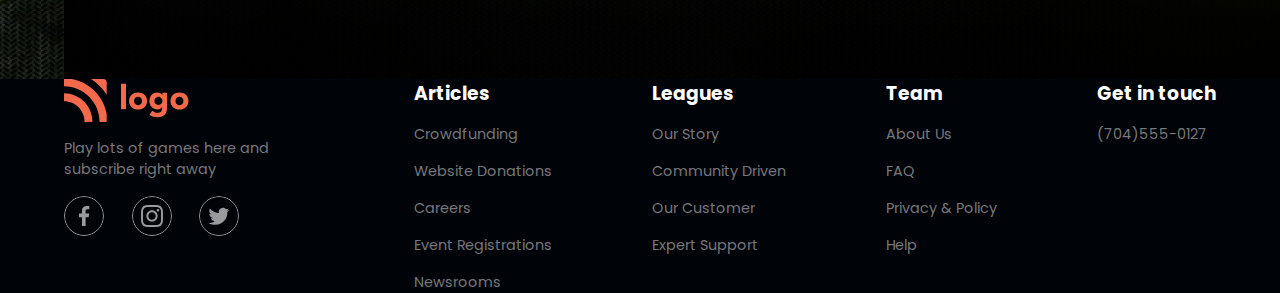
==== commit 0dfe327a: "refact: css refactoring" ====
--- a/HTML-CSS Projects/iNeuron-Project3-Gaming-Landing-Page/index.html
+++ b/HTML-CSS Projects/iNeuron-Project3-Gaming-Landing-Page/index.html
@@ -21,10 +21,10 @@
         </div>
         <nav>
           <ul>
-            <li>Home</li>
-            <li>Categories</li>
-            <li>How it work</li>
-            <li>Pricing</li>
+            <li class="highlight">Home</li>
+            <li class="highlight">Categories</li>
+            <li class="highlight">How it work</li>
+            <li class="highlight">Pricing</li>
           </ul>
         </nav>
         <div class="nav-buttons">
@@ -77,7 +77,7 @@
               </div>
             </div>
 
-            <button class="download-button">Download</button>
+            <button class="download-button primary">Download</button>
           </div>
         </div>
         <div class="game-card card2">
@@ -94,7 +94,7 @@
               </div>
             </div>
 
-            <button class="download-button">Download</button>
+            <button class="download-button primary">Download</button>
           </div>
         </div>
         <div class="game-card card3">
@@ -111,7 +111,7 @@
               </div>
             </div>
 
-            <button class="download-button">Download</button>
+            <button class="download-button primary">Download</button>
           </div>
         </div>
         <div class="game-card card4">
@@ -128,7 +128,7 @@
               </div>
             </div>
 
-            <button class="download-button">Download</button>
+            <button class="download-button primary">Download</button>
           </div>
         </div>
       </div>
@@ -145,7 +145,7 @@
           is an episode discussing the design of various types of design.
         </p>
         <div class="explore-buttons">
-          <button class="explore-now">Explore Now</button>
+          <button class="primary">Explore Now</button>
           <button class="learn-more">Learn More</button>
         </div>
       </div>
@@ -157,7 +157,7 @@
           <button class="">
             <img src="./Assets/Icons/leftArrow.svg" alt="" class="left-arrow" />
           </button>
-          <button>
+          <button class="primary">
             <img
               src="./Assets/Icons/rightArrow.svg"
               alt=""
@@ -175,7 +175,7 @@
             <p class="recom-card-description">
               This is a game about the battle of the strongest humans on earth
             </p>
-            <button>Download</button>
+            <button class="primary">Download</button>
           </div>
         </div>
         <div class="recommended-card">
@@ -187,7 +187,7 @@
               Adventure in a dangerous snake cave with friends who were going on
               vacation
             </p>
-            <button>Download</button>
+            <button class="primary">Download</button>
           </div>
         </div>
         <div class="recommended-card">
@@ -199,7 +199,7 @@
               A superhero wearing a spider mask who helps many people in the
               world
             </p>
-            <button>Download</button>
+            <button class="primary">Download</button>
           </div>
         </div>
         <div class="recommended-card">
@@ -211,12 +211,12 @@
               A superhero wearing a spider mask who helps many people in the
               world
             </p>
-            <button>Download</button>
-          </div>
-        </div>
-      </div>
-    </section>
-    <section class="most-played-section">
+            <button class="primary">Download</button>
+          </div>
+        </div>
+      </div>
+    </section>
+    <section class="most-played-section bg-dark">
       <h2>Most Played Games<br />Of The Year</h2>
       <div class="most-played-para">
         <p>
@@ -241,10 +241,10 @@
       <p>
         Have an unforgettable experience and play now to get attractive promos
       </p>
-      <button>Get Started</button>
+      <button class="primary">Get Started</button>
       <div class="vignette"></div>
     </section>
-    <footer>
+    <footer class="bg-dark">
       <div class="footer-container">
         <div class="footer-logo-container">
           <img src="./Assets/Icons/Logo.svg" alt="" />
--- a/HTML-CSS Projects/iNeuron-Project3-Gaming-Landing-Page/styles.css
+++ b/HTML-CSS Projects/iNeuron-Project3-Gaming-Landing-Page/styles.css
@@ -6,28 +6,51 @@
   margin: 0;
   box-sizing: border-box;
 }
+/* ------------Variables------------ */
+:root {
+  --primary-orange: #f4694c;
+  --dark-gray: #000308;
+  --light-gray: #77787c;
+  --light-red: #fde1db;
+  --width: 100px;
+}
+
 body {
   font-family: "Poppins", sans-serif;
   overflow-x: hidden;
   position: relative;
   width: 100vw;
   overflow-x: hidden;
+  background-color: #fff;
+  color: var(--dark-gray);
 }
 section {
   max-width: 1440px;
   margin: 0 auto;
 }
-
-/* ------------Variables------------ */
-:root {
-  --primary-orange: #f4694c;
-  --dark-gray: #000308;
-  --light-gray: #77787c;
-  --light-red: #fde1db;
+.bg-dark {
+  background-color: var(--dark-gray);
+  color: #fff;
+}
+p {
+  font-size: 0.9rem;
+  color: var(--light-gray);
 }
 .bgless {
   background-color: transparent;
 }
+button.primary {
+  background-color: var(--primary-orange);
+}
+.highlight {
+  width: calc(var(--width) + 10px);
+}
+.navbar li:hover,
+.footer-container > div p:hover {
+  color: #fff;
+  cursor: pointer;
+}
+
 /* NAVIGATION BAR */
 main {
   max-width: 100vw;
@@ -58,10 +81,11 @@
 ul {
   display: flex;
   flex-wrap: wrap;
+  gap: 2rem;
 }
 ul > li {
   display: inline-block;
-  margin-right: 50px;
+  /* margin-right: 50px; */
 }
 button {
   padding: 15px 40px;
@@ -73,10 +97,6 @@
   color: #fff;
 }
 
-button.primary {
-  background-color: var(--primary-orange);
-}
-
 /*HERO SECTION*/
 
 .hero-section {
@@ -110,9 +130,7 @@
 }
 
 .description-text {
-  font-size: 1.2rem;
   line-height: 2;
-  color: var(--light-gray);
   font-weight: 500;
 }
 
@@ -141,9 +159,11 @@
 }
 .hero-right-text {
   display: flex;
+
   /* margin-top: 200px; */
 }
 .hero-right-text p {
+  color: #fff;
   display: inline-block;
   font-size: 1.5rem;
   margin: 0 30px 0 15px;
@@ -228,12 +248,11 @@
   font-size: 1rem;
 }
 .genre {
-  color: var(--light-gray);
   font-size: 0.9rem;
 }
 .download-button {
   padding: 15px 15px;
-  background-color: var(--primary-orange);
+
   transition: all 0.1s;
 }
 .download-button:hover {
@@ -278,9 +297,6 @@
   display: flex;
   gap: 1.5rem;
 }
-button.explore-now {
-  background-color: var(--primary-orange);
-}
 
 button.learn-more {
   background-color: transparent;
@@ -309,7 +325,6 @@
 }
 .recommended-buttons button {
   padding: 1.4rem 1rem;
-  background-color: var(--primary-orange);
 }
 .recommended-buttons button:nth-child(1) {
   background-color: var(--light-red);
@@ -374,14 +389,12 @@
 }
 .right button {
   max-width: min-content;
-  background-color: var(--primary-orange);
 }
 
 /* ------------MOST PLAYED SECTION------------ */
 .most-played-section {
   max-width: 100vw;
-  background-color: var(--dark-gray);
-  color: #fff;
+
   text-align: center;
   display: flex;
   flex-direction: column;
@@ -469,39 +482,63 @@
   font-size: 0.9rem;
 }
 .get-started-section > button {
-  background-color: var(--primary-orange);
   padding: 1rem 2rem;
   font-size: 1.1rem;
 }
 
 /*FOOTER CONTAINER*/
 
-footer {
-  background-color: var(--dark-gray);
-  color: #fff;
-}
 .footer-container {
   max-width: 1440px;
   margin: 0 auto;
   display: flex;
+  justify-content: space-between;
+}
+.footer-container > div {
+  display: flex;
+  flex-direction: column;
+  gap: 1rem;
 }
 .footer-logo-container {
   max-width: 250px;
   flex-direction: column;
 }
-.footer-logo-container img {
-  margin: auto;
+.footer-logo-container > img {
+  max-width: 50%;
 }
 .social-media-icons {
   display: flex;
   width: 70%;
-  justify-content: space-between;
-}
+
+  justify-content: space-between;
+}
+.social-media-icons > img {
+  border-radius: 999px;
+}
+.social-media-icons > img:hover {
+  cursor: pointer;
+  box-shadow: rgba(255, 255, 255, 0.3) 0px 0px 15px;
+  animation: socialMedia 0.5s;
+}
+
+@keyframes socialMedia {
+  0% {
+    transform: rotate(0deg) scale(1);
+  }
+  50% {
+    transform: rotate(45deg) scale(1.2);
+  }
+  100% {
+    transform: rotate(0deg) scale(1);
+  }
+}
+
 /* ------------MEDIA QUERIES------------ */
 
 @media screen and (max-width: 1600px) {
   .navbar,
-  section {
+  section,
+  footer {
     padding-left: 5%;
     padding-right: 5%;
   }
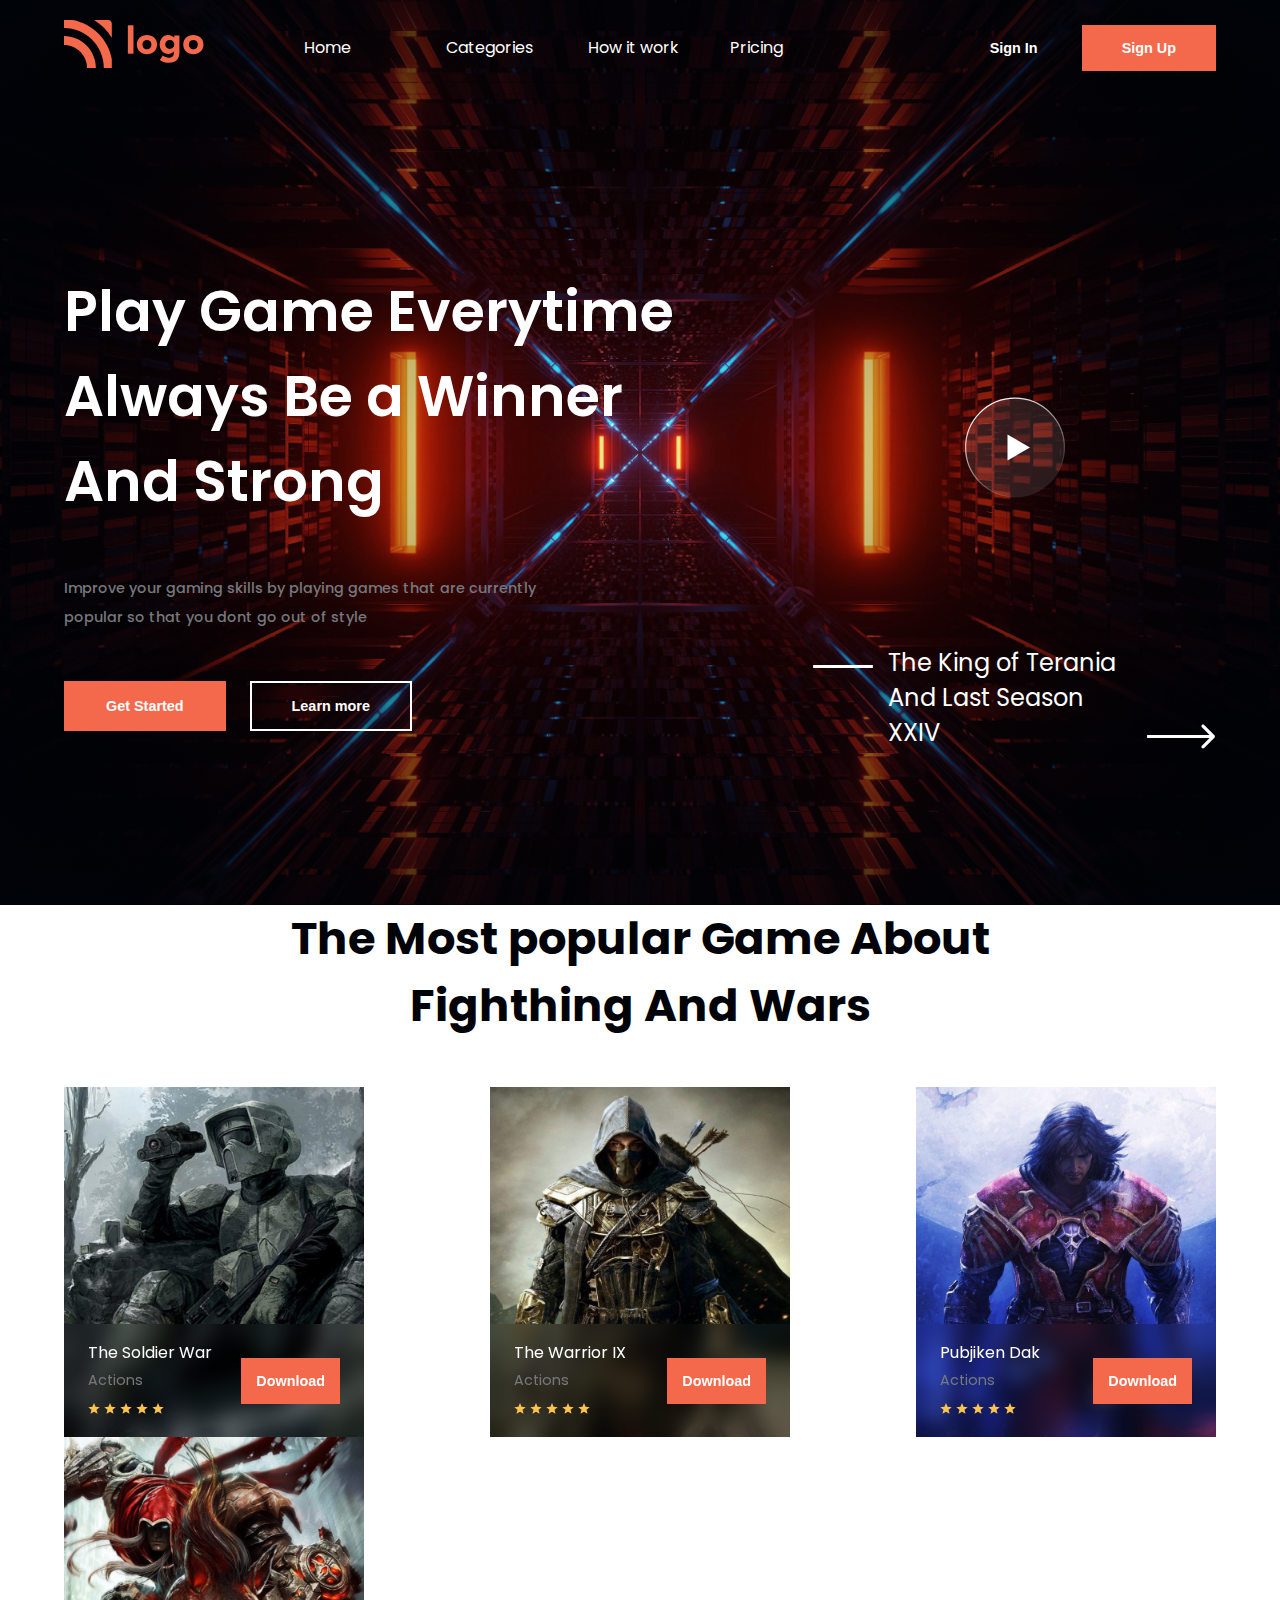
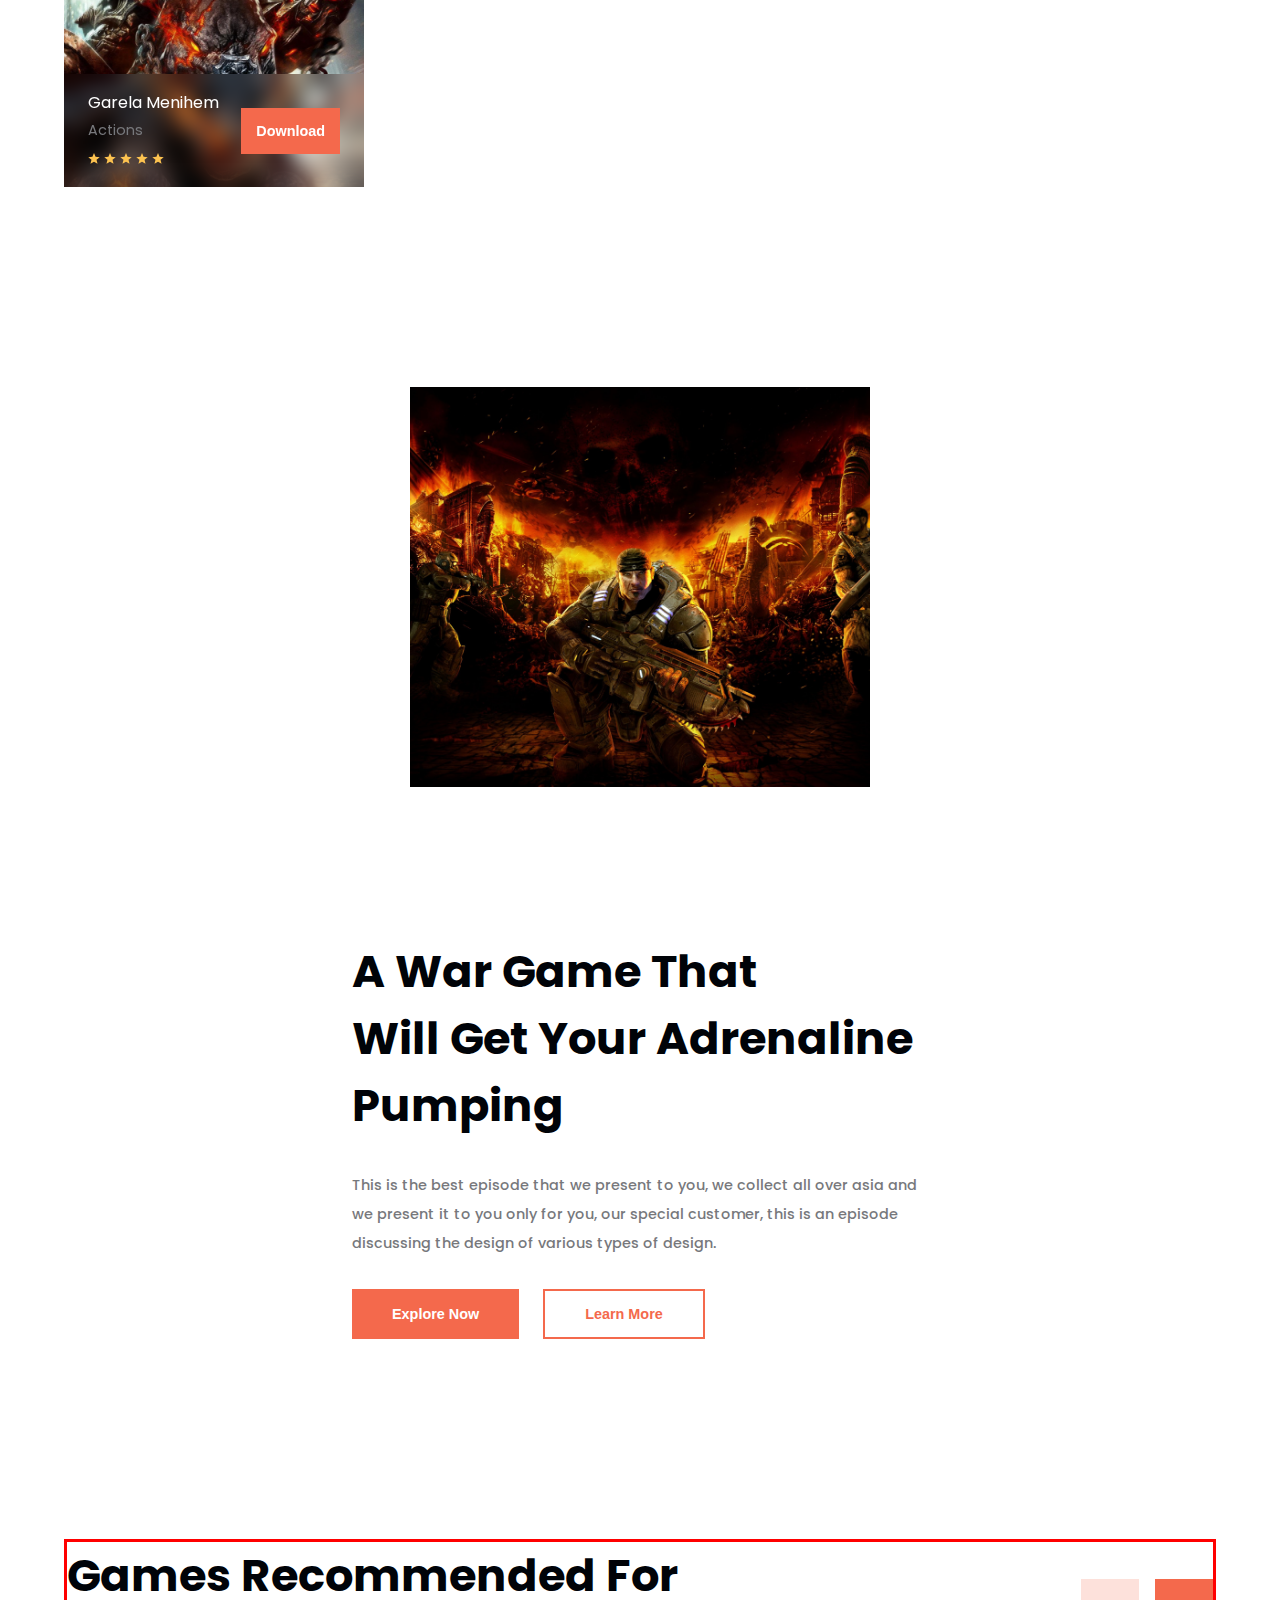
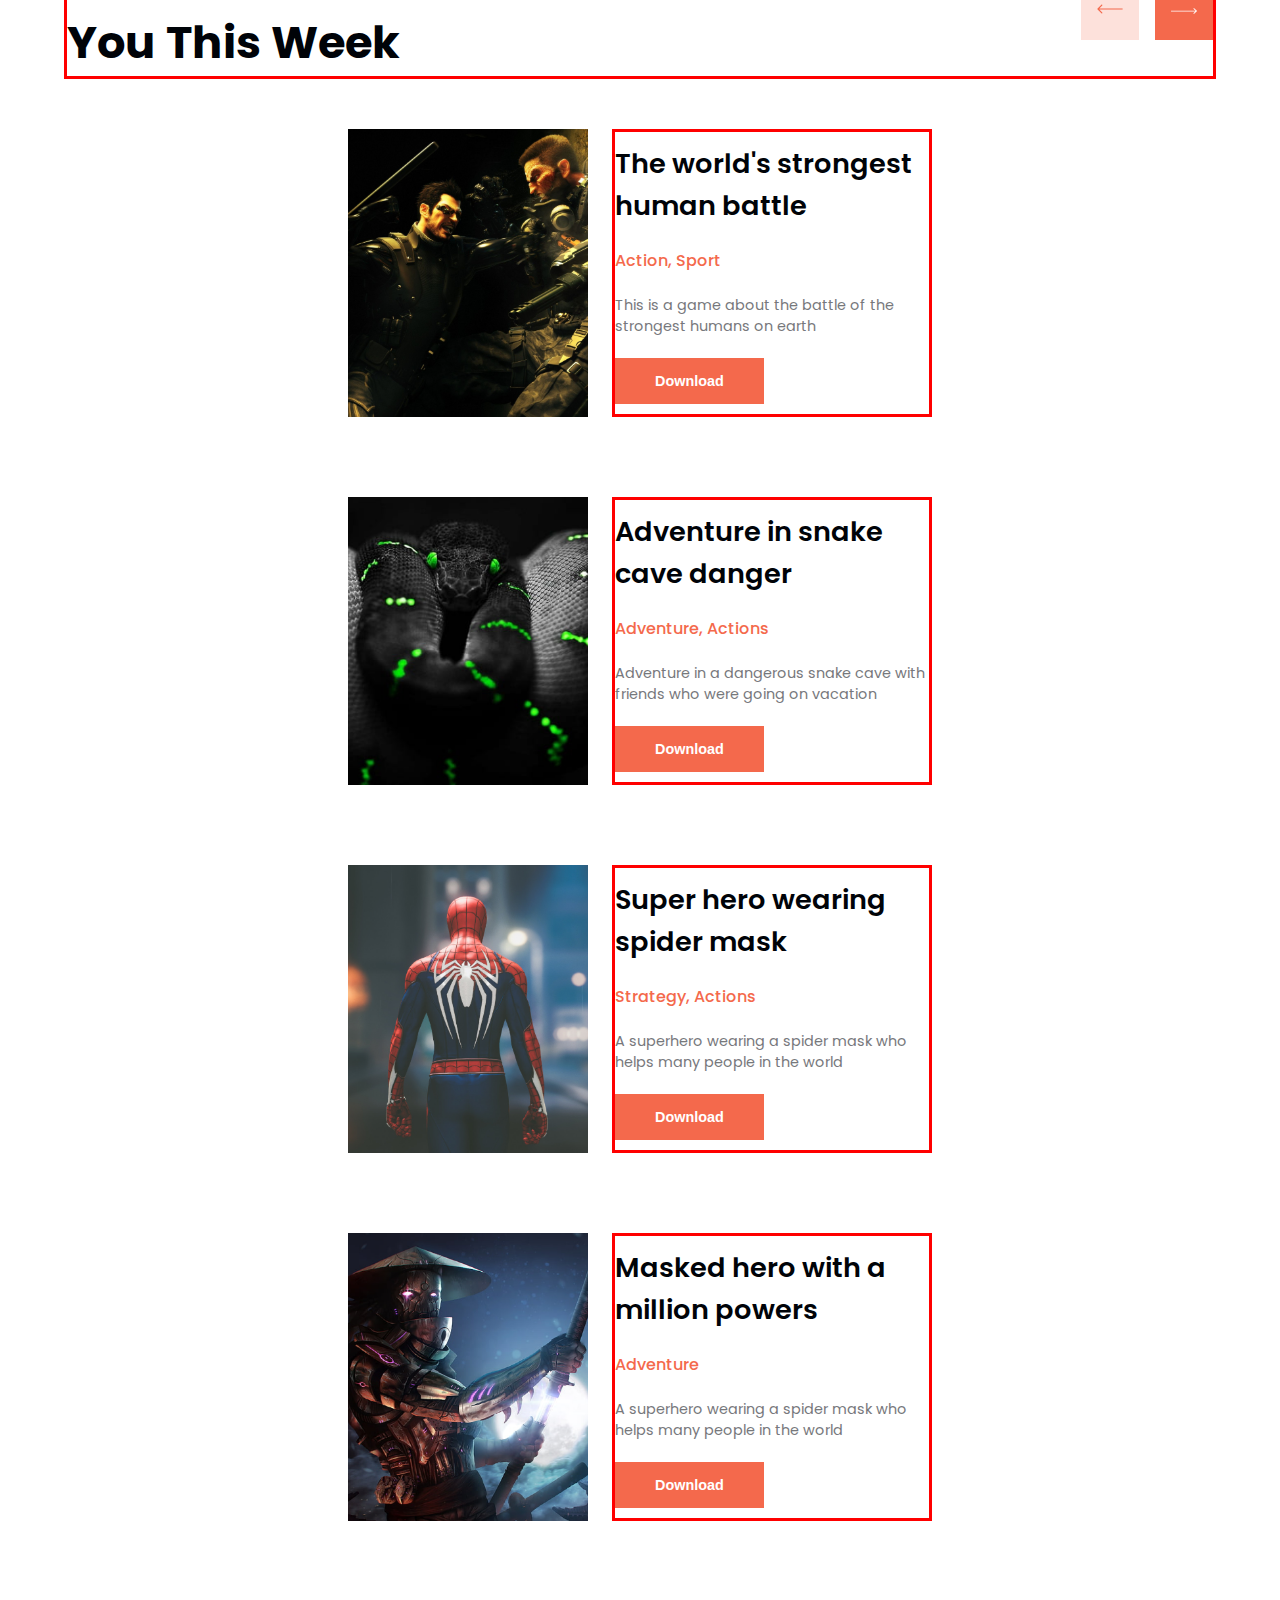
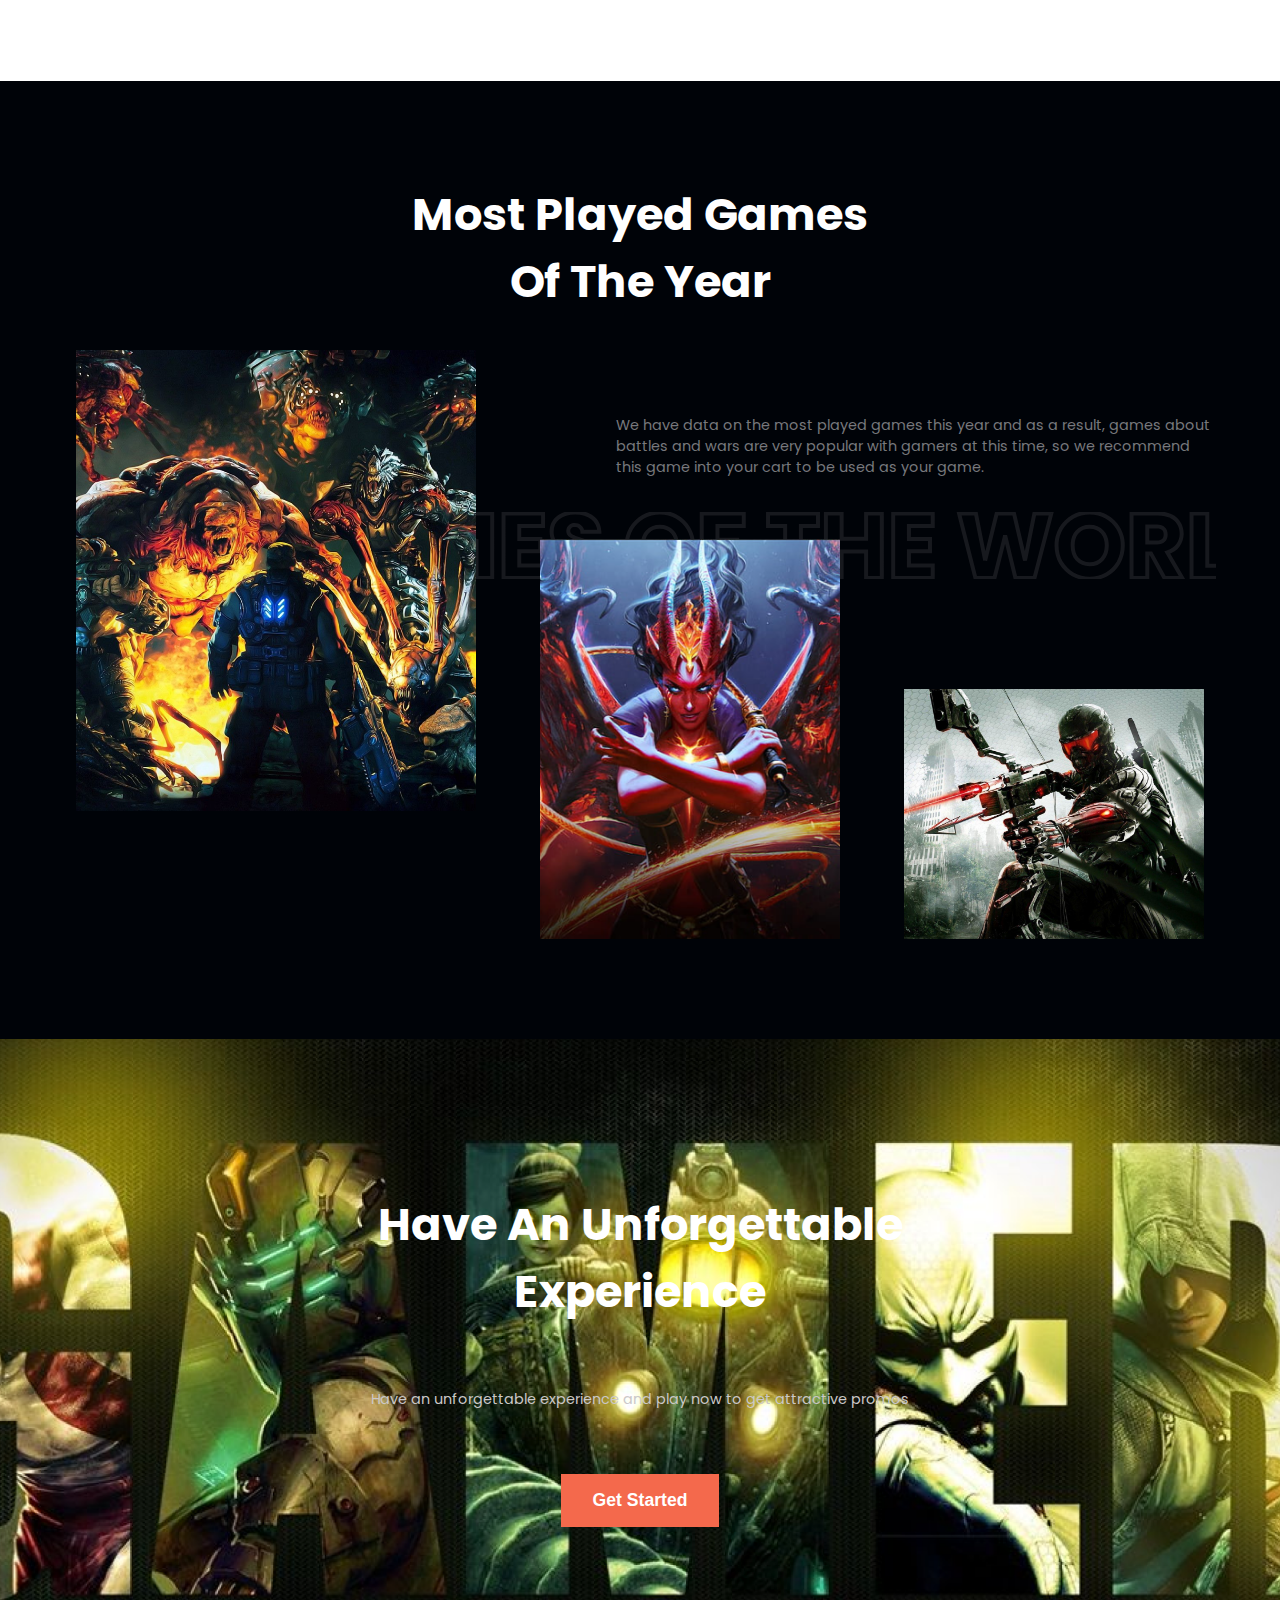
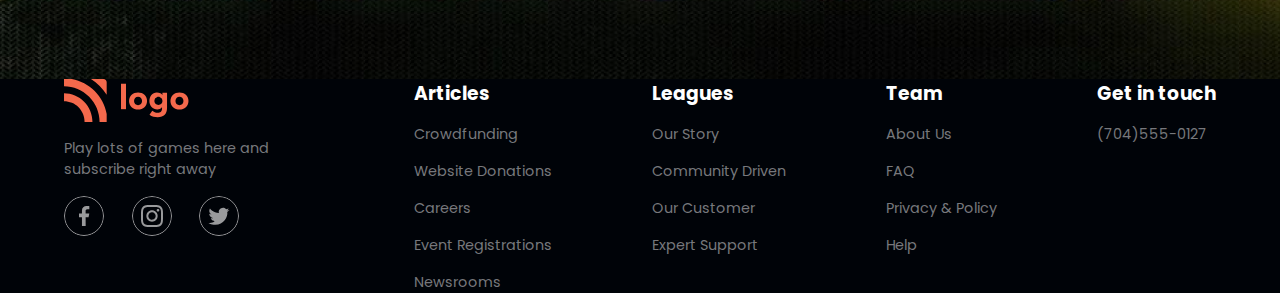
==== commit 2164b615: "fix: vignette removed, have to work later on it" ====
--- a/HTML-CSS Projects/iNeuron-Project3-Gaming-Landing-Page/index.html
+++ b/HTML-CSS Projects/iNeuron-Project3-Gaming-Landing-Page/index.html
@@ -242,7 +242,7 @@
         Have an unforgettable experience and play now to get attractive promos
       </p>
       <button class="primary">Get Started</button>
-      <div class="vignette"></div>
+      <!-- <div class="vignette"></div> -->
     </section>
     <footer class="bg-dark">
       <div class="footer-container">
